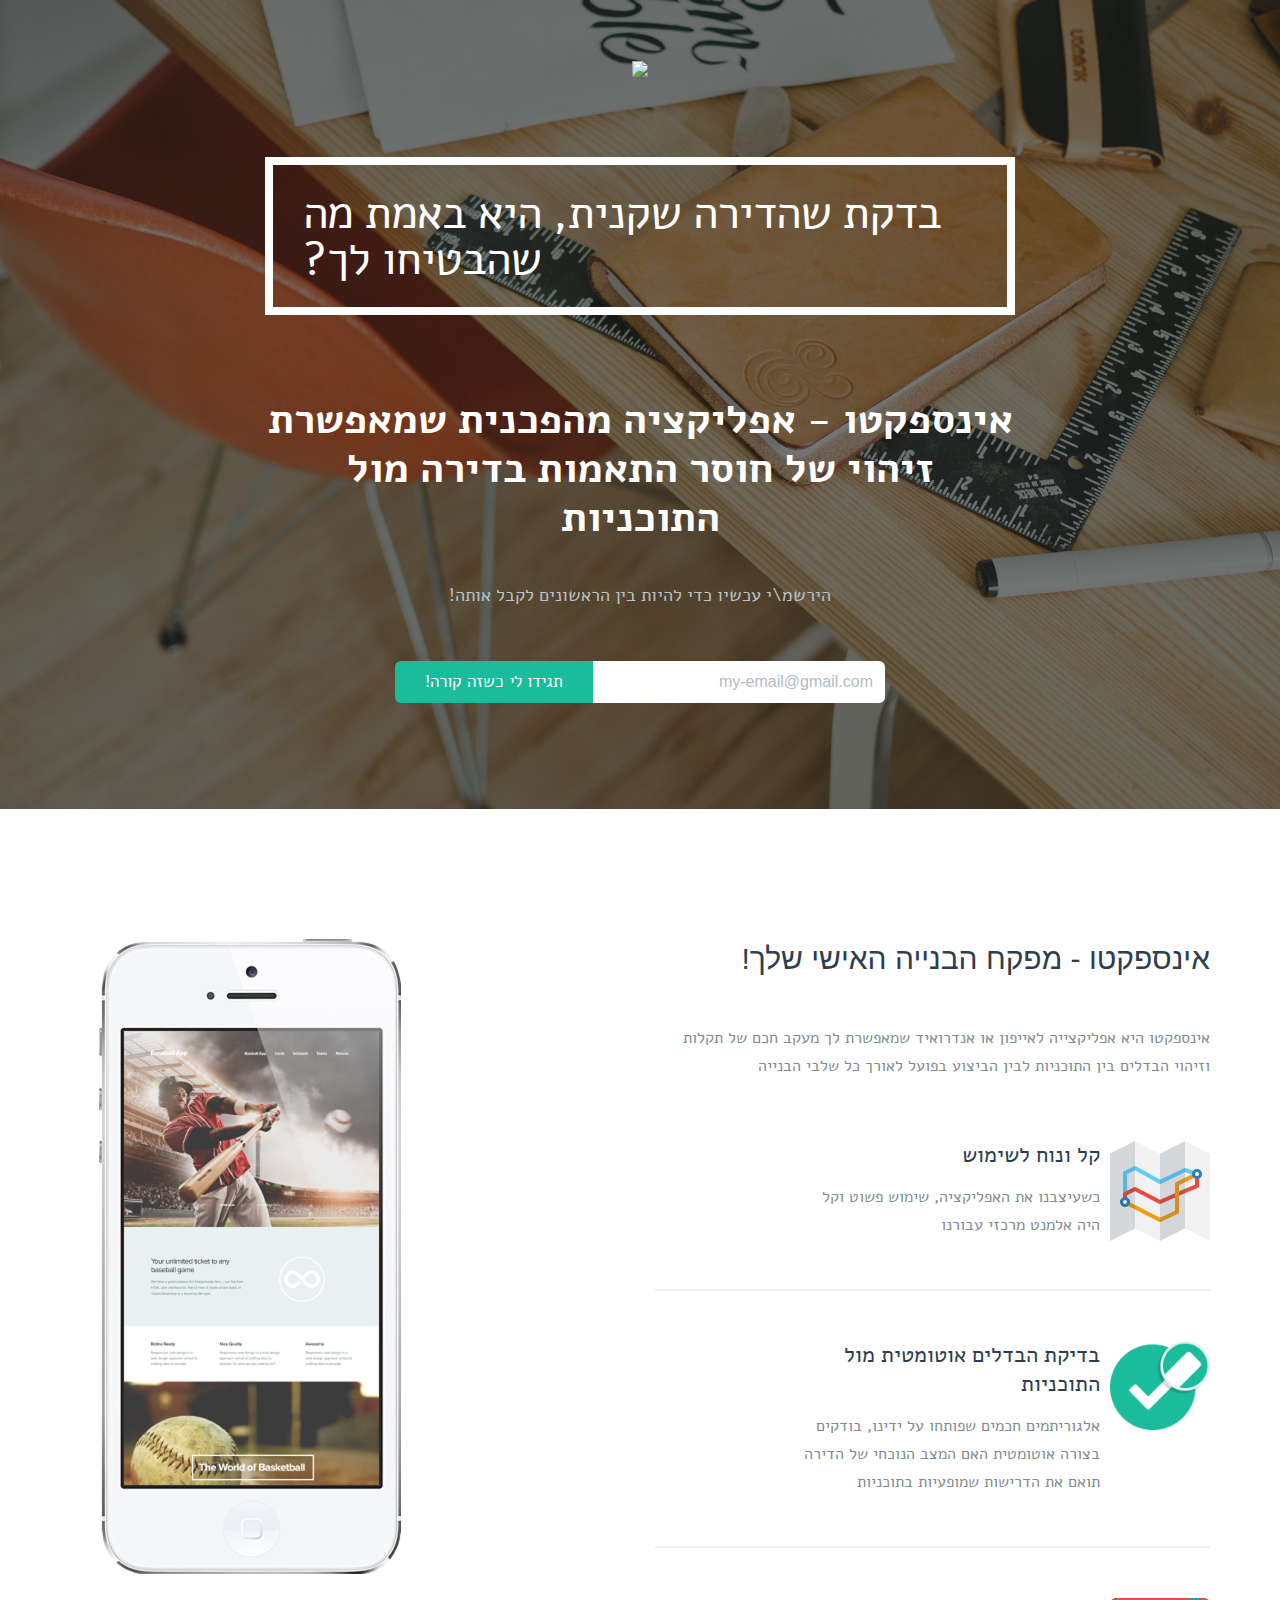
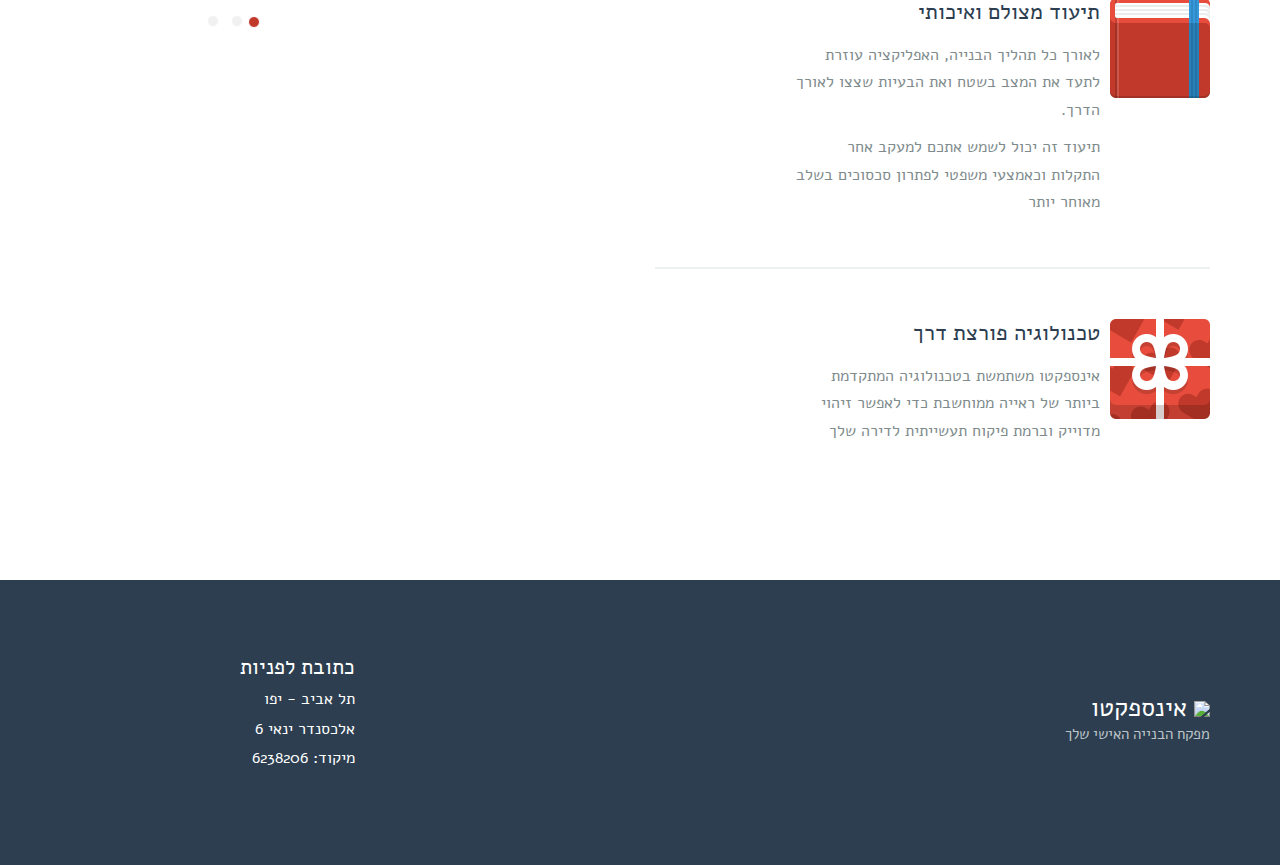
==== index.html @ 317b925d "before merge" ====
<!DOCTYPE html>
<html lang="en">
    
    <head>
        <meta charset="utf-8">
            <meta name="apple-mobile-web-app-capable" content="yes" />
            <meta name="viewport" content="width=device-width, initial-scale=1.0, maximum-scale=1.0, user-scalable=no" />
            <meta name="apple-mobile-web-app-status-bar-style" content="black" />
            <meta name="viewport" content="width=device-width, initial-scale=1.0">
                <meta name="viewport" content="width=device-width, initial-scale=1.0, maximum-scale=1.0, user-scalable=no" />
                <meta name="apple-mobile-web-app-status-bar-style" content="black" />
                <link rel="shortcut icon" href="startup/flat-ui/images/favicon.ico">
                    
                    <link rel="stylesheet" href="startup/flat-ui/bootstrap/css/bootstrap.css">
                        <link rel="stylesheet" href="startup/flat-ui/css/flat-ui.css">
                            
                            <!-- Using only with Flat-UI (free)-->
                            <link rel="stylesheet" href="startup/common-files/css/icon-font.css">
                                <!-- end -->
                                
                                <link rel="stylesheet" href="startup/common-files/css/animations.css">
                                    <link rel="stylesheet" href="static/css/style.css">
                                        <link rel="stylesheet" href="assets/css/custom.css">
                                            
                                            <title></title>
    </head>
    
    <body dir="rtl">
        <div class="page-wrapper">
            <section class="header-14-sub">
                <div class="background">&nbsp;</div>
                <div class="container">
                    <div class="row">
                        <div class="col-sm-8 col-sm-offset-2">
                            <div class="header-14">
                                <a href="#">
                                    <img src="images/Icon-72@2x.png" height="auto" width="72px" />
                                </a>
                                <!-- <div>אינספקטו</div> -->
                            </div>
                            <div class="hero-unit">
                                <!-- TODO: Remove white border, change font, make bigger-->
                                <h1>בדקת שהדירה שקנית, היא באמת מה שהבטיחו לך?</h1>
                            </div>
                            <h2>אינספקטו - אפליקציה מהפכנית שמאפשרת זיהוי של חוסר התאמות בדירה מול התוכניות</h2>
                            <br></br>
                            <p>הירשמ\י עכשיו כדי להיות בין הראשונים לקבל אותה!</p>
                            <div class="row">
                                <div class="subscribe-form col-sm-8 col-sm-offset-2">
                                    <form>
                                        <div class="input-group">
                                            <input type="text" class="form-control" id="myForm" name: "email" placeholder="my-email@gmail.com">
                                                <span class="input-group-btn">
                                                    <!-- TODO: Remove the space between the textbox to the text above-->
                                                    <button class="btn btn-primary" type="submit" data-toggle="collapse" data-target="#collapseExample" aria-expanded="false" aria-controls="collapseExample">תגידו לי כשזה קורה!</button>
                                                </span>
                                                </div>
                                    </form>
                                </div>
                            </div>
                            
                            <div class="row">
                                <div class="subscribe-form col-sm-8 col-sm-offset-2">
                                    <span id="message"></span>
                                </div>
                            </div>
                        </div>
                    </div>
                </div>
            </section>
            
            <section class="content-10">
                <div class="container">
                    <div class="row">
                        <div class="col-sm-4 col-sm-offset-2 text-center app-demo">
                            <div id="c-10_myCarousel" class="carousel slide">
                                <div class="carousel-inner">
                                    <div class="item active">
                                        <img src="startup/common-files/img/content/iphone@2x.png" width="302" height="635" alt="">
                                            </div>
                                    <div class="item">
                                        <img src="startup/common-files/img/content/iphone@2x.png" width="302" height="635" alt="">
                                            </div>
                                    <div class="item">
                                        <img src="startup/common-files/img/content/iphone@2x.png" width="302" height="635" alt="">
                                            </div>
                                </div>
                                <ol class="carousel-indicators">
                                    <li data-target="#c-10_myCarousel" data-slide-to="0" class="active"></li>
                                    <li data-target="#c-10_myCarousel" data-slide-to="1"></li>
                                    <li data-target="#c-10_myCarousel" data-slide-to="2"></li>
                                </ol>
                            </div>
                            <!-- TODO: Add AppSore and Play Store "soon" icons-->
                        </div>
                        <div class="col-sm-6">
                            <h3>אינספקטו - מפקח הבנייה האישי שלך!</h3>
                            
                            <p>אינספקטו היא אפליקצייה לאייפון או אנדרואיד שמאפשרת לך מעקב חכם של תקלות וזיהוי הבדלים בין התוכניות לבין הביצוע בפועל לאורך כל שלבי הבנייה</p>
                            
                            <div class="features">
                                <div class="box">
                                    <img src="startup/common-files/icons/map@2x.png" width="100" height="100" alt="">
                                        <h6>קל ונוח לשימוש</h6>
                                        <p>כשעיצבנו את האפליקציה, שימוש פשוט וקל היה אלמנט מרכזי עבורנו</p>
                                        <p></p>
                                        </div>
                                <div class="box">
                                    
                                    <h6>בדיקת הבדלים אוטומטית מול התוכניות</h6>
                                    <p>אלגוריתמים חכמים שפותחו על ידינו, בודקים בצורה אוטומטית האם המצב הנוכחי של הדירה תואם את הדרישות שמופעיות בתוכניות</p>
                                    <img src="startup/common-files/icons/ready@2x.png" width="100" height="100" alt="">
                                        </div>
                                
                                <div class="box">
                                    <img src="startup/common-files/icons/book@2x.png" width="100" height="100" alt="">
                                        <h6>תיעוד מצולם ואיכותי</h6>
                                        <p>לאורך כל תהליך הבנייה, האפליקציה עוזרת לתעד את המצב בשטח ואת הבעיות שצצו לאורך הדרך.</p>
                                        <p>תיעוד זה יכול לשמש אתכם למעקב אחר התקלות וכאמצעי משפטי  לפתרון סכסוכים בשלב מאוחר יותר</p>
                                        </div>
                                
                                <!-- TODO: Change icon for a computer vision icon-->
                                <div class="box">
                                    <img src="startup/common-files/icons/Gift-Box@2x.png" width="100" height="100" alt="">
                                        <h6>טכנולוגיה פורצת דרך</h6>
                                        <p>אינספקטו משתמשת בטכנולוגיה המתקדמת ביותר של ראייה ממוחשבת כדי לאפשר זיהוי מדוייק וברמת פיקוח תעשייתית לדירה שלך</p>
                                        </div>
                                
                            </div>
                        </div>
                    </div>
                </div>
            </section>
            <!-- TODO: Decrease footer size as we don't have that much content-->
            <footer class="footer-3">
                <div class="container">
                    <div class="row v-center">
                        <div class="col-sm-4">
                            
                            <a class="brand" href="#">
                                <img src="images/Icon-72@2x.png" height="auto" width="72px" /> אינספקטו</a>
                            <p>מפקח הבנייה האישי שלך</p>
                        </div>
                        <div class="col-sm-5">
                        </div>
                        <div class="col-sm-3">
                            <h5>כתובת לפניות</h5>
                            <div class="address">
                                <h6>תל אביב - יפו</h6>
                                <h6>אלכסנדר ינאי 6</h6>
                                <h6>מיקוד: 6238206</h6>
                                <br>
                            </div>
                        </div>
                    </div>
                </div>
            </footer>
            <!-- Placed at the end of the document so the pages load faster -->
            <script src="startup/common-files/js/jquery-1.10.2.min.js"></script>
            <script src="startup/common-files/js/jquery.bxslider.min.js"></script>
            <script src="startup/common-files/js/jquery.scrollTo-1.4.3.1-min.js"></script>
            <script src="startup/common-files/js/jquery.sharrre.min.js"></script>
            <script src="startup/flat-ui/js/bootstrap.min.js"></script>
            <script src="startup/common-files/js/masonry.pkgd.min.js"></script>
            <script src="startup/common-files/js/modernizr.custom.js"></script>
            <script src="startup/common-files/js/page-transitions.js"></script>
            <script src="startup/common-files/js/easing.min.js"></script>
            <script src="startup/common-files/js/jquery.svg.js"></script>
            <script src="startup/common-files/js/jquery.svganim.js"></script>
            <script src="startup/common-files/js/jquery.backgroundvideo.min.js"></script>
            <script src="startup/common-files/js/froogaloop.min.js"></script>
            <script src="startup/common-files/js/startup-kit.js"></script>
            <script src="assets/js/moment.js"></script>
            
        </div>
        
        <script type="text/javascript">
            $(function() {
              $('form').on('submit', function(e) {
                           e.preventDefault();
                           var $email = $('#myForm').val();
                           
                           if (validateEmail($email)) {
                           var now = moment().format('MMMM Do YYYY, h:mm:ss a');
                           $.ajax({
                                  type: 'POST',
                                  url: 'https://sheetsu.com/apis/462660b0',
                                  data: {
                                  timestamp: now,
                                  email: $email
                                  },
                                  success: function() {
                                  $("#message").text("אליפות! נשתמע בקרוב.");
                                  },
                                  error: function() {
                                  $("#message").text("יוסטון יש לנו בעיה :|");
                                  }});
                           
                           } else {
                           console.log("shit");;
                           $("#message").text("על מי אתה עובד?");
                           return false;
                           }
                           return false;
                           });
              })
              
              function validateEmail(email) {
                  var re = /^(([^<>()[\]\\.,;:\s@"]+(\.[^<>()[\]\\.,;:\s@"]+)*)|(".+"))@((\[[0-9]{1,3}\.[0-9]{1,3}\.[0-9]{1,3}\.[0-9]{1,3}])|(([a-zA-Z\-0-9]+\.)+[a-zA-Z]{2,}))$/;
                  return re.test(email);
              }
        </script>
    </body>
    
</html>
---- startup/flat-ui/css/flat-ui.css ----
@font-face {
  font-family: 'Lato';
  src: url('../fonts/lato/lato-black.eot');
  src: url('../fonts/lato/lato-black.eot?#iefix') format('embedded-opentype'), url('../fonts/lato/lato-black.woff') format('woff'), url('../fonts/lato/lato-black.ttf') format('truetype'), url('../fonts/lato/lato-black.svg#latoblack') format('svg');
  font-weight: 900;
  font-style: normal;
}
@font-face {
  font-family: 'Lato';
  src: url('../fonts/lato/lato-bold.eot');
  src: url('../fonts/lato/lato-bold.eot?#iefix') format('embedded-opentype'), url('../fonts/lato/lato-bold.woff') format('woff'), url('../fonts/lato/lato-bold.ttf') format('truetype'), url('../fonts/lato/lato-bold.svg#latobold') format('svg');
  font-weight: bold;
  font-style: normal;
}
@font-face {
  font-family: 'Lato';
  src: url('../fonts/lato/lato-bolditalic.eot');
  src: url('../fonts/lato/lato-bolditalic.eot?#iefix') format('embedded-opentype'), url('../fonts/lato/lato-bolditalic.woff') format('woff'), url('../fonts/lato/lato-bolditalic.ttf') format('truetype'), url('../fonts/lato/lato-bolditalic.svg#latobold-italic') format('svg');
  font-weight: bold;
  font-style: italic;
}
@font-face {
  font-family: 'Lato';
  src: url('../fonts/lato/lato-italic.eot');
  src: url('../fonts/lato/lato-italic.eot?#iefix') format('embedded-opentype'), url('../fonts/lato/lato-italic.woff') format('woff'), url('../fonts/lato/lato-italic.ttf') format('truetype'), url('../fonts/lato/lato-italic.svg#latoitalic') format('svg');
  font-weight: normal;
  font-style: italic;
}
@font-face {
  font-family: 'Lato';
  src: url('../fonts/lato/lato-light.eot');
  src: url('../fonts/lato/lato-light.eot?#iefix') format('embedded-opentype'), url('../fonts/lato/lato-light.woff') format('woff'), url('../fonts/lato/lato-light.ttf') format('truetype'), url('../fonts/lato/lato-light.svg#latolight') format('svg');
  font-weight: 300;
  font-style: normal;
}
@font-face {
  font-family: 'Lato';
  src: url('../fonts/lato/lato-regular.eot');
  src: url('../fonts/lato/lato-regular.eot?#iefix') format('embedded-opentype'), url('../fonts/lato/lato-regular.woff') format('woff'), url('../fonts/lato/lato-regular.ttf') format('truetype'), url('../fonts/lato/lato-regular.svg#latoregular') format('svg');
  font-weight: normal;
  font-style: normal;
}
@font-face {
  font-family: "Flat-UI-Icons";
  src: url('../fonts/flat-ui-icons-regular.eot');
  src: url('../fonts/flat-ui-icons-regular.eot?#iefix') format('embedded-opentype'), url('../fonts/flat-ui-icons-regular.woff') format('woff'), url('../fonts/flat-ui-icons-regular.ttf') format('truetype'), url('../fonts/flat-ui-icons-regular.svg#flat-ui-icons-regular') format('svg');
  font-weight: normal;
  font-style: normal;
}
/* Use the following CSS code if you want to use data attributes for inserting your icons */
[data-icon]:before {
  font-family: 'Flat-UI-Icons';
  content: attr(data-icon);
  speak: none;
  font-weight: normal;
  font-variant: normal;
  text-transform: none;
  -webkit-font-smoothing: antialiased;
  -moz-osx-font-smoothing: grayscale;
}
/* Use the following CSS code if you want to have a class per icon */
/*
Instead of a list of all class selectors,
you can use the generic selector below, but it's slower:
[class*="fui-"] {
*/
.fui-arrow-right,
.fui-arrow-left,
.fui-cmd,
.fui-check-inverted,
.fui-heart,
.fui-location,
.fui-plus,
.fui-check,
.fui-cross,
.fui-list,
.fui-new,
.fui-video,
.fui-photo,
.fui-volume,
.fui-time,
.fui-eye,
.fui-chat,
.fui-search,
.fui-user,
.fui-mail,
.fui-lock,
.fui-gear,
.fui-radio-unchecked,
.fui-radio-checked,
.fui-checkbox-unchecked,
.fui-checkbox-checked,
.fui-calendar-solid,
.fui-pause,
.fui-play,
.fui-check-inverted-2 {
  display: inline-block;
  font-family: 'Flat-UI-Icons';
  speak: none;
  font-style: normal;
  font-weight: normal;
  font-variant: normal;
  text-transform: none;
  -webkit-font-smoothing: antialiased;
  -moz-osx-font-smoothing: grayscale;
}
.fui-arrow-right:before {
  content: "\e02c";
}
.fui-arrow-left:before {
  content: "\e02d";
}
.fui-cmd:before {
  content: "\e02f";
}
.fui-check-inverted:before {
  content: "\e006";
}
.fui-heart:before {
  content: "\e007";
}
.fui-location:before {
  content: "\e008";
}
.fui-plus:before {
  content: "\e009";
}
.fui-check:before {
  content: "\e00a";
}
.fui-cross:before {
  content: "\e00b";
}
.fui-list:before {
  content: "\e00c";
}
.fui-new:before {
  content: "\e00d";
}
.fui-video:before {
  content: "\e00e";
}
.fui-photo:before {
  content: "\e00f";
}
.fui-volume:before {
  content: "\e010";
}
.fui-time:before {
  content: "\e011";
}
.fui-eye:before {
  content: "\e012";
}
.fui-chat:before {
  content: "\e013";
}
.fui-search:before {
  content: "\e01c";
}
.fui-user:before {
  content: "\e01d";
}
.fui-mail:before {
  content: "\e01e";
}
.fui-lock:before {
  content: "\e01f";
}
.fui-gear:before {
  content: "\e024";
}
.fui-radio-unchecked:before {
  content: "\e02b";
}
.fui-radio-checked:before {
  content: "\e032";
}
.fui-checkbox-unchecked:before {
  content: "\e033";
}
.fui-checkbox-checked:before {
  content: "\e034";
}
.fui-calendar-solid:before {
  content: "\e022";
}
.fui-pause:before {
  content: "\e03b";
}
.fui-play:before {
  content: "\e03c";
}
.fui-check-inverted-2:before {
  content: "\e000";
}
.dropdown-arrow-inverse {
  border-bottom-color: #34495e !important;
  border-top-color: #34495e !important;
}
body {
  font-family: "Lato", Helvetica, Arial, sans-serif;
  font-size: 18px;
  line-height: 1.72222;
  color: #34495e;
  background-color: #ffffff;
}
a {
  color: #16a085;
  text-decoration: none;
  -webkit-transition: 0.25s;
  transition: 0.25s;
}
a:hover,
a:focus {
  color: #1abc9c;
  text-decoration: none;
}
a:focus {
  outline: none;
}
.img-rounded {
  border-radius: 6px;
}
.img-thumbnail {
  padding: 4px;
  line-height: 1.72222;
  background-color: #ffffff;
  border: 2px solid #bdc3c7;
  border-radius: 6px;
  -webkit-transition: all 0.25s ease-in-out;
  transition: all 0.25s ease-in-out;
  display: inline-block;
  max-width: 100%;
  height: auto;
}
.img-comment {
  font-size: 15px;
  line-height: 1.2;
  font-style: italic;
  margin: 24px 0;
}
h1,
h2,
h3,
h4,
h5,
h6,
.h1,
.h2,
.h3,
.h4,
.h5,
.h6 {
  font-family: inherit;
  font-weight: 700;
  line-height: 1.1;
  color: inherit;
}
h1 small,
h2 small,
h3 small,
h4 small,
h5 small,
h6 small,
.h1 small,
.h2 small,
.h3 small,
.h4 small,
.h5 small,
.h6 small {
  color: #e7e9ec;
}
h1,
h2,
h3 {
  margin-top: 30px;
  margin-bottom: 15px;
}
h4,
h5,
h6 {
  margin-top: 15px;
  margin-bottom: 15px;
}
h6 {
  font-weight: normal;
}
h1,
.h1 {
  font-size: 61px;
}
h2,
.h2 {
  font-size: 53px;
}
h3,
.h3 {
  font-size: 40px;
}
h4,
.h4 {
  font-size: 29px;
}
h5,
.h5 {
  font-size: 28px;
}
h6,
.h6 {
  font-size: 24px;
}
p {
  font-size: 18px;
  line-height: 1.72222;
  margin: 0 0 15px;
}
.lead {
  margin-bottom: 30px;
  font-size: 28px;
  line-height: 1.46428571;
  font-weight: 300;
}
@media (min-width: 768px) {
  .lead {
    font-size: 30.006px;
  }
}
small,
.small {
  font-size: 83%;
  line-height: 2.067;
}
.text-muted {
  color: #bdc3c7;
}
.text-inverse {
  color: #ffffff;
}
.text-primary {
  color: #1abc9c;
}
a.text-primary:hover {
  color: #15967d;
}
.text-warning {
  color: #f1c40f;
}
a.text-warning:hover {
  color: #c19d0c;
}
.text-danger {
  color: #e74c3c;
}
a.text-danger:hover {
  color: #b93d30;
}
.text-success {
  color: #2ecc71;
}
a.text-success:hover {
  color: #25a35a;
}
.text-info {
  color: #3498db;
}
a.text-info:hover {
  color: #2a7aaf;
}
.bg-primary {
  color: #ffffff;
  background-color: #34495e;
}
a.bg-primary:hover {
  background-color: #222f3d;
}
.bg-success {
  background-color: #dff0d8;
}
a.bg-success:hover {
  background-color: #c1e2b3;
}
.bg-info {
  background-color: #d9edf7;
}
a.bg-info:hover {
  background-color: #afd9ee;
}
.bg-warning {
  background-color: #fcf8e3;
}
a.bg-warning:hover {
  background-color: #f7ecb5;
}
.bg-danger {
  background-color: #f2dede;
}
a.bg-danger:hover {
  background-color: #e4b9b9;
}
.page-header {
  padding-bottom: 14px;
  margin: 60px 0 30px;
  border-bottom: 1px solid #e7e9ec;
}
ul,
ol {
  margin-bottom: 15px;
}
dl {
  margin-bottom: 30px;
}
dt,
dd {
  line-height: 1.72222;
}
@media (min-width: 768px) {
  .dl-horizontal dt {
    width: 160px;
  }
  .dl-horizontal dd {
    margin-left: 180px;
  }
}
abbr[title],
abbr[data-original-title] {
  border-bottom: 1px dotted #bdc3c7;
}
blockquote {
  border-left: 3px solid #e7e9ec;
  padding: 0 0 0 16px;
  margin: 0 0 30px;
}
blockquote p {
  font-size: 20px;
  line-height: 1.55;
  font-weight: normal;
  margin-bottom: .4em;
}
blockquote small,
blockquote .small {
  font-size: 18px;
  line-height: 1.72222;
  font-style: italic;
  color: inherit;
}
blockquote small:before,
blockquote .small:before {
  content: "";
}
blockquote.pull-right {
  padding-right: 16px;
  padding-left: 0;
  border-right: 3px solid #e7e9ec;
  border-left: 0;
}
blockquote.pull-right small:after {
  content: "";
}
address {
  margin-bottom: 30px;
  line-height: 1.72222;
}
code,
kbd,
pre,
samp {
  font-family: Monaco, Menlo, Consolas, "Courier New", monospace;
}
code {
  padding: 2px 6px;
  font-size: 85%;
  color: #c7254e;
  background-color: #f9f2f4;
  border-radius: 4px;
}
kbd {
  padding: 2px 6px;
  font-size: 85%;
  color: #ffffff;
  background-color: #34495e;
  border-radius: 4px;
  box-shadow: none;
}
pre {
  padding: 8px;
  margin: 0 0 15px;
  font-size: 13px;
  line-height: 1.72222;
  color: inherit;
  background-color: #ffffff;
  border: 2px solid #e7e9ec;
  border-radius: 6px;
  white-space: pre;
}
.pre-scrollable {
  max-height: 340px;
}
.thumbnail {
  display: block;
  padding: 4px;
  margin-bottom: 5px;
  line-height: 1.72222;
  background-color: #ffffff;
  border: 2px solid #bdc3c7;
  border-radius: 6px;
  -webkit-transition: all 0.25s ease-in-out;
  transition: all 0.25s ease-in-out;
}
.thumbnail > img,
.thumbnail a > img {
  display: block;
  max-width: 100%;
  height: auto;
  margin-left: auto;
  margin-right: auto;
}
a.thumbnail:hover,
a.thumbnail:focus,
a.thumbnail.active {
  border-color: #16a085;
}
.thumbnail .caption {
  padding: 9px;
  color: #34495e;
}
.btn {
  border: none;
  font-size: 15px;
  font-weight: normal;
  line-height: 1.4;
  border-radius: 4px;
  padding: 10px 15px;
  -webkit-font-smoothing: subpixel-antialiased;
  -webkit-transition: border .25s linear, color .25s linear, background-color .25s linear;
  transition: border .25s linear, color .25s linear, background-color .25s linear;
}
.btn:hover,
.btn:focus {
  outline: none;
  color: #ffffff;
}
.btn:active,
.btn.active {
  outline: none;
  -webkit-box-shadow: none;
  box-shadow: none;
}
.btn.disabled,
.btn[disabled],
fieldset[disabled] .btn {
  background-color: #bdc3c7;
  color: rgba(255, 255, 255, 0.75);
  opacity: 0.7;
  filter: alpha(opacity=70);
}
.btn > [class^="fui-"] {
  margin: 0 1px;
  position: relative;
  line-height: 1;
  top: 1px;
}
.btn-xs.btn > [class^="fui-"] {
  font-size: 11px;
  top: 0;
}
.btn-hg.btn > [class^="fui-"] {
  top: 2px;
}
.btn-default {
  color: #ffffff;
  background-color: #bdc3c7;
}
.btn-default:hover,
.btn-default:focus,
.btn-default:active,
.btn-default.active,
.open .dropdown-toggle.btn-default {
  color: #ffffff;
  background-color: #cacfd2;
  border-color: #cacfd2;
}
.btn-default:active,
.btn-default.active,
.open .dropdown-toggle.btn-default {
  background: #a1a6a9;
  border-color: #a1a6a9;
}
.btn-default.disabled,
.btn-default[disabled],
fieldset[disabled] .btn-default,
.btn-default.disabled:hover,
.btn-default[disabled]:hover,
fieldset[disabled] .btn-default:hover,
.btn-default.disabled:focus,
.btn-default[disabled]:focus,
fieldset[disabled] .btn-default:focus,
.btn-default.disabled:active,
.btn-default[disabled]:active,
fieldset[disabled] .btn-default:active,
.btn-default.disabled.active,
.btn-default[disabled].active,
fieldset[disabled] .btn-default.active {
  background-color: #bdc3c7;
  border-color: #bdc3c7;
}
.btn-primary {
  color: #ffffff;
  background-color: #1abc9c;
}
.btn-primary:hover,
.btn-primary:focus,
.btn-primary:active,
.btn-primary.active,
.open .dropdown-toggle.btn-primary {
  color: #ffffff;
  background-color: #48c9b0;
  border-color: #48c9b0;
}
.btn-primary:active,
.btn-primary.active,
.open .dropdown-toggle.btn-primary {
  background: #16a085;
  border-color: #16a085;
}
.btn-primary.disabled,
.btn-primary[disabled],
fieldset[disabled] .btn-primary,
.btn-primary.disabled:hover,
.btn-primary[disabled]:hover,
fieldset[disabled] .btn-primary:hover,
.btn-primary.disabled:focus,
.btn-primary[disabled]:focus,
fieldset[disabled] .btn-primary:focus,
.btn-primary.disabled:active,
.btn-primary[disabled]:active,
fieldset[disabled] .btn-primary:active,
.btn-primary.disabled.active,
.btn-primary[disabled].active,
fieldset[disabled] .btn-primary.active {
  background-color: #1abc9c;
  border-color: #1abc9c;
}
.btn-info {
  color: #ffffff;
  background-color: #3498db;
}
.btn-info:hover,
.btn-info:focus,
.btn-info:active,
.btn-info.active,
.open .dropdown-toggle.btn-info {
  color: #ffffff;
  background-color: #5dade2;
  border-color: #5dade2;
}
.btn-info:active,
.btn-info.active,
.open .dropdown-toggle.btn-info {
  background: #2c81ba;
  border-color: #2c81ba;
}
.btn-info.disabled,
.btn-info[disabled],
fieldset[disabled] .btn-info,
.btn-info.disabled:hover,
.btn-info[disabled]:hover,
fieldset[disabled] .btn-info:hover,
.btn-info.disabled:focus,
.btn-info[disabled]:focus,
fieldset[disabled] .btn-info:focus,
.btn-info.disabled:active,
.btn-info[disabled]:active,
fieldset[disabled] .btn-info:active,
.btn-info.disabled.active,
.btn-info[disabled].active,
fieldset[disabled] .btn-info.active {
  background-color: #3498db;
  border-color: #3498db;
}
.btn-danger {
  color: #ffffff;
  background-color: #e74c3c;
}
.btn-danger:hover,
.btn-danger:focus,
.btn-danger:active,
.btn-danger.active,
.open .dropdown-toggle.btn-danger {
  color: #ffffff;
  background-color: #ec7063;
  border-color: #ec7063;
}
.btn-danger:active,
.btn-danger.active,
.open .dropdown-toggle.btn-danger {
  background: #c44133;
  border-color: #c44133;
}
.btn-danger.disabled,
.btn-danger[disabled],
fieldset[disabled] .btn-danger,
.btn-danger.disabled:hover,
.btn-danger[disabled]:hover,
fieldset[disabled] .btn-danger:hover,
.btn-danger.disabled:focus,
.btn-danger[disabled]:focus,
fieldset[disabled] .btn-danger:focus,
.btn-danger.disabled:active,
.btn-danger[disabled]:active,
fieldset[disabled] .btn-danger:active,
.btn-danger.disabled.active,
.btn-danger[disabled].active,
fieldset[disabled] .btn-danger.active {
  background-color: #e74c3c;
  border-color: #e74c3c;
}
.btn-success {
  color: #ffffff;
  background-color: #2ecc71;
}
.btn-success:hover,
.btn-success:focus,
.btn-success:active,
.btn-success.active,
.open .dropdown-toggle.btn-success {
  color: #ffffff;
  background-color: #58d68d;
  border-color: #58d68d;
}
.btn-success:active,
.btn-success.active,
.open .dropdown-toggle.btn-success {
  background: #27ad60;
  border-color: #27ad60;
}
.btn-success.disabled,
.btn-success[disabled],
fieldset[disabled] .btn-success,
.btn-success.disabled:hover,
.btn-success[disabled]:hover,
fieldset[disabled] .btn-success:hover,
.btn-success.disabled:focus,
.btn-success[disabled]:focus,
fieldset[disabled] .btn-success:focus,
.btn-success.disabled:active,
.btn-success[disabled]:active,
fieldset[disabled] .btn-success:active,
.btn-success.disabled.active,
.btn-success[disabled].active,
fieldset[disabled] .btn-success.active {
  background-color: #2ecc71;
  border-color: #2ecc71;
}
.btn-warning {
  color: #ffffff;
  background-color: #f1c40f;
}
.btn-warning:hover,
.btn-warning:focus,
.btn-warning:active,
.btn-warning.active,
.open .dropdown-toggle.btn-warning {
  color: #ffffff;
  background-color: #f5d313;
  border-color: #f5d313;
}
.btn-warning:active,
.btn-warning.active,
.open .dropdown-toggle.btn-warning {
  background: #cda70d;
  border-color: #cda70d;
}
.btn-warning.disabled,
.btn-warning[disabled],
fieldset[disabled] .btn-warning,
.btn-warning.disabled:hover,
.btn-warning[disabled]:hover,
fieldset[disabled] .btn-warning:hover,
.btn-warning.disabled:focus,
.btn-warning[disabled]:focus,
fieldset[disabled] .btn-warning:focus,
.btn-warning.disabled:active,
.btn-warning[disabled]:active,
fieldset[disabled] .btn-warning:active,
.btn-warning.disabled.active,
.btn-warning[disabled].active,
fieldset[disabled] .btn-warning.active {
  background-color: #f1c40f;
  border-color: #f1c40f;
}
.btn-inverse {
  color: #ffffff;
  background-color: #34495e;
}
.btn-inverse:hover,
.btn-inverse:focus,
.btn-inverse:active,
.btn-inverse.active,
.open .dropdown-toggle.btn-inverse {
  color: #ffffff;
  background-color: #415b76;
  border-color: #415b76;
}
.btn-inverse:active,
.btn-inverse.active,
.open .dropdown-toggle.btn-inverse {
  background: #2c3e50;
  border-color: #2c3e50;
}
.btn-inverse.disabled,
.btn-inverse[disabled],
fieldset[disabled] .btn-inverse,
.btn-inverse.disabled:hover,
.btn-inverse[disabled]:hover,
fieldset[disabled] .btn-inverse:hover,
.btn-inverse.disabled:focus,
.btn-inverse[disabled]:focus,
fieldset[disabled] .btn-inverse:focus,
.btn-inverse.disabled:active,
.btn-inverse[disabled]:active,
fieldset[disabled] .btn-inverse:active,
.btn-inverse.disabled.active,
.btn-inverse[disabled].active,
fieldset[disabled] .btn-inverse.active {
  background-color: #34495e;
  border-color: #34495e;
}
.btn-embossed {
  -webkit-box-shadow: inset 0 -2px 0 rgba(0, 0, 0, 0.15);
  box-shadow: inset 0 -2px 0 rgba(0, 0, 0, 0.15);
}
.btn-embossed.active,
.btn-embossed:active {
  -webkit-box-shadow: inset 0 2px 0 rgba(0, 0, 0, 0.15);
  box-shadow: inset 0 2px 0 rgba(0, 0, 0, 0.15);
}
.btn-wide {
  min-width: 140px;
  padding-left: 30px;
  padding-right: 30px;
}
.btn-link {
  color: #16a085;
}
.btn-link:hover,
.btn-link:focus {
  color: #1abc9c;
  text-decoration: underline;
  background-color: transparent;
}
.btn-link[disabled]:hover,
fieldset[disabled] .btn-link:hover,
.btn-link[disabled]:focus,
fieldset[disabled] .btn-link:focus {
  color: #bdc3c7;
  text-decoration: none;
}
.btn-hg {
  padding: 13px 20px;
  font-size: 22px;
  line-height: 1.227;
  border-radius: 6px;
}
.btn-lg {
  padding: 10px 19px;
  font-size: 17px;
  line-height: 1.471;
  border-radius: 6px;
}
.btn-sm {
  padding: 9px 13px;
  font-size: 13px;
  line-height: 1.385;
  border-radius: 4px;
}
.btn-xs {
  padding: 6px 9px;
  font-size: 12px;
  line-height: 1.083;
  border-radius: 3px;
}
.btn-tip {
  font-weight: 300;
  padding-left: 10px;
  font-size: 92%;
}
.btn-block {
  white-space: normal;
}
.btn-default .caret {
  border-top-color: #ffffff;
}
.btn-primary .caret,
.btn-success .caret,
.btn-warning .caret,
.btn-danger .caret,
.btn-info .caret {
  border-top-color: #ffffff;
}
.dropup .btn-default .caret {
  border-bottom-color: #ffffff;
}
.dropup .btn-primary .caret,
.dropup .btn-success .caret,
.dropup .btn-warning .caret,
.dropup .btn-danger .caret,
.dropup .btn-info .caret {
  border-bottom-color: #ffffff;
}
.btn-group-xs > .btn {
  padding: 6px 9px;
  font-size: 12px;
  line-height: 1.083;
  border-radius: 3px;
}
.btn-group-sm > .btn {
  padding: 9px 13px;
  font-size: 13px;
  line-height: 1.385;
  border-radius: 4px;
}
.btn-group-lg > .btn {
  padding: 10px 19px;
  font-size: 17px;
  line-height: 1.471;
  border-radius: 6px;
}
.btn-group-gh > .btn {
  padding: 13px 20px;
  font-size: 22px;
  line-height: 1.227;
  border-radius: 6px;
}
.btn-group > .btn + .btn {
  margin-left: 0;
}
.btn-group > .btn + .dropdown-toggle {
  border-left: 2px solid rgba(52, 73, 94, 0.15);
  padding-left: 12px;
  padding-right: 12px;
}
.btn-group > .btn + .dropdown-toggle .caret {
  margin-left: 3px;
  margin-right: 3px;
}
.btn-group > .btn.btn-gh + .dropdown-toggle .caret {
  margin-left: 7px;
  margin-right: 7px;
}
.btn-group > .btn.btn-sm + .dropdown-toggle .caret {
  margin-left: 0;
  margin-right: 0;
}
.dropdown-toggle .caret {
  margin-left: 8px;
}
.btn-group > .btn,
.btn-group > .dropdown-menu,
.btn-group > .popover {
  font-weight: 400;
}
.btn-group:focus .dropdown-toggle {
  outline: none;
  -webkit-transition: 0.25s;
  transition: 0.25s;
}
.btn-group.open .dropdown-toggle {
  color: rgba(255, 255, 255, 0.75);
  -webkit-box-shadow: none;
  box-shadow: none;
}
.btn-toolbar .btn.active {
  color: #ffffff;
}
.btn-toolbar .btn > [class^="fui-"] {
  font-size: 16px;
  margin: 0 1px;
}
.caret {
  border-width: 8px 6px;
  border-bottom-color: #34495e;
  border-top-color: #34495e;
  border-style: solid;
  border-bottom-style: none;
  -webkit-transition: 0.25s;
  transition: 0.25s;
  -webkit-transform: scale(1.001, );
  -ms-transform: scale(1.001, );
  transform: scale(1.001, );
}
.dropup .caret,
.dropup .btn-lg .caret,
.navbar-fixed-bottom .dropdown .caret {
  border-bottom-width: 8px;
}
.btn-lg .caret {
  border-top-width: 8px;
  border-right-width: 6px;
  border-left-width: 6px;
}
.select {
  display: inline-block;
  margin-bottom: 10px;
}
[class*="span"] > .select[class*="span"] {
  margin-left: 0;
}
.select[class*="span"] .btn {
  width: 100%;
}
.select.select-block {
  display: block;
  float: none;
  margin-left: 0;
  width: auto;
}
.select.select-block:before,
.select.select-block:after {
  content: " ";
  /* 1 */

  display: table;
  /* 2 */

}
.select.select-block:after {
  clear: both;
}
.select.select-block .btn {
  width: 100%;
}
.select.select-block .dropdown-menu {
  width: 100%;
}
.select .btn {
  width: 220px;
}
.select .btn.btn-hg .filter-option {
  left: 20px;
  right: 40px;
  top: 13px;
}
.select .btn.btn-hg .caret {
  right: 20px;
}
.select .btn.btn-lg .filter-option {
  left: 18px;
  right: 38px;
}
.select .btn.btn-sm .filter-option {
  left: 13px;
  right: 33px;
}
.select .btn.btn-sm .caret {
  right: 13px;
}
.select .btn.btn-xs .filter-option {
  left: 13px;
  right: 33px;
  top: 5px;
}
.select .btn.btn-xs .caret {
  right: 13px;
}
.select .btn .filter-option {
  height: 26px;
  left: 13px;
  overflow: hidden;
  position: absolute;
  right: 33px;
  text-align: left;
  top: 10px;
}
.select .btn .caret {
  position: absolute;
  right: 16px;
  top: 50%;
  margin-top: -3px;
}
.select .btn .dropdown-toggle {
  border-radius: 6px;
}
.select .btn .dropdown-menu {
  min-width: 100%;
}
.select .btn .dropdown-menu dt {
  cursor: default;
  display: block;
  padding: 3px 20px;
}
.select .btn .dropdown-menu li:not(.disabled) > a:hover small {
  color: rgba(255, 255, 255, 0.004);
}
.select .btn .dropdown-menu li > a {
  min-height: 20px;
}
.select .btn .dropdown-menu li > a.opt {
  padding-left: 35px;
}
.select .btn .dropdown-menu li small {
  padding-left: .5em;
}
.select .btn .dropdown-menu li > dt small {
  font-weight: normal;
}
.select .btn > .disabled,
.select .btn .dropdown-menu li.disabled > a {
  cursor: default;
}
.select .caret {
  border-bottom-color: #ffffff;
  border-top-color: #ffffff;
}
legend {
  display: block;
  width: 100%;
  padding: 0;
  margin-bottom: 15px;
  font-size: 24px;
  line-height: inherit;
  color: inherit;
  border-bottom: none;
}
textarea {
  font-size: 20px;
  line-height: 24px;
  padding: 5px 11px;
}
input[type="search"] {
  -webkit-appearance: none !important;
}
label {
  font-weight: normal;
  font-size: 15px;
  line-height: 2.4;
}
.form-control:-moz-placeholder {
  color: #b2bcc5;
}
.form-control::-moz-placeholder {
  color: #b2bcc5;
  opacity: 1;
}
.form-control:-ms-input-placeholder {
  color: #b2bcc5;
}
.form-control::-webkit-input-placeholder {
  color: #b2bcc5;
}
.form-control.placeholder {
  color: #b2bcc5;
}
.form-control {
  border: 2px solid #bdc3c7;
  color: #34495e;
  font-family: "Lato", Helvetica, Arial, sans-serif;
  font-size: 15px;
  line-height: 1.467;
  padding: 8px 12px;
  height: 42px;
  -webkit-appearance: none;
  border-radius: 6px;
  -webkit-box-shadow: none;
  box-shadow: none;
  -webkit-transition: border .25s linear, color .25s linear, background-color .25s linear;
  transition: border .25s linear, color .25s linear, background-color .25s linear;
}
.form-group.focus .form-control,
.form-control:focus {
  border-color: #1abc9c;
  outline: 0;
  -webkit-box-shadow: none;
  box-shadow: none;
}
.form-control[disabled],
.form-control[readonly],
fieldset[disabled] .form-control {
  background-color: #f4f6f6;
  border-color: #d5dbdb;
  color: #d5dbdb;
  cursor: default;
  opacity: 0.7;
  filter: alpha(opacity=70);
}
.form-control.flat {
  border-color: transparent;
}
.form-control.flat:hover {
  border-color: #bdc3c7;
}
.form-control.flat:focus {
  border-color: #1abc9c;
}
.input-sm {
  height: 35px;
  padding: 6px 10px;
  font-size: 13px;
  line-height: 1.462;
  border-radius: 6px;
}
select.input-sm {
  height: 35px;
  line-height: 35px;
}
textarea.input-sm,
select[multiple].input-sm {
  height: auto;
}
.input-lg {
  height: 45px;
  padding: 10px 15px;
  font-size: 17px;
  line-height: 1.235;
  border-radius: 6px;
}
select.input-lg {
  height: 45px;
  line-height: 45px;
}
textarea.input-lg,
select[multiple].input-lg {
  height: auto;
}
.input-hg {
  height: 53px;
  padding: 10px 16px;
  font-size: 22px;
  line-height: 1.318;
  border-radius: 6px;
}
select.input-hg {
  height: 53px;
  line-height: 53px;
}
textarea.input-hg,
select[multiple].input-hg {
  height: auto;
}
.has-warning .help-block,
.has-warning .control-label,
.has-warning .radio,
.has-warning .checkbox,
.has-warning .radio-inline,
.has-warning .checkbox-inline {
  color: #f1c40f;
}
.has-warning .form-control {
  color: #f1c40f;
  border-color: #f1c40f;
  -webkit-box-shadow: none;
  box-shadow: none;
}
.has-warning .form-control:-moz-placeholder {
  color: #f1c40f;
}
.has-warning .form-control::-moz-placeholder {
  color: #f1c40f;
  opacity: 1;
}
.has-warning .form-control:-ms-input-placeholder {
  color: #f1c40f;
}
.has-warning .form-control::-webkit-input-placeholder {
  color: #f1c40f;
}
.has-warning .form-control.placeholder {
  color: #f1c40f;
}
.has-warning .form-control:focus {
  border-color: #f1c40f;
  -webkit-box-shadow: none;
  box-shadow: none;
}
.has-warning .input-group-addon {
  color: #f1c40f;
  border-color: #f1c40f;
  background-color: #ffffff;
}
.has-error .help-block,
.has-error .control-label,
.has-error .radio,
.has-error .checkbox,
.has-error .radio-inline,
.has-error .checkbox-inline {
  color: #e74c3c;
}
.has-error .form-control {
  color: #e74c3c;
  border-color: #e74c3c;
  -webkit-box-shadow: none;
  box-shadow: none;
}
.has-error .form-control:-moz-placeholder {
  color: #e74c3c;
}
.has-error .form-control::-moz-placeholder {
  color: #e74c3c;
  opacity: 1;
}
.has-error .form-control:-ms-input-placeholder {
  color: #e74c3c;
}
.has-error .form-control::-webkit-input-placeholder {
  color: #e74c3c;
}
.has-error .form-control.placeholder {
  color: #e74c3c;
}
.has-error .form-control:focus {
  border-color: #e74c3c;
  -webkit-box-shadow: none;
  box-shadow: none;
}
.has-error .input-group-addon {
  color: #e74c3c;
  border-color: #e74c3c;
  background-color: #ffffff;
}
.has-success .help-block,
.has-success .control-label,
.has-success .radio,
.has-success .checkbox,
.has-success .radio-inline,
.has-success .checkbox-inline {
  color: #2ecc71;
}
.has-success .form-control {
  color: #2ecc71;
  border-color: #2ecc71;
  -webkit-box-shadow: none;
  box-shadow: none;
}
.has-success .form-control:-moz-placeholder {
  color: #2ecc71;
}
.has-success .form-control::-moz-placeholder {
  color: #2ecc71;
  opacity: 1;
}
.has-success .form-control:-ms-input-placeholder {
  color: #2ecc71;
}
.has-success .form-control::-webkit-input-placeholder {
  color: #2ecc71;
}
.has-success .form-control.placeholder {
  color: #2ecc71;
}
.has-success .form-control:focus {
  border-color: #2ecc71;
  -webkit-box-shadow: none;
  box-shadow: none;
}
.has-success .input-group-addon {
  color: #2ecc71;
  border-color: #2ecc71;
  background-color: #ffffff;
}
.help-block {
  font-size: 15px;
  margin-bottom: 5px;
  color: inherit;
}
.form-group {
  position: relative;
  margin-bottom: 20px;
}
.form-horizontal .control-label,
.form-horizontal .radio,
.form-horizontal .checkbox,
.form-horizontal .radio-inline,
.form-horizontal .checkbox-inline {
  margin-top: 0;
  margin-bottom: 0;
  padding-top: 6px;
}
.form-horizontal .form-group {
  margin-left: -15px;
  margin-right: -15px;
}
.form-horizontal .form-group:before,
.form-horizontal .form-group:after {
  content: " ";
  /* 1 */

  display: table;
  /* 2 */

}
.form-horizontal .form-group:after {
  clear: both;
}
.form-horizontal .form-control-static {
  padding-top: 6px;
}
.form-group {
  position: relative;
}
.form-control + .input-icon {
  position: absolute;
  top: 2px;
  right: 2px;
  line-height: 37px;
  vertical-align: middle;
  font-size: 20px;
  color: #b2bcc5;
  background-color: #ffffff;
  padding: 0 12px 0 0;
  border-radius: 6px;
}
.input-hg + .input-icon {
  line-height: 49px;
  padding: 0 16px 0 0;
}
.input-lg + .input-icon {
  line-height: 41px;
  padding: 0 15px 0 0;
}
.input-sm + .input-icon {
  font-size: 18px;
  line-height: 30px;
  padding: 0 10px 0 0;
}
.has-success .input-icon {
  color: #2ecc71;
}
.has-warning .input-icon {
  color: #f1c40f;
}
.has-error .input-icon {
  color: #e74c3c;
}
.form-control[disabled] + .input-icon,
.form-control[readonly] + .input-icon,
fieldset[disabled] .form-control + .input-icon,
.form-control.disabled + .input-icon {
  color: #d5dbdb;
  background-color: transparent;
  opacity: 0.7;
  filter: alpha(opacity=70);
}
.input-group-hg > .form-control,
.input-group-hg > .input-group-addon,
.input-group-hg > .input-group-btn > .btn {
  height: 53px;
  padding: 10px 16px;
  font-size: 22px;
  line-height: 1.318;
  border-radius: 6px;
}
select.input-group-hg > .form-control,
select.input-group-hg > .input-group-addon,
select.input-group-hg > .input-group-btn > .btn {
  height: 53px;
  line-height: 53px;
}
textarea.input-group-hg > .form-control,
textarea.input-group-hg > .input-group-addon,
textarea.input-group-hg > .input-group-btn > .btn,
select[multiple].input-group-hg > .form-control,
select[multiple].input-group-hg > .input-group-addon,
select[multiple].input-group-hg > .input-group-btn > .btn {
  height: auto;
}
.input-group-lg > .form-control,
.input-group-lg > .input-group-addon,
.input-group-lg > .input-group-btn > .btn {
  height: 45px;
  padding: 10px 15px;
  font-size: 17px;
  line-height: 1.235;
  border-radius: 6px;
}
select.input-group-lg > .form-control,
select.input-group-lg > .input-group-addon,
select.input-group-lg > .input-group-btn > .btn {
  height: 45px;
  line-height: 45px;
}
textarea.input-group-lg > .form-control,
textarea.input-group-lg > .input-group-addon,
textarea.input-group-lg > .input-group-btn > .btn,
select[multiple].input-group-lg > .form-control,
select[multiple].input-group-lg > .input-group-addon,
select[multiple].input-group-lg > .input-group-btn > .btn {
  height: auto;
}
.input-group-sm > .form-control,
.input-group-sm > .input-group-addon,
.input-group-sm > .input-group-btn > .btn {
  height: 35px;
  padding: 6px 10px;
  font-size: 13px;
  line-height: 1.462;
  border-radius: 6px;
}
select.input-group-sm > .form-control,
select.input-group-sm > .input-group-addon,
select.input-group-sm > .input-group-btn > .btn {
  height: 35px;
  line-height: 35px;
}
textarea.input-group-sm > .form-control,
textarea.input-group-sm > .input-group-addon,
textarea.input-group-sm > .input-group-btn > .btn,
select[multiple].input-group-sm > .form-control,
select[multiple].input-group-sm > .input-group-addon,
select[multiple].input-group-sm > .input-group-btn > .btn {
  height: auto;
}
.input-group-addon {
  padding: 10px 12px;
  font-size: 15px;
  color: #ffffff;
  text-align: center;
  background-color: #bdc3c7;
  border: 1px solid #bdc3c7;
  border-radius: 6px;
  -webkit-transition: border .25s linear, color .25s linear, background-color .25s linear;
  transition: border .25s linear, color .25s linear, background-color .25s linear;
}
.input-group-hg .input-group-addon,
.input-group-lg .input-group-addon,
.input-group-sm .input-group-addon {
  line-height: 1;
}
.input-group .form-control:first-child,
.input-group-addon:first-child,
.input-group-btn:first-child > .btn,
.input-group-btn:first-child > .dropdown-toggle,
.input-group-btn:last-child > .btn:not(:last-child):not(.dropdown-toggle) {
  border-bottom-right-radius: 0;
  border-top-right-radius: 0;
}
.input-group .form-control:last-child,
.input-group-addon:last-child,
.input-group-btn:last-child > .btn,
.input-group-btn:last-child > .dropdown-toggle,
.input-group-btn:first-child > .btn:not(:first-child) {
  border-bottom-left-radius: 0;
  border-top-left-radius: 0;
}
.form-group.focus .input-group-addon,
.input-group.focus .input-group-addon {
  background-color: #1abc9c;
  border-color: #1abc9c;
}
.form-group.focus .input-group-btn > .btn-default + .btn-default,
.input-group.focus .input-group-btn > .btn-default + .btn-default {
  border-left-color: #16a085;
}
.form-group.focus .input-group-btn .btn,
.input-group.focus .input-group-btn .btn {
  border-color: #1abc9c;
  background-color: #ffffff;
  color: #1abc9c;
}
.form-group.focus .input-group-btn .btn-default,
.input-group.focus .input-group-btn .btn-default {
  color: #ffffff;
  background-color: #1abc9c;
}
.form-group.focus .input-group-btn .btn-default:hover,
.input-group.focus .input-group-btn .btn-default:hover,
.form-group.focus .input-group-btn .btn-default:focus,
.input-group.focus .input-group-btn .btn-default:focus,
.form-group.focus .input-group-btn .btn-default:active,
.input-group.focus .input-group-btn .btn-default:active,
.form-group.focus .input-group-btn .btn-default.active,
.input-group.focus .input-group-btn .btn-default.active,
.open .dropdown-toggle.form-group.focus .input-group-btn .btn-default,
.open .dropdown-toggle.input-group.focus .input-group-btn .btn-default {
  color: #ffffff;
  background-color: #48c9b0;
  border-color: #48c9b0;
}
.form-group.focus .input-group-btn .btn-default:active,
.input-group.focus .input-group-btn .btn-default:active,
.form-group.focus .input-group-btn .btn-default.active,
.input-group.focus .input-group-btn .btn-default.active,
.open .dropdown-toggle.form-group.focus .input-group-btn .btn-default,
.open .dropdown-toggle.input-group.focus .input-group-btn .btn-default {
  background: #16a085;
  border-color: #16a085;
}
.form-group.focus .input-group-btn .btn-default.disabled,
.input-group.focus .input-group-btn .btn-default.disabled,
.form-group.focus .input-group-btn .btn-default[disabled],
.input-group.focus .input-group-btn .btn-default[disabled],
fieldset[disabled] .form-group.focus .input-group-btn .btn-default,
fieldset[disabled] .input-group.focus .input-group-btn .btn-default,
.form-group.focus .input-group-btn .btn-default.disabled:hover,
.input-group.focus .input-group-btn .btn-default.disabled:hover,
.form-group.focus .input-group-btn .btn-default[disabled]:hover,
.input-group.focus .input-group-btn .btn-default[disabled]:hover,
fieldset[disabled] .form-group.focus .input-group-btn .btn-default:hover,
fieldset[disabled] .input-group.focus .input-group-btn .btn-default:hover,
.form-group.focus .input-group-btn .btn-default.disabled:focus,
.input-group.focus .input-group-btn .btn-default.disabled:focus,
.form-group.focus .input-group-btn .btn-default[disabled]:focus,
.input-group.focus .input-group-btn .btn-default[disabled]:focus,
fieldset[disabled] .form-group.focus .input-group-btn .btn-default:focus,
fieldset[disabled] .input-group.focus .input-group-btn .btn-default:focus,
.form-group.focus .input-group-btn .btn-default.disabled:active,
.input-group.focus .input-group-btn .btn-default.disabled:active,
.form-group.focus .input-group-btn .btn-default[disabled]:active,
.input-group.focus .input-group-btn .btn-default[disabled]:active,
fieldset[disabled] .form-group.focus .input-group-btn .btn-default:active,
fieldset[disabled] .input-group.focus .input-group-btn .btn-default:active,
.form-group.focus .input-group-btn .btn-default.disabled.active,
.input-group.focus .input-group-btn .btn-default.disabled.active,
.form-group.focus .input-group-btn .btn-default[disabled].active,
.input-group.focus .input-group-btn .btn-default[disabled].active,
fieldset[disabled] .form-group.focus .input-group-btn .btn-default.active,
fieldset[disabled] .input-group.focus .input-group-btn .btn-default.active {
  background-color: #1abc9c;
  border-color: #1abc9c;
}
.input-group-btn .btn {
  background-color: #ffffff;
  border: 2px solid #bdc3c7;
  color: #bdc3c7;
  line-height: 18px;
}
.input-group-btn .btn-default {
  color: #ffffff;
  background-color: #bdc3c7;
}
.input-group-btn .btn-default:hover,
.input-group-btn .btn-default:focus,
.input-group-btn .btn-default:active,
.input-group-btn .btn-default.active,
.open .dropdown-toggle.input-group-btn .btn-default {
  color: #ffffff;
  background-color: #cacfd2;
  border-color: #cacfd2;
}
.input-group-btn .btn-default:active,
.input-group-btn .btn-default.active,
.open .dropdown-toggle.input-group-btn .btn-default {
  background: #a1a6a9;
  border-color: #a1a6a9;
}
.input-group-btn .btn-default.disabled,
.input-group-btn .btn-default[disabled],
fieldset[disabled] .input-group-btn .btn-default,
.input-group-btn .btn-default.disabled:hover,
.input-group-btn .btn-default[disabled]:hover,
fieldset[disabled] .input-group-btn .btn-default:hover,
.input-group-btn .btn-default.disabled:focus,
.input-group-btn .btn-default[disabled]:focus,
fieldset[disabled] .input-group-btn .btn-default:focus,
.input-group-btn .btn-default.disabled:active,
.input-group-btn .btn-default[disabled]:active,
fieldset[disabled] .input-group-btn .btn-default:active,
.input-group-btn .btn-default.disabled.active,
.input-group-btn .btn-default[disabled].active,
fieldset[disabled] .input-group-btn .btn-default.active {
  background-color: #bdc3c7;
  border-color: #bdc3c7;
}
.input-group-hg .input-group-btn .btn {
  line-height: 31px;
}
.input-group-lg .input-group-btn .btn {
  line-height: 21px;
}
.input-group-sm .input-group-btn .btn {
  line-height: 19px;
}
.input-group-btn:first-child > .btn {
  border-right-width: 0;
  margin-right: -2px;
}
.input-group-btn:last-child > .btn {
  border-left-width: 0;
  margin-left: -2px;
}
.input-group-btn > .btn-default + .btn-default {
  border-left: 2px solid #bdc3c7;
}
.input-group-btn > .btn:first-child + .btn .caret {
  margin-left: 0;
}
.input-group-rounded .input-group-btn + .form-control,
.input-group-rounded .input-group-btn:last-child .btn {
  border-bottom-right-radius: 20px;
  border-top-right-radius: 20px;
}
.input-group-hg.input-group-rounded .input-group-btn + .form-control,
.input-group-hg.input-group-rounded .input-group-btn:last-child .btn {
  border-bottom-right-radius: 27px;
  border-top-right-radius: 27px;
}
.input-group-lg.input-group-rounded .input-group-btn + .form-control,
.input-group-lg.input-group-rounded .input-group-btn:last-child .btn {
  border-bottom-right-radius: 25px;
  border-top-right-radius: 25px;
}
.input-group-rounded .form-control:first-child,
.input-group-rounded .input-group-btn:first-child .btn {
  border-bottom-left-radius: 20px;
  border-top-left-radius: 20px;
}
.input-group-hg.input-group-rounded .form-control:first-child,
.input-group-hg.input-group-rounded .input-group-btn:first-child .btn {
  border-bottom-left-radius: 27px;
  border-top-left-radius: 27px;
}
.input-group-lg.input-group-rounded .form-control:first-child,
.input-group-lg.input-group-rounded .input-group-btn:first-child .btn {
  border-bottom-left-radius: 25px;
  border-top-left-radius: 25px;
}
.input-group-rounded .input-group-btn + .form-control {
  padding-left: 0;
}
.checkbox,
.radio {
  margin-bottom: 12px;
  padding-left: 32px;
  position: relative;
  -webkit-transition: color 0.25s linear;
  transition: color 0.25s linear;
  font-size: 14px;
  line-height: 1.5;
}
.checkbox input,
.radio input {
  outline: none !important;
  display: none;
}
.checkbox .icons,
.radio .icons {
  color: #bdc3c7;
  display: block;
  height: 20px;
  left: 0;
  position: absolute;
  top: 0;
  width: 20px;
  text-align: center;
  line-height: 21px;
  font-size: 20px;
  cursor: pointer;
  -webkit-transition: color 0.25s linear;
  transition: color 0.25s linear;
}
.checkbox .icons .first-icon,
.radio .icons .first-icon,
.checkbox .icons .second-icon,
.radio .icons .second-icon {
  display: inline-table;
  position: absolute;
  left: 0;
  top: 0;
  background-color: transparent;
  margin: 0;
  opacity: 1;
  filter: alpha(opacity=100);
}
.checkbox .icons .second-icon,
.radio .icons .second-icon {
  opacity: 0;
  filter: alpha(opacity=0);
}
.checkbox:hover,
.radio:hover {
  -webkit-transition: color 0.25s linear;
  transition: color 0.25s linear;
}
.checkbox:hover .first-icon,
.radio:hover .first-icon {
  opacity: 0;
  filter: alpha(opacity=0);
}
.checkbox:hover .second-icon,
.radio:hover .second-icon {
  opacity: 1;
  filter: alpha(opacity=100);
}
.checkbox.checked,
.radio.checked {
  color: #1abc9c;
}
.checkbox.checked .first-icon,
.radio.checked .first-icon {
  opacity: 0;
  filter: alpha(opacity=0);
}
.checkbox.checked .second-icon,
.radio.checked .second-icon {
  opacity: 1;
  filter: alpha(opacity=100);
  color: #1abc9c;
  -webkit-transition: color 0.25s linear;
  transition: color 0.25s linear;
}
.checkbox.disabled,
.radio.disabled {
  cursor: default;
  color: #e6e8ea;
}
.checkbox.disabled .icons,
.radio.disabled .icons {
  color: #e6e8ea;
}
.checkbox.disabled .first-icon,
.radio.disabled .first-icon {
  opacity: 1;
  filter: alpha(opacity=100);
}
.checkbox.disabled .second-icon,
.radio.disabled .second-icon {
  opacity: 0;
  filter: alpha(opacity=0);
}
.checkbox.disabled.checked .icons,
.radio.disabled.checked .icons {
  color: #e6e8ea;
}
.checkbox.disabled.checked .first-icon,
.radio.disabled.checked .first-icon {
  opacity: 0;
  filter: alpha(opacity=0);
}
.checkbox.disabled.checked .second-icon,
.radio.disabled.checked .second-icon {
  opacity: 1;
  filter: alpha(opacity=100);
  color: #e6e8ea;
}
.checkbox.primary .icons,
.radio.primary .icons {
  color: #34495e;
}
.checkbox.primary.checked,
.radio.primary.checked {
  color: #1abc9c;
}
.checkbox.primary.checked .icons,
.radio.primary.checked .icons {
  color: #1abc9c;
}
.checkbox.primary.disabled,
.radio.primary.disabled {
  cursor: default;
  color: #bdc3c7;
}
.checkbox.primary.disabled .icons,
.radio.primary.disabled .icons {
  color: #bdc3c7;
}
.checkbox.primary.disabled.checked .icons,
.radio.primary.disabled.checked .icons {
  color: #bdc3c7;
}
.radio + .radio,
.checkbox + .checkbox {
  margin-top: 10px;
}
.navbar {
  font-size: 16px;
  min-height: 53px;
  margin-bottom: 30px;
  border: none;
  border-radius: 6px;
}
@media (min-width: 768px) {
  .navbar-header {
    float: left;
  }
}
.navbar-collapse {
  box-shadow: none;
  padding-right: 21px;
  padding-left: 21px;
}
@media (min-width: 768px) {
  .navbar-collapse .navbar-nav.navbar-left:first-child {
    margin-left: -21px;
  }
  .navbar-collapse .navbar-nav.navbar-left:first-child > li:first-child a {
    border-bottom-left-radius: 6px;
    border-top-left-radius: 6px;
  }
  .navbar-collapse .navbar-nav.navbar-right:last-child {
    margin-right: -21px;
  }
  .navbar > .container .navbar-collapse .navbar-nav.navbar-right:last-child {
    margin-right: -36px;
  }
  .navbar-collapse .navbar-nav.navbar-right:last-child > .dropdown:last-child > a {
    border-radius: 0 6px 6px 0;
  }
  .navbar-collapse .navbar-form.navbar-right:last-child {
    margin-right: -17px;
  }
  .navbar-fixed-top .navbar-collapse .navbar-form.navbar-right:last-child,
  .navbar-fixed-bottom .navbar-collapse .navbar-form.navbar-right:last-child {
    margin-right: 0;
  }
}
@media (max-width: 767px) {
  .navbar-collapse .navbar-nav.navbar-right:last-child {
    margin-bottom: 3px;
  }
}
.container > .navbar-header,
.container-fluid > .navbar-header,
.container > .navbar-collapse,
.container-fluid > .navbar-collapse {
  margin-right: -21px;
  margin-left: -21px;
}
@media (min-width: 768px) {
  .container > .navbar-header,
  .container-fluid > .navbar-header,
  .container > .navbar-collapse,
  .container-fluid > .navbar-collapse {
    margin-right: 0;
    margin-left: 0;
  }
}
.navbar-static-top {
  z-index: 1000;
  border-width: 0;
  border-radius: 0;
}
.navbar-fixed-top,
.navbar-fixed-bottom {
  z-index: 1030;
  border-radius: 0;
}
.navbar-fixed-top {
  border-width: 0;
}
.navbar-fixed-bottom {
  margin-bottom: 0;
  border-width: 0;
}
.navbar-brand {
  font-size: 24px;
  line-height: 1.042;
  font-weight: 700;
  padding: 14px 21px;
}
.navbar-brand > [class*="fui-"] {
  font-size: 19px;
  line-height: 1.263;
  vertical-align: top;
}
@media (min-width: 768px) {
  .navbar > .container .navbar-brand,
  .navbar > .container-fluid .navbar-brand {
    margin-left: -21px;
  }
}
.navbar-toggle {
  border: none;
  color: #34495e;
  margin: 0 0 0 21px;
  padding: 0 21px;
  height: 53px;
  line-height: 53px;
}
.navbar-toggle:before {
  color: #16a085;
  content: "\e00c";
  font-family: "Flat-UI-Icons";
  font-size: 22px;
  font-style: normal;
  font-weight: normal;
  -webkit-font-smoothing: antialiased;
  -webkit-transition: color 0.25s linear;
  transition: color 0.25s linear;
}
.navbar-toggle:hover,
.navbar-toggle:focus {
  outline: none;
}
.navbar-toggle:hover:before,
.navbar-toggle:focus:before {
  color: #1abc9c;
}
.navbar-toggle .icon-bar {
  display: none;
}
@media (min-width: 768px) {
  .navbar-toggle {
    display: none;
  }
}
.navbar-nav {
  margin: 0;
}
.navbar-nav > li > a {
  font-size: 16px;
  padding: 15px 21px;
  line-height: 23px;
  font-weight: 700;
}
.navbar-nav .dropdown-toggle .caret {
  border-top-color: #16a085;
  border-bottom-color: #16a085;
  border-width: 8px 6px 0;
  margin-left: 12px;
}
.navbar-nav > li > a:hover,
.navbar-nav > li > a:focus,
.navbar-nav .open > a:focus,
.navbar-nav .open > a:hover {
  background-color: transparent;
}
.navbar-nav > li > a:hover .caret,
.navbar-nav > li > a:focus .caret,
.navbar-nav .open > a:focus .caret,
.navbar-nav .open > a:hover .caret {
  border-top-color: #1abc9c;
  border-bottom-color: #1abc9c;
}
.navbar-nav [class^="fui-"] {
  line-height: 20px;
  position: relative;
  top: 1px;
}
.navbar-nav .visible-sm > [class^="fui-"],
.navbar-nav .visible-xs > [class^="fui-"] {
  margin-left: 12px;
}
@media (max-width: 767px) {
  .navbar-nav {
    margin: 0 -21px;
  }
  .navbar-nav .open .dropdown-menu > li > a,
  .navbar-nav .open .dropdown-menu .dropdown-header {
    padding: 7px 15px 7px 31px !important;
  }
  .navbar-nav .open .dropdown-menu > li > a {
    line-height: 23px;
  }
  .navbar-nav > li > a {
    padding-top: 7px;
    padding-bottom: 7px;
  }
}
.navbar-input {
  height: 35px;
  padding: 5px 10px;
  font-size: 13px;
  line-height: 1.4;
  border-radius: 6px;
}
select.navbar-input {
  height: 35px;
  line-height: 35px;
}
textarea.navbar-input,
select[multiple].navbar-input {
  height: auto;
}
.navbar-form {
  -webkit-box-shadow: none;
  box-shadow: none;
  margin-top: 0;
  margin-bottom: 0;
  padding-right: 19px;
  padding-left: 19px;
  padding-top: 9px;
  padding-bottom: 9px;
}
@media (max-width: 767px) {
  .navbar-form .form-group {
    margin-bottom: 5px;
  }
}
@media (max-width: 767px) {
  .navbar-form {
    margin: 3px -21px;
    width: auto;
  }
}
@media (min-width: 768px) {
  .navbar-nav + .navbar-form.navbar-left,
  .navbar-form.navbar-right:last-child {
    width: 260px;
  }
}
.navbar-form .form-control,
.navbar-form .input-group-addon,
.navbar-form .btn {
  height: 35px;
  padding: 5px 10px;
  font-size: 13px;
  line-height: 1.4;
  border-radius: 6px;
}
select.navbar-form .form-control,
select.navbar-form .input-group-addon,
select.navbar-form .btn {
  height: 35px;
  line-height: 35px;
}
textarea.navbar-form .form-control,
textarea.navbar-form .input-group-addon,
textarea.navbar-form .btn,
select[multiple].navbar-form .form-control,
select[multiple].navbar-form .input-group-addon,
select[multiple].navbar-form .btn {
  height: auto;
}
.navbar-form .input-group .form-control:first-child,
.navbar-form .input-group-addon:first-child,
.navbar-form .input-group-btn:first-child > .btn,
.navbar-form .input-group-btn:first-child > .dropdown-toggle,
.navbar-form .input-group-btn:last-child > .btn:not(:last-child):not(.dropdown-toggle) {
  border-bottom-right-radius: 0;
  border-top-right-radius: 0;
}
.navbar-form .input-group .form-control:last-child,
.navbar-form .input-group-addon:last-child,
.navbar-form .input-group-btn:last-child > .btn,
.navbar-form .input-group-btn:last-child > .dropdown-toggle,
.navbar-form .input-group-btn:first-child > .btn:not(:first-child) {
  border-bottom-left-radius: 0;
  border-top-left-radius: 0;
}
.navbar-form .form-control {
  font-size: 15px;
  border-radius: 5px;
  display: table-cell;
}
.navbar-form .form-group + .btn {
  font-size: 15px;
  border-radius: 5px;
  margin-left: 4px;
}
@media (max-width: 767px) {
  .navbar-form .form-group {
    margin-bottom: 0;
  }
  .navbar-form .form-group + .btn {
    margin-top: 9px;
    margin-left: 0;
  }
}
.navbar-nav > li > .dropdown-menu {
  min-width: 100%;
  border-radius: 4px;
}
@media (max-width: 767px) {
  .navbar-nav > li > .dropdown-menu {
    -webkit-transition: all 0s;
    transition: all 0s;
    display: none;
  }
}
@media (max-width: 767px) {
  .navbar-nav > li.open > .dropdown-menu {
    margin-top: 0 !important;
    display: block;
  }
}
.navbar-fixed-bottom .navbar-nav > li > .dropdown-menu {
  border-bottom-right-radius: 4px;
  border-bottom-left-radius: 4px;
}
.navbar-nav > .open > .dropdown-toggle,
.navbar-nav > .open > .dropdown-toggle:focus,
.navbar-nav > .open > .dropdown-toggle:hover {
  background-color: transparent;
}
.navbar-text {
  font-size: 16px;
  line-height: 1.438;
  color: #34495e;
  margin-top: 0;
  margin-bottom: 0;
  padding-top: 15px;
  padding-bottom: 15px;
}
@media (min-width: 768px) {
  .navbar-text {
    margin-left: 21px;
    margin-right: 21px;
  }
  .navbar-text.navbar-right:last-child {
    margin-right: 0;
  }
}
.navbar-btn {
  margin-top: 6px;
  margin-bottom: 6px;
}
.navbar-btn.btn-sm {
  margin-top: 9px;
  margin-bottom: 8px;
}
.navbar-btn.btn-xs {
  margin-top: 14px;
  margin-bottom: 14px;
}
.navbar-unread,
.navbar-new {
  font-family: "Lato", Helvetica, Arial, sans-serif;
  background-color: #1abc9c;
  border-radius: 50%;
  color: #ffffff;
  font-size: 0;
  font-weight: 700;
  height: 6px;
  line-height: 1;
  position: absolute;
  right: 12px;
  text-align: center;
  top: 35%;
  width: 6px;
  z-index: 10;
}
@media (max-width: 768px) {
  .navbar-unread,
  .navbar-new {
    position: static;
    float: right;
    margin: 0 0 0 10px;
  }
}
.active .navbar-unread,
.active .navbar-new {
  background-color: #ffffff;
  display: none;
}
.navbar-new {
  background-color: #e74c3c;
  font-size: 12px;
  height: 18px;
  line-height: 17px;
  margin: -6px -10px;
  min-width: 18px;
  padding: 0 1px;
  width: auto;
  -webkit-font-smoothing: subpixel-antialiased;
}
.navbar-default {
  background-color: #ecf0f1;
}
.navbar-default .navbar-brand {
  color: #34495e;
}
.navbar-default .navbar-brand:hover,
.navbar-default .navbar-brand:focus {
  color: #1abc9c;
  background-color: transparent;
}
.navbar-default .navbar-toggle:before {
  color: #34495e;
}
.navbar-default .navbar-toggle:hover,
.navbar-default .navbar-toggle:focus {
  background-color: transparent;
}
.navbar-default .navbar-toggle:hover:before,
.navbar-default .navbar-toggle:focus:before {
  color: #1abc9c;
}
.navbar-default .navbar-collapse,
.navbar-default .navbar-form {
  border-color: #e5e9ea;
  border-width: 2px;
}
.navbar-default .navbar-nav > li > a {
  color: #34495e;
}
.navbar-default .navbar-nav > li > a:hover,
.navbar-default .navbar-nav > li > a:focus {
  color: #1abc9c;
  background-color: transparent;
}
.navbar-default .navbar-nav > .active > a,
.navbar-default .navbar-nav > .active > a:hover,
.navbar-default .navbar-nav > .active > a:focus {
  color: #1abc9c;
  background-color: transparent;
}
.navbar-default .navbar-nav > .disabled > a,
.navbar-default .navbar-nav > .disabled > a:hover,
.navbar-default .navbar-nav > .disabled > a:focus {
  color: #cccccc;
  background-color: transparent;
}
.navbar-default .navbar-nav > .dropdown > a .caret {
  border-top-color: #34495e;
  border-bottom-color: #34495e;
}
.navbar-default .navbar-nav > .active > a .caret {
  border-top-color: #1abc9c;
  border-bottom-color: #1abc9c;
}
.navbar-default .navbar-nav > .dropdown > a:hover .caret,
.navbar-default .navbar-nav > .dropdown > a:focus .caret {
  border-top-color: #1abc9c;
  border-bottom-color: #1abc9c;
}
.navbar-default .navbar-nav > .open > a,
.navbar-default .navbar-nav > .open > a:hover,
.navbar-default .navbar-nav > .open > a:focus {
  background-color: transparent;
  color: #1abc9c;
}
.navbar-default .navbar-nav > .open > a .caret,
.navbar-default .navbar-nav > .open > a:hover .caret,
.navbar-default .navbar-nav > .open > a:focus .caret {
  border-top-color: #1abc9c;
  border-bottom-color: #1abc9c;
}
@media (max-width: 767px) {
  .navbar-default .navbar-nav .open .dropdown-menu > li > a {
    color: #34495e;
  }
  .navbar-default .navbar-nav .open .dropdown-menu > li > a:hover,
  .navbar-default .navbar-nav .open .dropdown-menu > li > a:focus {
    color: #1abc9c;
    background-color: transparent;
  }
  .navbar-default .navbar-nav .open .dropdown-menu > .active > a,
  .navbar-default .navbar-nav .open .dropdown-menu > .active > a:hover,
  .navbar-default .navbar-nav .open .dropdown-menu > .active > a:focus {
    color: #1abc9c;
    background-color: transparent;
  }
  .navbar-default .navbar-nav .open .dropdown-menu > .disabled > a,
  .navbar-default .navbar-nav .open .dropdown-menu > .disabled > a:hover,
  .navbar-default .navbar-nav .open .dropdown-menu > .disabled > a:focus {
    color: #cccccc;
    background-color: transparent;
  }
}
.navbar-default .navbar-form .form-control {
  border-color: transparent;
}
.navbar-default .navbar-form .form-control:-moz-placeholder {
  color: #aeb6bf;
}
.navbar-default .navbar-form .form-control::-moz-placeholder {
  color: #aeb6bf;
  opacity: 1;
}
.navbar-default .navbar-form .form-control:-ms-input-placeholder {
  color: #aeb6bf;
}
.navbar-default .navbar-form .form-control::-webkit-input-placeholder {
  color: #aeb6bf;
}
.navbar-default .navbar-form .form-control.placeholder {
  color: #aeb6bf;
}
.navbar-default .navbar-form .form-control:focus {
  border-color: #1abc9c;
  color: #1abc9c;
}
.navbar-default .navbar-form .input-group-btn .btn {
  border-color: transparent;
  color: #919ba4;
}
.navbar-default .navbar-form .input-group.focus .form-control,
.navbar-default .navbar-form .input-group.focus .input-group-btn .btn {
  border-color: #1abc9c;
  color: #1abc9c;
}
.navbar-default .navbar-text {
  color: #34495e;
}
.navbar-default .navbar-text a {
  color: #34495e;
}
.navbar-default .navbar-text a:hover,
.navbar-default .navbar-text a:focus {
  color: #1abc9c;
}
.navbar-inverse {
  background-color: #34495e;
}
.navbar-inverse .navbar-brand {
  color: #ffffff;
}
.navbar-inverse .navbar-brand:hover,
.navbar-inverse .navbar-brand:focus {
  color: #1abc9c;
  background-color: transparent;
}
.navbar-inverse .navbar-toggle:before {
  color: #ffffff;
}
.navbar-inverse .navbar-toggle:hover,
.navbar-inverse .navbar-toggle:focus {
  background-color: transparent;
}
.navbar-inverse .navbar-toggle:hover:before,
.navbar-inverse .navbar-toggle:focus:before {
  color: #1abc9c;
}
.navbar-inverse .navbar-collapse {
  border-color: #2f4154;
  border-width: 2px;
}
.navbar-inverse .navbar-nav > li > a {
  color: #ffffff;
}
.navbar-inverse .navbar-nav > li > a:hover,
.navbar-inverse .navbar-nav > li > a:focus {
  color: #1abc9c;
  background-color: transparent;
}
.navbar-inverse .navbar-nav > .active > a,
.navbar-inverse .navbar-nav > .active > a:hover,
.navbar-inverse .navbar-nav > .active > a:focus {
  color: #ffffff;
  background-color: #1abc9c;
}
.navbar-inverse .navbar-nav > .disabled > a,
.navbar-inverse .navbar-nav > .disabled > a:hover,
.navbar-inverse .navbar-nav > .disabled > a:focus {
  color: #444444;
  background-color: transparent;
}
.navbar-inverse .navbar-nav > .dropdown > a:hover .caret,
.navbar-inverse .navbar-nav > .dropdown > a:focus .caret {
  border-top-color: #1abc9c;
  border-bottom-color: #1abc9c;
}
.navbar-inverse .navbar-nav > .open > a,
.navbar-inverse .navbar-nav > .open > a:hover,
.navbar-inverse .navbar-nav > .open > a:focus {
  background-color: #1abc9c;
  color: #ffffff;
  border-left-color: transparent;
}
.navbar-inverse .navbar-nav > .open > a .caret,
.navbar-inverse .navbar-nav > .open > a:hover .caret,
.navbar-inverse .navbar-nav > .open > a:focus .caret {
  border-top-color: #ffffff;
  border-bottom-color: #ffffff;
}
.navbar-inverse .navbar-nav > .dropdown > a .caret {
  border-top-color: #4b6075;
  border-bottom-color: #4b6075;
}
.navbar-inverse .navbar-nav > .open > .dropdown-arrow {
  border-top-color: #34495e;
  border-bottom-color: #34495e;
}
.navbar-inverse .navbar-nav > .open > .dropdown-menu {
  background-color: #34495e;
  padding: 3px 4px;
}
.navbar-inverse .navbar-nav > .open > .dropdown-menu > li > a {
  color: #e1e4e7;
  border-radius: 4px;
  padding: 6px 9px;
}
.navbar-inverse .navbar-nav > .open > .dropdown-menu > li > a:hover,
.navbar-inverse .navbar-nav > .open > .dropdown-menu > li > a:focus {
  color: #ffffff;
  background-color: #1abc9c;
}
.navbar-inverse .navbar-nav > .open > .dropdown-menu > .divider {
  background-color: #2f4154;
  height: 2px;
  margin-left: -4px;
  margin-right: -4px;
}
@media (max-width: 767px) {
  .navbar-inverse .navbar-nav > li > a {
    border-left-width: 0;
  }
  .navbar-inverse .navbar-nav .open .dropdown-menu > li > a {
    color: #ffffff;
  }
  .navbar-inverse .navbar-nav .open .dropdown-menu > li > a:hover,
  .navbar-inverse .navbar-nav .open .dropdown-menu > li > a:focus {
    color: #1abc9c;
    background-color: transparent;
  }
  .navbar-inverse .navbar-nav .open .dropdown-menu > .active > a,
  .navbar-inverse .navbar-nav .open .dropdown-menu > .active > a:hover,
  .navbar-inverse .navbar-nav .open .dropdown-menu > .active > a:focus {
    color: #ffffff;
    background-color: #1abc9c;
  }
  .navbar-inverse .navbar-nav .open .dropdown-menu > .disabled > a,
  .navbar-inverse .navbar-nav .open .dropdown-menu > .disabled > a:hover,
  .navbar-inverse .navbar-nav .open .dropdown-menu > .disabled > a:focus {
    color: #444444;
    background-color: transparent;
  }
  .navbar-inverse .navbar-nav .dropdown-menu .divider {
    background-color: #2f4154;
  }
}
.navbar-inverse .navbar-form .form-control {
  color: #536a81;
  border-color: transparent;
  background-color: #293a4a;
}
.navbar-inverse .navbar-form .form-control:-moz-placeholder {
  color: #536a81;
}
.navbar-inverse .navbar-form .form-control::-moz-placeholder {
  color: #536a81;
  opacity: 1;
}
.navbar-inverse .navbar-form .form-control:-ms-input-placeholder {
  color: #536a81;
}
.navbar-inverse .navbar-form .form-control::-webkit-input-placeholder {
  color: #536a81;
}
.navbar-inverse .navbar-form .form-control.placeholder {
  color: #536a81;
}
.navbar-inverse .navbar-form .form-control:focus {
  border-color: #1abc9c;
  color: #1abc9c;
}
.navbar-inverse .navbar-form .btn {
  color: #ffffff;
  background-color: #1abc9c;
}
.navbar-inverse .navbar-form .btn:hover,
.navbar-inverse .navbar-form .btn:focus,
.navbar-inverse .navbar-form .btn:active,
.navbar-inverse .navbar-form .btn.active,
.open .dropdown-toggle.navbar-inverse .navbar-form .btn {
  color: #ffffff;
  background-color: #48c9b0;
  border-color: #48c9b0;
}
.navbar-inverse .navbar-form .btn:active,
.navbar-inverse .navbar-form .btn.active,
.open .dropdown-toggle.navbar-inverse .navbar-form .btn {
  background: #16a085;
  border-color: #16a085;
}
.navbar-inverse .navbar-form .btn.disabled,
.navbar-inverse .navbar-form .btn[disabled],
fieldset[disabled] .navbar-inverse .navbar-form .btn,
.navbar-inverse .navbar-form .btn.disabled:hover,
.navbar-inverse .navbar-form .btn[disabled]:hover,
fieldset[disabled] .navbar-inverse .navbar-form .btn:hover,
.navbar-inverse .navbar-form .btn.disabled:focus,
.navbar-inverse .navbar-form .btn[disabled]:focus,
fieldset[disabled] .navbar-inverse .navbar-form .btn:focus,
.navbar-inverse .navbar-form .btn.disabled:active,
.navbar-inverse .navbar-form .btn[disabled]:active,
fieldset[disabled] .navbar-inverse .navbar-form .btn:active,
.navbar-inverse .navbar-form .btn.disabled.active,
.navbar-inverse .navbar-form .btn[disabled].active,
fieldset[disabled] .navbar-inverse .navbar-form .btn.active {
  background-color: #1abc9c;
  border-color: #1abc9c;
}
.navbar-inverse .navbar-form .input-group-btn .btn {
  border-color: transparent;
  background-color: #293a4a;
  color: #526a82;
}
.navbar-inverse .navbar-form .input-group.focus .form-control,
.navbar-inverse .navbar-form .input-group.focus .input-group-btn .btn {
  border-color: #1abc9c;
  color: #1abc9c;
}
@media (max-width: 767px) {
  .navbar-inverse .navbar-form {
    border-color: #2f4154;
    border-width: 2px 0;
  }
}
.navbar-inverse .navbar-text {
  color: #ffffff;
}
.navbar-inverse .navbar-text a {
  color: #ffffff;
}
.navbar-inverse .navbar-text a:hover,
.navbar-inverse .navbar-text a:focus {
  color: #1abc9c;
}
.navbar-inverse .navbar-btn {
  color: #ffffff;
  background-color: #1abc9c;
}
.navbar-inverse .navbar-btn:hover,
.navbar-inverse .navbar-btn:focus,
.navbar-inverse .navbar-btn:active,
.navbar-inverse .navbar-btn.active,
.open .dropdown-toggle.navbar-inverse .navbar-btn {
  color: #ffffff;
  background-color: #48c9b0;
  border-color: #48c9b0;
}
.navbar-inverse .navbar-btn:active,
.navbar-inverse .navbar-btn.active,
.open .dropdown-toggle.navbar-inverse .navbar-btn {
  background: #16a085;
  border-color: #16a085;
}
.navbar-inverse .navbar-btn.disabled,
.navbar-inverse .navbar-btn[disabled],
fieldset[disabled] .navbar-inverse .navbar-btn,
.navbar-inverse .navbar-btn.disabled:hover,
.navbar-inverse .navbar-btn[disabled]:hover,
fieldset[disabled] .navbar-inverse .navbar-btn:hover,
.navbar-inverse .navbar-btn.disabled:focus,
.navbar-inverse .navbar-btn[disabled]:focus,
fieldset[disabled] .navbar-inverse .navbar-btn:focus,
.navbar-inverse .navbar-btn.disabled:active,
.navbar-inverse .navbar-btn[disabled]:active,
fieldset[disabled] .navbar-inverse .navbar-btn:active,
.navbar-inverse .navbar-btn.disabled.active,
.navbar-inverse .navbar-btn[disabled].active,
fieldset[disabled] .navbar-inverse .navbar-btn.active {
  background-color: #1abc9c;
  border-color: #1abc9c;
}
@media (min-width: 768px) {
  .navbar-embossed > .navbar-collapse {
    border-radius: 6px;
    -webkit-box-shadow: inset 0 -2px 0 rgba(0, 0, 0, 0.15);
    box-shadow: inset 0 -2px 0 rgba(0, 0, 0, 0.15);
  }
  .navbar-embossed.navbar-inverse .navbar-nav .active > a,
  .navbar-embossed.navbar-inverse .navbar-nav .open > a {
    -webkit-box-shadow: inset 0 -2px 0 rgba(0, 0, 0, 0.15);
    box-shadow: inset 0 -2px 0 rgba(0, 0, 0, 0.15);
  }
}
.navbar-lg {
  min-height: 76px;
}
.navbar-lg .navbar-brand {
  line-height: 1;
  padding-top: 26px;
  padding-bottom: 26px;
}
.navbar-lg .navbar-brand > [class*="fui-"] {
  font-size: 24px;
  line-height: 1;
}
.navbar-lg .navbar-nav > li > a {
  font-size: 15px;
  line-height: 1.6;
}
@media (min-width: 768px) {
  .navbar-lg .navbar-nav > li > a {
    padding-top: 26px;
    padding-bottom: 26px;
  }
}
.navbar-lg .navbar-toggle {
  height: 76px;
  line-height: 76px;
}
.navbar-lg .navbar-form {
  padding-top: 20.5px;
  padding-bottom: 20.5px;
}
.navbar-lg .navbar-text {
  padding-top: 26.5px;
  padding-bottom: 26.5px;
}
.navbar-lg .navbar-btn {
  margin-top: 17.5px;
  margin-bottom: 17.5px;
}
.navbar-lg .navbar-btn.btn-sm {
  margin-top: 20.5px;
  margin-bottom: 20.5px;
}
.navbar-lg .navbar-btn.btn-xs {
  margin-top: 25.5px;
  margin-bottom: 25.5px;
}
.tagsinput {
  background: white;
  border: 2px solid #1abc9c;
  border-radius: 6px;
  height: 100px;
  margin-bottom: 18px;
  padding: 6px 1px 1px 6px;
  overflow-y: auto;
  text-align: left;
}
.tagsinput .tag {
  border-radius: 4px;
  background-color: #1abc9c;
  color: #ffffff;
  font-size: 14px;
  cursor: pointer;
  display: inline-block;
  margin-right: 5px;
  margin-bottom: 5px;
  overflow: hidden;
  line-height: 15px;
  padding: 6px 13px 8px 19px;
  position: relative;
  vertical-align: middle;
  -webkit-transition: 0.25s linear;
  transition: 0.25s linear;
}
.tagsinput .tag:hover {
  background-color: #16a085;
  color: #ffffff;
  padding-left: 12px;
  padding-right: 20px;
}
.tagsinput .tag:hover .tagsinput-remove-link {
  color: #ffffff;
  opacity: 1;
  display: block\9;
}
.tagsinput input {
  background: transparent;
  border: none;
  color: #34495e;
  font-family: "Lato", Helvetica, Arial, sans-serif;
  font-size: 14px;
  margin: 0px;
  padding: 0 0 0 5px;
  outline: none !important;
  margin: 6px 5px 0 0;
  vertical-align: top;
  width: 12px;
}
.tagsinput-remove-link {
  bottom: 0;
  color: #ffffff;
  cursor: pointer;
  font-size: 12px;
  opacity: 0;
  padding: 7px 7px 5px 0;
  position: absolute;
  right: 0;
  text-align: right;
  text-decoration: none;
  top: 0;
  width: 100%;
  z-index: 2;
  display: none\9;
}
.tagsinput-remove-link:before {
  color: #ffffff;
  content: "\e00b";
  font-family: "Flat-UI-Icons";
}
.tagsinput-add-container {
  vertical-align: middle;
  display: inline-block;
}
.tagsinput-add {
  background-color: #d6dbdf;
  border-radius: 3px;
  color: #ffffff;
  cursor: pointer;
  display: inline-block;
  font-size: 14px;
  line-height: 1;
  margin-bottom: 5px;
  padding: 7px 9px;
  vertical-align: top;
  -webkit-transition: 0.25s linear;
  transition: 0.25s linear;
}
.tagsinput-add:hover {
  background-color: #1abc9c;
}
.tagsinput-add:before {
  content: "\e009";
  font-family: "Flat-UI-Icons";
}
.tags_clear {
  clear: both;
  width: 100%;
  height: 0px;
}
.not_valid {
  background: #fbd8db !important;
  color: #90111a !important;
  margin-left: 5px !important;
}
.twitter-typeahead {
  width: 100%;
}
.twitter-typeahead .tt-query,
.twitter-typeahead .tt-hint {
  border: 2px solid #bdc3c7;
  color: #34495e;
  font-family: "Lato", Helvetica, Arial, sans-serif;
  font-size: 15px;
  line-height: 1.467;
  padding: 8px 12px;
  height: 42px;
  -webkit-appearance: none;
  border-radius: 6px;
  -webkit-box-shadow: none;
  box-shadow: none;
  -webkit-transition: border .25s linear, color .25s linear, background-color .25s linear;
  transition: border .25s linear, color .25s linear, background-color .25s linear;
}
.twitter-typeahead .tt-query:-moz-placeholder,
.twitter-typeahead .tt-hint:-moz-placeholder {
  color: #b2bcc5;
}
.twitter-typeahead .tt-query::-moz-placeholder,
.twitter-typeahead .tt-hint::-moz-placeholder {
  color: #b2bcc5;
  opacity: 1;
}
.twitter-typeahead .tt-query:-ms-input-placeholder,
.twitter-typeahead .tt-hint:-ms-input-placeholder {
  color: #b2bcc5;
}
.twitter-typeahead .tt-query::-webkit-input-placeholder,
.twitter-typeahead .tt-hint::-webkit-input-placeholder {
  color: #b2bcc5;
}
.twitter-typeahead .tt-query.placeholder,
.twitter-typeahead .tt-hint.placeholder {
  color: #b2bcc5;
}
.form-group.focus .twitter-typeahead .tt-query,
.form-group.focus .twitter-typeahead .tt-hint,
.twitter-typeahead .tt-query:focus,
.twitter-typeahead .tt-hint:focus {
  border-color: #1abc9c;
  outline: 0;
  -webkit-box-shadow: none;
  box-shadow: none;
}
.twitter-typeahead .tt-query[disabled],
.twitter-typeahead .tt-hint[disabled],
.twitter-typeahead .tt-query[readonly],
.twitter-typeahead .tt-hint[readonly],
fieldset[disabled] .twitter-typeahead .tt-query,
fieldset[disabled] .twitter-typeahead .tt-hint {
  background-color: #f4f6f6;
  border-color: #d5dbdb;
  color: #d5dbdb;
  cursor: default;
  opacity: 0.7;
  filter: alpha(opacity=70);
}
.twitter-typeahead .tt-query.flat,
.twitter-typeahead .tt-hint.flat {
  border-color: transparent;
}
.twitter-typeahead .tt-query.flat:hover,
.twitter-typeahead .tt-hint.flat:hover {
  border-color: #bdc3c7;
}
.twitter-typeahead .tt-query.flat:focus,
.twitter-typeahead .tt-hint.flat:focus {
  border-color: #1abc9c;
}
.twitter-typeahead .tt-query + .input-icon,
.twitter-typeahead .tt-hint + .input-icon {
  position: absolute;
  top: 2px;
  right: 2px;
  line-height: 37px;
  vertical-align: middle;
  font-size: 20px;
  color: #b2bcc5;
  background-color: #ffffff;
  padding: 0 12px 0 0;
  border-radius: 6px;
}
.twitter-typeahead .tt-dropdown-menu {
  width: 100%;
  margin-top: 5px;
  border: 2px solid #1abc9c;
  padding: 5px 0;
  background-color: #ffffff;
  border-radius: 6px;
}
.twitter-typeahead .tt-suggestion p {
  padding: 6px 14px;
  font-size: 14px;
  line-height: 1.429;
  margin: 0;
}
.twitter-typeahead .tt-suggestion:first-child p,
.twitter-typeahead .tt-suggestion:last-child p {
  padding: 6px 14px;
}
.twitter-typeahead .tt-suggestion.tt-is-under-cursor {
  color: #fff;
  background-color: #16a085;
}
.progress {
  background: #ebedef;
  border-radius: 32px;
  height: 12px;
  -webkit-box-shadow: none;
  box-shadow: none;
}
.progress-bar {
  background: #1abc9c;
  line-height: 12px;
  -webkit-box-shadow: none;
  box-shadow: none;
}
.progress-bar-success {
  background-color: #2ecc71;
}
.progress-bar-warning {
  background-color: #f1c40f;
}
.progress-bar-danger {
  background-color: #e74c3c;
}
.progress-bar-info {
  background-color: #3498db;
}
.ui-slider {
  background: #ebedef;
  border-radius: 32px;
  height: 12px;
  -webkit-box-shadow: none;
  box-shadow: none;
  margin-bottom: 20px;
  position: relative;
  cursor: pointer;
}
.ui-slider-handle {
  background-color: #16a085;
  border-radius: 50%;
  cursor: pointer;
  height: 18px;
  position: absolute;
  width: 18px;
  z-index: 2;
  -webkit-transition: background 0.25s;
  transition: background 0.25s;
}
.ui-slider-handle:hover,
.ui-slider-handle:focus {
  background-color: #48c9b0;
  outline: none;
}
.ui-slider-handle:active {
  background-color: #16a085;
}
.ui-slider-range {
  background-color: #1abc9c;
  display: block;
  height: 100%;
  position: absolute;
  z-index: 1;
}
.ui-slider-segment {
  background-color: #d9dbdd;
  border-radius: 50%;
  height: 6px;
  width: 6px;
}
.ui-slider-value {
  float: right;
  font-size: 13px;
  margin-top: 12px;
}
.ui-slider-value.first {
  clear: left;
  float: left;
}
.ui-slider-horizontal .ui-slider-handle {
  margin-left: -9px;
  top: -3px;
}
.ui-slider-horizontal .ui-slider-handle[style*="100"] {
  margin-left: -15px;
}
.ui-slider-horizontal .ui-slider-range {
  border-radius: 30px 0 0 30px;
}
.ui-slider-horizontal .ui-slider-segment {
  float: left;
  margin: 3px -6px 0 0;
}
.ui-slider-vertical {
  width: 12px;
}
.ui-slider-vertical .ui-slider-handle {
  margin-left: -3px;
  margin-bottom: -11px;
  top: auto;
}
.ui-slider-vertical .ui-slider-range {
  width: 100%;
  bottom: 0;
  border-radius: 0 0 30px 30px;
}
.ui-slider-vertical .ui-slider-segment {
  position: absolute;
  right: 3px;
}
.pager {
  background-color: #34495e;
  border-radius: 6px;
  color: #ffffff;
  font-size: 16px;
  font-weight: 700;
  display: inline-block;
}
.pager li:first-child > a,
.pager li:first-child > span {
  border-left: none;
  border-radius: 6px 0 0 6px;
}
.pager li > a,
.pager li > span {
  background: none;
  border: none;
  border-left: 2px solid #2c3e50;
  color: #ffffff;
  padding: 9px 15px 10px;
  text-decoration: none;
  white-space: nowrap;
  border-radius: 0 6px 6px 0;
  line-height: 1.313;
}
.pager li > a:hover,
.pager li > span:hover,
.pager li > a:focus,
.pager li > span:focus {
  background-color: #2c3e50;
}
.pager li > a:active,
.pager li > span:active {
  background-color: #2c3e50;
}
.pager li > a [class*="fui-"] + span,
.pager li > span [class*="fui-"] + span {
  margin-left: 8px;
}
.pager li > a span + [class*="fui-"],
.pager li > span span + [class*="fui-"] {
  margin-left: 8px;
}
.pagination {
  position: relative;
}
.pagination ul {
  background: #d6dbdf;
  color: #ffffff;
  padding: 0;
  margin: 0;
  display: inline-block;
  border-radius: 6px;
}
.pagination ul li {
  display: inline-block;
  margin-right: -3px;
  vertical-align: middle;
}
.pagination ul li:first-child {
  border-radius: 6px 0 0 6px;
}
.pagination ul li:first-child.previous + li > a,
.pagination ul li:first-child.previous + li > span {
  border-left-width: 5px;
}
.pagination ul li:last-child {
  border-radius: 0 6px 6px 0;
  margin-right: 0;
}
.pagination ul li.previous > a,
.pagination ul li.next > a,
.pagination ul li.previous > span,
.pagination ul li.next > span {
  background: transparent;
  border: none;
  border-right: 2px solid #e4e7ea;
  font-size: 16px;
  margin: 0 9px 0 0;
  padding: 12px 17px;
  border-radius: 6px 0 0 6px;
}
.pagination ul li.previous > a,
.pagination ul li.next > a,
.pagination ul li.previous > span,
.pagination ul li.next > span,
.pagination ul li.previous > a:hover,
.pagination ul li.next > a:hover,
.pagination ul li.previous > span:hover,
.pagination ul li.next > span:hover,
.pagination ul li.previous > a:focus,
.pagination ul li.next > a:focus,
.pagination ul li.previous > span:focus,
.pagination ul li.next > span:focus {
  border-color: #e4e7ea !important;
}
@media (max-width: 480px) {
  .pagination ul li.previous > a,
  .pagination ul li.next > a,
  .pagination ul li.previous > span,
  .pagination ul li.next > span {
    margin-right: 0;
  }
}
.pagination ul li.next {
  margin-left: 9px;
}
.pagination ul li.next > a,
.pagination ul li.next > span {
  border-left: 2px solid #e4e7ea;
  border-right: none;
  margin: 0;
  border-radius: 0 6px 6px 0;
}
.pagination ul li.active > a,
.pagination ul li.active > span {
  background-color: #ffffff;
  border-color: #ffffff;
  border-width: 2px !important;
  color: #d6dbdf;
  margin: 10px 5px 9px;
}
.pagination ul li.active > a:hover,
.pagination ul li.active > span:hover,
.pagination ul li.active > a:focus,
.pagination ul li.active > span:focus {
  background-color: #ffffff;
  border-color: #ffffff;
  color: #d6dbdf;
}
.pagination ul li.active.previous,
.pagination ul li.active.next {
  border-color: #e4e7ea;
}
.pagination ul li.active.previous > a,
.pagination ul li.active.next > a,
.pagination ul li.active.previous > span,
.pagination ul li.active.next > span {
  margin: 0;
}
.pagination ul li.active.previous > a,
.pagination ul li.active.next > a,
.pagination ul li.active.previous > span,
.pagination ul li.active.next > span,
.pagination ul li.active.previous > a:hover,
.pagination ul li.active.next > a:hover,
.pagination ul li.active.previous > span:hover,
.pagination ul li.active.next > span:hover,
.pagination ul li.active.previous > a:focus,
.pagination ul li.active.next > a:focus,
.pagination ul li.active.previous > span:focus,
.pagination ul li.active.next > span:focus {
  background-color: #1abc9c;
  color: #ffffff;
}
.pagination ul li.active.previous {
  margin-right: 6px;
}
.pagination ul li > a,
.pagination ul li > span {
  display: inline-block;
  background: #ffffff;
  border: 5px solid #d6dbdf;
  color: #ffffff;
  font-size: 14px;
  line-height: 16px;
  margin: 7px 2px 6px;
  min-width: 0;
  min-height: 16px;
  padding: 0 4px;
  border-radius: 50px;
  -webkit-transition: background .2s ease-out, border-color 0s ease-out, color .2s ease-out;
  transition: background .2s ease-out, border-color 0s ease-out, color .2s ease-out;
}
.pagination ul li > a:hover,
.pagination ul li > span:hover,
.pagination ul li > a:focus,
.pagination ul li > span:focus {
  background-color: #1abc9c;
  border-color: #1abc9c;
  color: #ffffff;
  -webkit-transition: background .2s ease-out, border-color .2s ease-out, color .2s ease-out;
  transition: background .2s ease-out, border-color .2s ease-out, color .2s ease-out;
}
.pagination ul li > a:active,
.pagination ul li > span:active {
  background-color: #16a085;
  border-color: #16a085;
}
.pagination > .btn.previous,
.pagination > .btn.next {
  margin-right: 8px;
  font-size: 14px;
  line-height: 1.429;
  padding-left: 23px;
  padding-right: 23px;
}
.pagination > .btn.previous [class*="fui-"],
.pagination > .btn.next [class*="fui-"] {
  font-size: 16px;
  margin-left: -2px;
  margin-top: -2px;
}
.pagination > .btn.next {
  margin-left: 8px;
  margin-right: 0;
}
.pagination > .btn.next [class*="fui-"] {
  margin-right: -2px;
  margin-left: 4px;
}
.tooltip {
  font-size: 14px;
  line-height: 1.286;
}
.tooltip.in {
  opacity: 1;
}
.tooltip.top {
  padding-bottom: 9px;
}
.tooltip.top .tooltip-arrow {
  border-top-color: #34495e;
  border-width: 9px 9px 0;
  bottom: 0;
  margin-left: -9px;
}
.tooltip.right .tooltip-arrow {
  border-right-color: #34495e;
  border-width: 9px 9px 9px 0;
  margin-top: -9px;
  left: -3px;
}
.tooltip.bottom {
  padding-top: 8px;
}
.tooltip.bottom .tooltip-arrow {
  border-bottom-color: #34495e;
  border-width: 0 9px 9px;
  margin-left: -9px;
  top: -1px;
}
.tooltip.left .tooltip-arrow {
  border-left-color: #34495e;
  border-width: 9px 0 9px 9px;
  margin-top: -9px;
  right: -3px;
}
.tooltip-inner {
  background-color: #34495e;
  line-height: 1.286;
  padding: 12px 12px;
  text-align: center;
  width: 183px;
  border-radius: 6px;
}
.dropdown-menu {
  background-color: #f3f4f5;
  border: none;
  display: block;
  margin-top: 8px;
  opacity: 0;
  padding: 0;
  visibility: hidden;
  -webkit-box-shadow: none;
  box-shadow: none;
  -webkit-transition: 0.25s;
  transition: 0.25s;
}
.open > .dropdown-menu {
  margin-top: 18px !important;
  opacity: 1;
  visibility: visible;
}
.dropdown-menu li:first-child dt + a {
  border-radius: 0;
}
.dropdown-menu li:first-child > a {
  border-radius: 6px 6px 0 0;
  padding-top: 8px;
}
.dropdown-menu li:last-child > a {
  border-radius: 0 0 6px 6px;
  padding-bottom: 10px;
}
.dropdown-menu li.active > a,
.dropdown-menu li.selected > a,
.dropdown-menu li.active > a.highlighted,
.dropdown-menu li.selected > a.highlighted {
  background: #1abc9c;
  color: #ffffff;
}
.dropdown-menu li.active > a:hover,
.dropdown-menu li.selected > a:hover,
.dropdown-menu li.active > a.highlighted:hover,
.dropdown-menu li.selected > a.highlighted:hover,
.dropdown-menu li.active > a:focus,
.dropdown-menu li.selected > a:focus,
.dropdown-menu li.active > a.highlighted:focus,
.dropdown-menu li.selected > a.highlighted:focus {
  background: #16a085;
  color: #ffffff;
}
.dropdown-menu li > a {
  color: rgba(52, 73, 94, 0.75);
  padding: 6px 15px 8px;
  text-decoration: none;
  -webkit-transition: background-color 0.25s;
  transition: background-color 0.25s;
}
.dropdown-menu li > a:before,
.dropdown-menu li > a:after {
  content: " ";
  /* 1 */

  display: table;
  /* 2 */

}
.dropdown-menu li > a:after {
  clear: both;
}
.dropdown-menu li > a:hover,
.dropdown-menu li > a:active,
.dropdown-menu li > a:focus {
  background: #e1e4e7;
  color: inherit;
  outline: none;
}
.dropdown-menu li > a.highlighted {
  background: #c9cfd4;
  color: #ffffff;
}
.dropdown-menu li > a.highlighted:hover,
.dropdown-menu li > a.highlighted:focus {
  background: #bac1c8;
  color: #ffffff;
}
.dropdown-menu li > a:before {
  float: right;
  margin-top: 3px;
}
.dropdown-menu li dt {
  font-weight: 300;
  margin-bottom: 3px;
  margin-top: 12px;
  padding: 0 15px;
}
@media (max-width: 991px) {
  .dropdown-menu {
    border-radius: 0 0 6px 6px !important;
  }
}
.dropdown-menu .divider {
  margin-top: 3px;
  margin-bottom: 3px;
}
.dropup .dropdown-menu,
.navbar-fixed-bottom .dropdown .dropdown-menu {
  margin-bottom: 8px;
}
.dropup .dropdown-arrow,
.navbar-fixed-bottom .dropdown .dropdown-arrow {
  border-bottom: none;
  border-top: 8px outset #f3f4f5;
  bottom: 100%;
  top: auto;
}
.navbar-fixed-bottom .nav > li > ul:before {
  border-bottom: none;
  border-top: 9px outset #34495e;
  bottom: 4px;
  top: auto;
}
.open.dropup > .dropdown-menu {
  margin-bottom: 18px;
}
.open.dropup > .dropdown-arrow {
  margin-bottom: 10px;
}
.open.dropup > .dropdown-arrow.dropdown-arrow-inverse {
  border-top-color: #34495e;
}
.open > .dropdown-arrow {
  margin-top: 11px;
  opacity: 1;
}
.dropdown-arrow {
  border-style: solid;
  border-width: 0 8px 7px;
  border-color: transparent transparent #f3f4f5 transparent;
  height: 0;
  margin-top: 0;
  opacity: 0;
  position: absolute;
  right: 19px;
  top: 100%;
  width: 0;
  z-index: 10;
  -webkit-transform: rotate(360deg);
  -webkit-transition: 0.25s;
  transition: 0.25s;
}
.dropdown-inverse {
  background-color: #34495e;
  color: #cccccc;
  padding: 4px 0 6px;
}
.dropdown-inverse li {
  margin: 0 4px -2px;
}
.dropdown-inverse li:first-child > a,
.dropdown-inverse li:last-child > a {
  border-radius: 2px;
  padding-bottom: 7px;
  padding-top: 5px;
}
.dropdown-inverse li:first-child dt + a,
.dropdown-inverse li:last-child dt + a {
  border-radius: 2px;
}
.dropdown-inverse li.active > a,
.dropdown-inverse li.selected > a {
  background: #1abc9c;
  color: #ffffff;
  position: relative;
  z-index: 1;
}
.dropdown-inverse li dt {
  padding-left: 11px;
  padding-right: 11px;
}
.dropdown-inverse li .divider {
  margin-left: 11px;
  margin-right: 11px;
}
.dropdown-inverse li > a {
  border-radius: 2px;
  color: #ffffff;
  padding: 5px 11px 7px;
}
.dropdown-inverse li > a:hover,
.dropdown-inverse li > a:active,
.dropdown-inverse li > a:focus {
  background: #2c3e50;
}
.dropdown-inverse li > a.highlighted {
  background: #526476;
}
.dropdown-inverse li > a.highlighted:hover,
.dropdown-inverse li > a.highlighted:focus {
  background: #677786;
}
.dropdown-inverse li .divider {
  background-color: #526476;
  border-bottom-color: #526476;
}
/* ============================================================
 * bootstrapSwitch v1.3 by Larentis Mattia @spiritualGuru
 * http://www.larentis.eu/switch/
 * ============================================================
 * Licensed under the Apache License, Version 2.0
 * http://www.apache.org/licenses/LICENSE-2.0
 * ============================================================ */
.has-switch {
  border-radius: 30px;
  display: inline-block;
  cursor: pointer;
  line-height: 1.72222;
  overflow: hidden;
  position: relative;
  text-align: left;
  width: 80px;
  -webkit-mask: url('../images/switch/mask.png') 0 0 no-repeat;
  mask: url('../images/switch/mask.png') 0 0 no-repeat;
  -webkit-user-select: none;
  -moz-user-select: none;
  -ms-user-select: none;
  -o-user-select: none;
  user-select: none;
}
.has-switch.deactivate {
  opacity: 0.5;
  filter: alpha(opacity=50);
  cursor: default !important;
}
.has-switch.deactivate label,
.has-switch.deactivate span {
  cursor: default !important;
}
.has-switch > div {
  width: 130px;
  position: relative;
  top: 0;
}
.has-switch > div.switch-animate {
  -webkit-transition: left 0.25s ease-out;
  transition: left 0.25s ease-out;
}
.has-switch > div.switch-off {
  left: -50px;
}
.has-switch > div.switch-off label {
  background-color: #7f8c9a;
  border-color: #bdc3c7;
  -webkit-box-shadow: -1px 0 0 rgba(255, 255, 255, 0.5);
  box-shadow: -1px 0 0 rgba(255, 255, 255, 0.5);
}
.has-switch > div.switch-on {
  left: 0;
}
.has-switch > div.switch-on label {
  background-color: #1abc9c;
}
.has-switch input[type=checkbox] {
  display: none;
}
.has-switch span {
  cursor: pointer;
  font-size: 15px;
  font-weight: 700;
  float: left;
  height: 29px;
  line-height: 19px;
  margin: 0;
  padding-bottom: 6px;
  padding-top: 5px;
  position: relative;
  text-align: center;
  width: 50%;
  z-index: 1;
  -webkit-transition: 0.25s ease-out;
  transition: 0.25s ease-out;
}
.has-switch span.switch-left {
  border-radius: 30px 0 0 30px;
  background-color: #34495e;
  color: #1abc9c;
  border-left: 1px solid transparent;
}
.has-switch span.switch-right {
  border-radius: 0 30px 30px 0;
  background-color: #bdc3c7;
  color: #ffffff;
  text-indent: 7px;
}
.has-switch span.switch-right [class*="fui-"] {
  text-indent: 0;
}
.has-switch label {
  border: 4px solid #34495e;
  border-radius: 50%;
  float: left;
  height: 29px;
  margin: 0 -15px;
  padding: 0;
  position: relative;
  vertical-align: middle;
  width: 29px;
  z-index: 100;
  -webkit-transition: 0.25s ease-out;
  transition: 0.25s ease-out;
}
.switch-square {
  border-radius: 6px;
  -webkit-mask: url('../images/switch/mask.png') 0 0 no-repeat;
  mask: url('../images/switch/mask.png') 0 0 no-repeat;
}
.switch-square > div.switch-off label {
  border-color: #7f8c9a;
  border-radius: 6px 0 0 6px;
}
.switch-square span.switch-left {
  border-radius: 6px 0 0 6px;
}
.switch-square span.switch-left [class*="fui-"] {
  text-indent: -10px;
}
.switch-square span.switch-right {
  border-radius: 0 6px 6px 0;
}
.switch-square span.switch-right [class*="fui-"] {
  text-indent: 5px;
}
.switch-square label {
  border-radius: 0 6px 6px 0;
  border-color: #1abc9c;
}
.share {
  background-color: #eff0f2;
  position: relative;
  border-radius: 6px;
}
.share:before {
  content: "";
  border-style: solid;
  border-width: 0 9px 9px 9px;
  border-color: transparent transparent #eff0f2 transparent;
  height: 0;
  position: absolute;
  left: 23px;
  top: -9px;
  width: 0;
  -webkit-transform: rotate(360deg);
}
.share ul {
  list-style-type: none;
  margin: 0;
  padding: 15px;
}
.share li {
  font-size: 15px;
  line-height: 1.4;
  padding-top: 11px;
}
.share li:before,
.share li:after {
  content: " ";
  /* 1 */

  display: table;
  /* 2 */

}
.share li:after {
  clear: both;
}
.share li:first-child {
  padding-top: 0;
}
.share .toggle {
  float: right;
  margin: 0;
}
.share .btn {
  border-radius: 0 0 6px 6px;
}
.share-label {
  float: left;
  font-size: 15px;
  line-height: 1.4;
  padding-top: 5px;
  width: 50%;
}
.pallete-item {
  width: 140px;
  float: left;
  margin: 0 0 20px 20px;
}
.palette {
  font-size: 14px;
  line-height: 1.214;
  color: #ffffff;
  margin: 0;
  padding: 15px;
  text-transform: uppercase;
}
.palette dt,
.palette dd {
  line-height: 1.429;
}
.palette dt {
  display: block;
  font-weight: bold;
  opacity: 0.8;
  filter: alpha(opacity=80);
}
.palette dd {
  font-weight: 300;
  margin-left: 0;
  opacity: 0.8;
  filter: alpha(opacity=80);
  -webkit-font-smoothing: subpixel-antialiased;
}
.palette-turquoise {
  background-color: #1abc9c;
}
.palette-green-sea {
  background-color: #16a085;
}
.palette-emerald {
  background-color: #2ecc71;
}
.palette-nephritis {
  background-color: #27ae60;
}
.palette-peter-river {
  background-color: #3498db;
}
.palette-belize-hole {
  background-color: #2980b9;
}
.palette-amethyst {
  background-color: #9b59b6;
}
.palette-wisteria {
  background-color: #8e44ad;
}
.palette-wet-asphalt {
  background-color: #34495e;
}
.palette-midnight-blue {
  background-color: #2c3e50;
}
.palette-sun-flower {
  background-color: #f1c40f;
}
.palette-orange {
  background-color: #f39c12;
}
.palette-carrot {
  background-color: #e67e22;
}
.palette-pumpkin {
  background-color: #d35400;
}
.palette-alizarin {
  background-color: #e74c3c;
}
.palette-pomegranate {
  background-color: #c0392b;
}
.palette-clouds {
  background-color: #ecf0f1;
}
.palette-silver {
  background-color: #bdc3c7;
}
.palette-concrete {
  background-color: #95a5a6;
}
.palette-asbestos {
  background-color: #7f8c8d;
}
.palette-clouds {
  color: #bdc3c7;
}
.palette-paragraph {
  color: #7f8c8d;
  font-size: 12px;
  line-height: 17px;
}
.palette-paragraph span {
  color: #bdc3c7;
}
.palette-headline {
  color: #7f8c8d;
  font-size: 13px;
  font-weight: 700;
  margin-top: -3px;
}
.tile {
  background-color: #eff0f2;
  border-radius: 6px;
  padding: 14px;
  position: relative;
  text-align: center;
}
.tile.tile-hot:before {
  background: url(../images/tile/ribbon.png) 0 0 no-repeat;
  background-size: 82px 82px;
  content: '';
  height: 82px;
  position: absolute;
  right: -4px;
  top: -4px;
  width: 82px;
}
.tile p {
  font-size: 15px;
  margin-bottom: 33px;
}
.tile-image {
  height: 100px;
  margin: 31px 0 27px;
  vertical-align: bottom;
}
.tile-image.big-illustration {
  height: 111px;
  margin-top: 20px;
  width: 112px;
}
.tile-title {
  font-size: 20px;
  margin: 0;
}
@media only screen and (-webkit-min-device-pixel-ratio: 2), only screen and (-webkit-min-device-pixel-ratio: 1.5), only screen and (-moz-min-device-pixel-ratio: 2), only screen and (-o-min-device-pixel-ratio: 3/2), only screen and (-o-min-device-pixel-ratio: 2/1), only screen and (-moz-min-device-pixel-ratio: 1.5), only screen and (min-device-pixel-ratio: 1.5), only screen and (min-device-pixel-ratio: 2) {
  .tile.tile-hot:before {
    background-image: url(../images/tile/ribbon-2x.png);
  }
}
.todo {
  color: #798795;
  margin-bottom: 20px;
  border-radius: 6px;
}
.todo ul {
  background-color: #2c3e50;
  margin: 0;
  padding: 0;
  list-style-type: none;
  border-radius: 0 0 6px 6px;
}
.todo li {
  background: #34495e url(../images/todo/todo.png) 92% center no-repeat;
  background-size: 20px 20px;
  cursor: pointer;
  font-size: 14px;
  line-height: 1.214;
  margin-top: 2px;
  padding: 18px 42px 21px 25px;
  position: relative;
  -webkit-transition: 0.25s;
  transition: 0.25s;
}
.todo li:first-child {
  margin-top: 0;
}
.todo li:last-child {
  border-radius: 0 0 6px 6px;
  padding-bottom: 21px;
}
.todo li.todo-done {
  background: transparent url(../images/todo/done.png) 92% center no-repeat;
  background-size: 20px 20px;
  color: #1abc9c;
}
.todo li.todo-done .todo-name {
  color: #1abc9c;
}
.todo-search {
  position: relative;
  background: #1abc9c;
  background-size: 16px 16px;
  border-radius: 6px 6px 0 0;
  color: #34495e;
  padding: 19px 25px 20px;
}
.todo-search:before {
  position: absolute;
  font-family: 'Flat-UI-Icons';
  content: "\e01c";
  font-size: 16px;
  line-height: 17px;
  display: inline-block;
  top: 50%;
  left: 92%;
  margin: -0.5em 0 0 -1em;
}
input.todo-search-field {
  background: none;
  border: none;
  color: #34495e;
  font-size: 19px;
  font-weight: 700;
  margin: 0;
  line-height: 23px;
  padding: 5px 0;
  text-indent: 0;
  -webkit-box-shadow: none;
  box-shadow: none;
}
input.todo-search-field:-moz-placeholder {
  color: #34495e;
}
input.todo-search-field::-moz-placeholder {
  color: #34495e;
  opacity: 1;
}
input.todo-search-field:-ms-input-placeholder {
  color: #34495e;
}
input.todo-search-field::-webkit-input-placeholder {
  color: #34495e;
}
input.todo-search-field.placeholder {
  color: #34495e;
}
.todo-icon {
  float: left;
  font-size: 24px;
  padding: 11px 22px 0 0;
}
.todo-content {
  padding-top: 1px;
  overflow: hidden;
}
.todo-name {
  color: #ffffff;
  font-size: 17px;
  margin: 1px 0 3px;
}
@media only screen and (-webkit-min-device-pixel-ratio: 2), only screen and (-webkit-min-device-pixel-ratio: 1.5), only screen and (-moz-min-device-pixel-ratio: 2), only screen and (-o-min-device-pixel-ratio: 3/2), only screen and (-o-min-device-pixel-ratio: 2/1), only screen and (-moz-min-device-pixel-ratio: 1.5), only screen and (min-device-pixel-ratio: 1.5), only screen and (min-device-pixel-ratio: 2) {
  .todo li {
    background-image: url(../images/todo/todo-2x.png);
  }
  .todo li.todo-done {
    background-image: url(../images/todo/done-2x.png);
  }
}
.video-js {
  background-color: transparent;
  margin-top: -95px;
  position: relative;
  padding: 0;
  font-size: 10px;
  vertical-align: middle;
  border-radius: 6px 6px 0 0;
  -webkit-backface-visibility: hidden;
  -moz-backface-visibility: hidden;
  -ms-backface-visibility: hidden;
  backface-visibility: hidden;
}
.video-js .vjs-tech {
  position: absolute;
  top: 0;
  left: 0;
  width: 100%;
  height: 100%;
  border-radius: 6px 6px 0 0;
}
.video-js:-moz-full-screen {
  position: absolute;
}
body.vjs-full-window {
  padding: 0;
  margin: 0;
  height: 100%;
  overflow-y: auto;
}
.video-js.vjs-fullscreen {
  position: fixed;
  overflow: hidden;
  z-index: 1000;
  left: 0;
  top: 0;
  bottom: 0;
  right: 0;
  width: 100% !important;
  height: 100% !important;
  _position: absolute;
}
.video-js:-webkit-full-screen {
  width: 100% !important;
  height: 100% !important;
}
.vjs-poster {
  margin: 0 auto;
  padding: 0;
  cursor: pointer;
  position: relative;
  width: 100%;
  max-height: 100%;
  border-radius: 6px 6px 0 0;
}
.video-js .vjs-text-track-display {
  text-align: center;
  position: absolute;
  bottom: 4em;
  left: 1em;
  right: 1em;
  font-family: "Lato", Helvetica, Arial, sans-serif;
}
.video-js .vjs-text-track {
  display: none;
  color: #ffffff;
  font-size: 1.4em;
  text-align: center;
  margin-bottom: .1em;
  background: #000;
  background: rgba(0, 0, 0, 0.5);
}
.video-js .vjs-subtitles {
  color: #fff;
}
.video-js .vjs-captions {
  color: #fc6;
}
.vjs-tt-cue {
  display: block;
}
.vjs-fade-in {
  visibility: visible !important;
  opacity: 1 !important;
  -webkit-transition: visibility 0s linear 0s, opacity .3s linear;
  transition: visibility 0s linear 0s, opacity .3s linear;
}
.vjs-fade-out {
  visibility: hidden !important;
  opacity: 0 !important;
  -webkit-transition: visibility 0s linear 1.5s, opacity 1.5s linear;
  transition: visibility 0s linear 1.5s, opacity 1.5s linear;
}
.vjs-control-bar {
  position: absolute;
  bottom: -47px;
  left: 0;
  right: 0;
  margin: 0;
  padding: 0;
  height: 47px;
  color: #ffffff;
  background: #273747;
  border-radius: 0 0 6px 6px;
}
.vjs-control-bar.vjs-fade-out {
  visibility: visible !important;
  opacity: 1 !important;
}
.vjs-control {
  background-position: center center;
  background-repeat: no-repeat;
  position: relative;
  float: left;
  text-align: center;
  margin: 0;
  padding: 0;
  height: 18px;
  width: 18px;
}
.vjs-control:focus {
  outline: 0;
}
.vjs-control div {
  background-position: center center;
  background-repeat: no-repeat;
}
.vjs-control-text {
  border: 0;
  clip: rect(0 0 0 0);
  height: 1px;
  margin: -1px;
  overflow: hidden;
  padding: 0;
  position: absolute;
  width: 1px;
}
.vjs-play-control {
  cursor: pointer !important;
  height: 47px;
  left: 0;
  position: absolute;
  top: 0;
  width: 58px;
}
.vjs-play-control div {
  position: relative;
  height: 47px;
}
.vjs-play-control div:before,
.vjs-play-control div:after {
  position: absolute;
  font-family: "Flat-UI-Icons";
  color: #1abc9c;
  font-size: 16px;
  top: 50%;
  left: 50%;
  margin: -0.55em 0 0 -0.5em;
  -webkit-transition: color .25s, opacity .25s;
  transition: color .25s, opacity .25s;
}
.vjs-play-control div:after {
  content: "\e03b";
}
.vjs-play-control div:before {
  content: "\e03c";
}
.vjs-paused .vjs-play-control:hover div:before {
  color: #16a085;
}
.vjs-paused .vjs-play-control div:after {
  opacity: 0;
  filter: alpha(opacity=0);
}
.vjs-paused .vjs-play-control div:before {
  opacity: 1;
  filter: alpha(opacity=100);
}
.vjs-playing .vjs-play-control:hover div:after {
  color: #16a085;
}
.vjs-playing .vjs-play-control div:after {
  opacity: 1;
  filter: alpha(opacity=100);
}
.vjs-playing .vjs-play-control div:before {
  opacity: 0;
  filter: alpha(opacity=0);
}
.vjs-rewind-control {
  width: 5em;
  cursor: pointer !important;
}
.vjs-rewind-control div {
  width: 19px;
  height: 16px;
  background: none transparent;
  margin: .5em auto 0;
}
.vjs-mute-control {
  background: url(../images/video/volume-full.png) center -48px no-repeat;
  background-size: 16px 64px;
  cursor: pointer !important;
  position: absolute;
  right: 51px;
  top: 14px;
}
.vjs-mute-control:hover div,
.vjs-mute-control:focus div {
  opacity: 0;
}
.vjs-mute-control.vjs-vol-0,
.vjs-mute-control.vjs-vol-0 div {
  background-image: url(../images/video/volume-off.png);
}
.vjs-mute-control div {
  background: #273747 url(../images/video/volume-full.png) no-repeat center 2px;
  background-size: 16px 64px;
  height: 18px;
  -webkit-transition: opacity 0.25s;
  transition: opacity 0.25s;
}
.vjs-volume-control,
.vjs-volume-level,
.vjs-volume-handle,
.vjs-volume-bar {
  display: none;
}
.vjs-progress-control {
  position: absolute;
  left: 60px;
  right: 180px;
  height: 12px;
  width: auto;
  top: 18px;
  background: #425669;
  border-radius: 32px;
}
.vjs-progress-holder {
  position: relative;
  cursor: pointer !important;
  padding: 0;
  margin: 0;
  height: 12px;
}
.vjs-play-progress,
.vjs-load-progress {
  position: absolute;
  display: block;
  height: 12px;
  margin: 0;
  padding: 0;
  left: 0;
  top: 0;
  border-radius: 32px;
}
.vjs-play-progress {
  background: #1abc9c;
  left: -1px;
}
.vjs-load-progress {
  background: #d6dbdf;
  border-radius: 32px 0 0 32px;
}
.vjs-load-progress[style*='100%'],
.vjs-load-progress[style*='99%'] {
  border-radius: 32px;
}
.vjs-seek-handle {
  background-color: #16a085;
  position: absolute;
  width: 18px;
  height: 18px;
  margin: -3px 0 0 1px;
  left: 0;
  top: 0;
  border-radius: 50%;
  -webkit-transition: background-color 0.25s;
  transition: background-color 0.25s;
}
.vjs-seek-handle[style*='95.'] {
  margin-left: 3px;
}
.vjs-seek-handle[style='left: 0%;'] {
  margin-left: -2px;
}
.vjs-seek-handle:hover,
.vjs-seek-handle:focus {
  background-color: #148d75;
}
.vjs-seek-handle:active {
  background-color: #117a65;
}
.vjs-time-controls {
  position: absolute;
  height: 20px;
  width: 50px;
  top: 16px;
  font: 300 13px "Lato", Helvetica, Arial, sans-serif;
}
.vjs-current-time {
  right: 128px;
  text-align: right;
}
.vjs-duration {
  color: #5d6d7e;
  right: 69px;
  text-align: left;
}
.vjs-remaining-time {
  display: none;
}
.vjs-time-divider {
  color: #5d6d7e;
  font-size: 14px;
  position: absolute;
  right: 121px;
  top: 15px;
}
.vjs-secondary-controls {
  float: right;
}
.vjs-fullscreen-control {
  background-image: url(../images/video/fullscreen.png);
  background-position: center -47px;
  background-size: 15px 64px;
  cursor: pointer !important;
  position: absolute;
  right: 17px;
  top: 13px;
}
.vjs-fullscreen-control:hover div,
.vjs-fullscreen-control:focus div {
  opacity: 0;
}
.vjs-fullscreen-control div {
  height: 18px;
  background: url(../images/video/fullscreen.png) no-repeat center 2px;
  background-size: 15px 64px;
  -webkit-transition: opacity 0.25s;
  transition: opacity 0.25s;
}
.vjs-menu-button {
  display: none !important;
}
@-webkit-keyframes sharp {
  0% {
    background: #e74c3c;
    border-radius: 10px;
    -webkit-transform: rotate(0deg);
    -ms-transform: rotate(0deg);
    transform: rotate(0deg);
  }
  50% {
    background: #ebedee;
    border-radius: 0;
    -webkit-transform: rotate(180deg);
    -ms-transform: rotate(180deg);
    transform: rotate(180deg);
  }
  100% {
    background: #e74c3c;
    border-radius: 10px;
    -webkit-transform: rotate(360deg);
    -ms-transform: rotate(360deg);
    transform: rotate(360deg);
  }
}
@-moz-keyframes sharp {
  0% {
    background: #e74c3c;
    border-radius: 10px;
    -webkit-transform: rotate(0deg);
    -ms-transform: rotate(0deg);
    transform: rotate(0deg);
  }
  50% {
    background: #ebedee;
    border-radius: 0;
    -webkit-transform: rotate(180deg);
    -ms-transform: rotate(180deg);
    transform: rotate(180deg);
  }
  100% {
    background: #e74c3c;
    border-radius: 10px;
    -webkit-transform: rotate(360deg);
    -ms-transform: rotate(360deg);
    transform: rotate(360deg);
  }
}
@-o-keyframes sharp {
  0% {
    background: #e74c3c;
    border-radius: 10px;
    -webkit-transform: rotate(0deg);
    -ms-transform: rotate(0deg);
    transform: rotate(0deg);
  }
  50% {
    background: #ebedee;
    border-radius: 0;
    -webkit-transform: rotate(180deg);
    -ms-transform: rotate(180deg);
    transform: rotate(180deg);
  }
  100% {
    background: #e74c3c;
    border-radius: 10px;
    -webkit-transform: rotate(360deg);
    -ms-transform: rotate(360deg);
    transform: rotate(360deg);
  }
}
@keyframes sharp {
  0% {
    background: #e74c3c;
    border-radius: 10px;
    -webkit-transform: rotate(0deg);
    -ms-transform: rotate(0deg);
    transform: rotate(0deg);
  }
  50% {
    background: #ebedee;
    border-radius: 0;
    -webkit-transform: rotate(180deg);
    -ms-transform: rotate(180deg);
    transform: rotate(180deg);
  }
  100% {
    background: #e74c3c;
    border-radius: 10px;
    -webkit-transform: rotate(360deg);
    -ms-transform: rotate(360deg);
    transform: rotate(360deg);
  }
}
.vjs-loading-spinner {
  background: #ebedee;
  display: none;
  height: 16px;
  left: 50%;
  margin: -8px 0 0 -8px;
  position: absolute;
  top: 50%;
  width: 16px;
  border-radius: 10px;
  -webkit-animation: sharp 2s ease infinite;
  animation: sharp 2s ease infinite;
}
.login {
  background: url(../images/login/imac.png) 0 0 no-repeat;
  background-size: 940px 778px;
  color: #ffffff;
  margin-bottom: 77px;
  padding: 38px 38px 267px;
  position: relative;
}
.login-screen {
  background-color: #1abc9c;
  min-height: 473px;
  padding: 123px 199px 33px 306px;
}
.login-icon {
  left: 200px;
  position: absolute;
  top: 160px;
  width: 96px;
}
.login-icon > img {
  display: block;
  margin-bottom: 6px;
  width: 100%;
}
.login-icon > h4 {
  font-size: 17px;
  font-weight: 300;
  line-height: 34px;
  opacity: 0.95;
  filter: alpha(opacity=95);
}
.login-icon > h4 small {
  color: inherit;
  display: block;
  font-size: inherit;
  font-weight: 700;
}
.login-form {
  background-color: #edeff1;
  padding: 24px 23px 20px;
  position: relative;
  border-radius: 6px;
}
.login-form:before {
  content: '';
  border-style: solid;
  border-width: 12px 12px 12px 0;
  border-color: transparent #edeff1 transparent transparent;
  height: 0;
  position: absolute;
  left: -12px;
  top: 35px;
  width: 0;
  -webkit-transform: rotate(360deg);
}
.login-form .control-group {
  margin-bottom: 6px;
  position: relative;
}
.login-form .login-field {
  border-color: transparent;
  font-size: 17px;
  text-indent: 3px;
}
.login-form .login-field:focus {
  border-color: #1abc9c;
}
.login-form .login-field:focus + .login-field-icon {
  color: #1abc9c;
}
.login-form .login-field-icon {
  color: #bfc9ca;
  font-size: 16px;
  position: absolute;
  right: 15px;
  top: 3px;
  -webkit-transition: 0.25s;
  transition: 0.25s;
}
.login-link {
  color: #bfc9ca;
  display: block;
  font-size: 13px;
  margin-top: 15px;
  text-align: center;
}
@media only screen and (-webkit-min-device-pixel-ratio: 2), only screen and (-webkit-min-device-pixel-ratio: 1.5), only screen and (-moz-min-device-pixel-ratio: 2), only screen and (-o-min-device-pixel-ratio: 3/2), only screen and (-o-min-device-pixel-ratio: 2/1), only screen and (-moz-min-device-pixel-ratio: 1.5), only screen and (min-device-pixel-ratio: 1.5), only screen and (min-device-pixel-ratio: 2) {
  .login {
    background-image: url(../images/login/imac-2x.png);
  }
}
footer {
  background-color: #edeff1;
  color: #bac1c8;
  font-size: 15px;
  padding: 0;
}
footer a {
  color: #9aa4af;
  font-weight: 700;
}
footer p {
  font-size: 15px;
  line-height: 20px;
  margin-bottom: 10px;
}
.footer-title {
  margin: 0 0 22px;
  padding-top: 21px;
  font-size: 24px;
  line-height: 40px;
}
.footer-brand {
  display: block;
  margin-bottom: 26px;
  width: 220px;
}
.footer-brand img {
  width: 216px;
}
.footer-banner {
  background-color: #1abc9c;
  color: #d1f2eb;
  margin-left: 42px;
  min-height: 316px;
  padding: 0 30px 30px;
}
.footer-banner .footer-title {
  color: #ffffff;
}
.footer-banner a {
  color: #b7f5e9;
  text-decoration: underline;
}
.footer-banner a:hover {
  text-decoration: none;
}
.footer-banner ul {
  list-style-type: none;
  margin: 0 0 26px;
  padding: 0;
}
.footer-banner ul li {
  border-top: 1px solid #1bc5a3;
  line-height: 19px;
  padding: 6px 0;
}
.footer-banner ul li:first-child {
  border-top: none;
  padding-top: 1px;
}
.last-col {
  overflow: hidden;
}
.ptn,
.pvn,
.pan {
  padding-top: 0;
}
.ptx,
.pvx,
.pax {
  padding-top: 3px;
}
.pts,
.pvs,
.pas {
  padding-top: 5px;
}
.ptm,
.pvm,
.pam {
  padding-top: 10px;
}
.ptl,
.pvl,
.pal {
  padding-top: 20px;
}
.prn,
.phn,
.pan {
  padding-right: 0;
}
.prx,
.phx,
.pax {
  padding-right: 3px;
}
.prs,
.phs,
.pas {
  padding-right: 5px;
}
.prm,
.phm,
.pam {
  padding-right: 10px;
}
.prl,
.phl,
.pal {
  padding-right: 20px;
}
.pbn,
.pvn,
.pan {
  padding-bottom: 0;
}
.pbx,
.pvx,
.pax {
  padding-bottom: 3px;
}
.pbs,
.pvs,
.pas {
  padding-bottom: 5px;
}
.pbm,
.pvm,
.pam {
  padding-bottom: 10px;
}
.pbl,
.pvl,
.pal {
  padding-bottom: 20px;
}
.pln,
.phn,
.pan {
  padding-left: 0;
}
.plx,
.phx,
.pax {
  padding-left: 3px;
}
.pls,
.phs,
.pas {
  padding-left: 5px;
}
.plm,
.phm,
.pam {
  padding-left: 10px;
}
.pll,
.phl,
.pal {
  padding-left: 20px;
}
.mtn,
.mvn,
.man {
  margin-top: 0px;
}
.mtx,
.mvx,
.max {
  margin-top: 3px;
}
.mts,
.mvs,
.mas {
  margin-top: 5px;
}
.mtm,
.mvm,
.mam {
  margin-top: 10px;
}
.mtl,
.mvl,
.mal {
  margin-top: 20px;
}
.mrn,
.mhn,
.man {
  margin-right: 0px;
}
.mrx,
.mhx,
.max {
  margin-right: 3px;
}
.mrs,
.mhs,
.mas {
  margin-right: 5px;
}
.mrm,
.mhm,
.mam {
  margin-right: 10px;
}
.mrl,
.mhl,
.mal {
  margin-right: 20px;
}
.mbn,
.mvn,
.man {
  margin-bottom: 0px;
}
.mbx,
.mvx,
.max {
  margin-bottom: 3px;
}
.mbs,
.mvs,
.mas {
  margin-bottom: 5px;
}
.mbm,
.mvm,
.mam {
  margin-bottom: 10px;
}
.mbl,
.mvl,
.mal {
  margin-bottom: 20px;
}
.mln,
.mhn,
.man {
  margin-left: 0px;
}
.mlx,
.mhx,
.max {
  margin-left: 3px;
}
.mls,
.mhs,
.mas {
  margin-left: 5px;
}
.mlm,
.mhm,
.mam {
  margin-left: 10px;
}
.mll,
.mhl,
.mal {
  margin-left: 20px;
}
---- startup/common-files/css/icon-font.css ----
@font-face {
  font-family: "Flat-UI-Icons";
  src: url("../fonts/Startup-Icons.eot");
  src: url("../fonts/Startup-Icons.eot?#iefix") format("embedded-opentype"),
       url("../fonts/Startup-Icons.woff") format("woff"),
       url("../fonts/Startup-Icons.ttf") format("truetype"),
       url("../fonts/Startup-Icons.svg#Flat-UI-Icons") format("svg");
  font-weight: normal;
  font-style: normal;
}


/* Use the following CSS code if you want to use data attributes for inserting your icons */
[data-icon]:before {
  font-family: 'Flat-UI-Icons';
  content: attr(data-icon);
  speak: none;
  font-weight: normal;
  font-variant: normal;
  text-transform: none;
  -webkit-font-smoothing: antialiased;
  -moz-osx-font-smoothing: grayscale;
}

/* Use the following CSS code if you want to have a class per icon */
/*
Instead of a list of all class selectors,
you can use the generic selector below, but it's slower:
[class*="fui-"] {
*/
.fui-triangle-up,
.fui-triangle-up-small,
.fui-triangle-right-large,
.fui-triangle-left-large,
.fui-triangle-down,
.fui-info,
.fui-alert,
.fui-question,
.fui-window,
.fui-windows,
.fui-arrow-right,
.fui-arrow-left,
.fui-loop,
.fui-cmd,
.fui-mic,
.fui-triangle-down-small,
.fui-check-inverted,
.fui-heart,
.fui-location,
.fui-plus,
.fui-check,
.fui-cross,
.fui-list,
.fui-new,
.fui-video,
.fui-photo,
.fui-volume,
.fui-time,
.fui-eye,
.fui-chat,
.fui-home,
.fui-upload,
.fui-search,
.fui-user,
.fui-mail,
.fui-lock,
.fui-power,
.fui-star,
.fui-calendar,
.fui-gear,
.fui-book,
.fui-exit,
.fui-trash,
.fui-folder,
.fui-bubble,
.fui-cross-inverted,
.fui-plus-inverted,
.fui-export,
.fui-radio-unchecked,
.fui-radio-checked,
.fui-checkbox-unchecked,
.fui-checkbox-checked,
.fui-flat,
.fui-calendar-solid,
.fui-star-2,
.fui-credit-card,
.fui-clip,
.fui-link,
.fui-pause,
.fui-play,
.fui-tag,
.fui-document,
.fui-image,
.fui-facebook,
.fui-youtube,
.fui-vimeo,
.fui-twitter,
.fui-stumbleupon,
.fui-spotify,
.fui-skype,
.fui-pinterest,
.fui-path,
.fui-myspace,
.fui-linkedin,
.fui-googleplus,
.fui-dribbble,
.fui-blogger,
.fui-behance,
.fui-list-thumbnailed,
.fui-list-small-thumbnails,
.fui-list-numbered,
.fui-list-large-thumbnails,
.fui-list-columned,
.fui-list-bulleted,
.fui-arrow-down,
.fui-arrow-up,
.fui-phone,
.fui-round-bubble,
.fui-apple,
.fui-android,
.fui-microsoft,
.fui-ovi {
  display: inline-block;
  font-family: 'Flat-UI-Icons';
  speak: none;
  font-style: normal;
  font-weight: normal;
  font-variant: normal;
  text-transform: none;
  -webkit-font-smoothing: antialiased;
  -moz-osx-font-smoothing: grayscale;
}
.fui-triangle-up:before {
  content: "\e000";
}
.fui-triangle-up-small:before {
  content: "\e001";
}
.fui-triangle-right-large:before {
  content: "\e002";
}
.fui-triangle-left-large:before {
  content: "\e003";
}
.fui-triangle-down:before {
  content: "\e004";
}
.fui-info:before {
  content: "\e016";
}
.fui-alert:before {
  content: "\e017";
}
.fui-question:before {
  content: "\e018";
}
.fui-window:before {
  content: "\e019";
}
.fui-windows:before {
  content: "\e01a";
}
.fui-arrow-right:before {
  content: "\e02c";
}
.fui-arrow-left:before {
  content: "\e02d";
}
.fui-loop:before {
  content: "\e02e";
}
.fui-cmd:before {
  content: "\e02f";
}
.fui-mic:before {
  content: "\e030";
}
.fui-triangle-down-small:before {
  content: "\e005";
}
.fui-check-inverted:before {
  content: "\e006";
}
.fui-heart:before {
  content: "\e007";
}
.fui-location:before {
  content: "\e008";
}
.fui-plus:before {
  content: "\e009";
}
.fui-check:before {
  content: "\e00a";
}
.fui-cross:before {
  content: "\e00b";
}
.fui-list:before {
  content: "\e00c";
}
.fui-new:before {
  content: "\e00d";
}
.fui-video:before {
  content: "\e00e";
}
.fui-photo:before {
  content: "\e00f";
}
.fui-volume:before {
  content: "\e010";
}
.fui-time:before {
  content: "\e011";
}
.fui-eye:before {
  content: "\e012";
}
.fui-chat:before {
  content: "\e013";
}
.fui-home:before {
  content: "\e015";
}
.fui-upload:before {
  content: "\e01b";
}
.fui-search:before {
  content: "\e01c";
}
.fui-user:before {
  content: "\e01d";
}
.fui-mail:before {
  content: "\e01e";
}
.fui-lock:before {
  content: "\e01f";
}
.fui-power:before {
  content: "\e020";
}
.fui-star:before {
  content: "\e021";
}
.fui-calendar:before {
  content: "\e023";
}
.fui-gear:before {
  content: "\e024";
}
.fui-book:before {
  content: "\e025";
}
.fui-exit:before {
  content: "\e026";
}
.fui-trash:before {
  content: "\e027";
}
.fui-folder:before {
  content: "\e028";
}
.fui-bubble:before {
  content: "\e029";
}
.fui-cross-inverted:before {
  content: "\e02a";
}
.fui-plus-inverted:before {
  content: "\e031";
}
.fui-export:before {
  content: "\e014";
}
.fui-radio-unchecked:before {
  content: "\e02b";
}
.fui-radio-checked:before {
  content: "\e032";
}
.fui-checkbox-unchecked:before {
  content: "\e033";
}
.fui-checkbox-checked:before {
  content: "\e034";
}
.fui-flat:before {
  content: "\e035";
}
.fui-calendar-solid:before {
  content: "\e022";
}
.fui-star-2:before {
  content: "\e036";
}
.fui-credit-card:before {
  content: "\e037";
}
.fui-clip:before {
  content: "\e038";
}
.fui-link:before {
  content: "\e039";
}
.fui-pause:before {
  content: "\e03b";
}
.fui-play:before {
  content: "\e03c";
}
.fui-tag:before {
  content: "\e03d";
}
.fui-document:before {
  content: "\e03e";
}
.fui-image:before {
  content: "\e03a";
}
.fui-facebook:before {
  content: "\e03f";
}
.fui-youtube:before {
  content: "\e040";
}
.fui-vimeo:before {
  content: "\e041";
}
.fui-twitter:before {
  content: "\e042";
}
.fui-stumbleupon:before {
  content: "\e043";
}
.fui-spotify:before {
  content: "\e044";
}
.fui-skype:before {
  content: "\e045";
}
.fui-pinterest:before {
  content: "\e046";
}
.fui-path:before {
  content: "\e047";
}
.fui-myspace:before {
  content: "\e048";
}
.fui-linkedin:before {
  content: "\e049";
}
.fui-googleplus:before {
  content: "\e04a";
}
.fui-dribbble:before {
  content: "\e04c";
}
.fui-blogger:before {
  content: "\e04d";
}
.fui-behance:before {
  content: "\e04e";
}
.fui-list-thumbnailed:before {
  content: "\e04b";
}
.fui-list-small-thumbnails:before {
  content: "\e04f";
}
.fui-list-numbered:before {
  content: "\e050";
}
.fui-list-large-thumbnails:before {
  content: "\e051";
}
.fui-list-columned:before {
  content: "\e052";
}
.fui-list-bulleted:before {
  content: "\e053";
}
.fui-arrow-down:before {
  content: "\e054";
}
.fui-arrow-up:before {
  content: "\e055";
}
.fui-phone:before {
  content: "\e056";
}
.fui-round-bubble:before {
  content: "\e057";
}
.fui-apple:before {
  content: "\e058";
}
.fui-android:before {
  content: "\e059";
}
.fui-microsoft:before {
  content: "\e05a";
}
.fui-ovi:before {
  content: "\e05b";
}
---- startup/common-files/css/animations.css ----
/* animation sets */

/* move from / to  */

.pt-page-moveToLeft {
	-webkit-animation: moveToLeft .6s ease both;
	-moz-animation: moveToLeft .6s ease both;
	animation: moveToLeft .6s ease both;
}

.pt-page-moveFromLeft {
	-webkit-animation: moveFromLeft .6s ease both;
	-moz-animation: moveFromLeft .6s ease both;
	animation: moveFromLeft .6s ease both;
}

.pt-page-moveToRight {
	-webkit-animation: moveToRight .6s ease both;
	-moz-animation: moveToRight .6s ease both;
	animation: moveToRight .6s ease both;
}

.pt-page-moveFromRight {
	-webkit-animation: moveFromRight .6s ease both;
	-moz-animation: moveFromRight .6s ease both;
	animation: moveFromRight .6s ease both;
}

.pt-page-moveToTop {
	-webkit-animation: moveToTop .6s ease both;
	-moz-animation: moveToTop .6s ease both;
	animation: moveToTop .6s ease both;
}

.pt-page-moveFromTop {
	-webkit-animation: moveFromTop .6s ease both;
	-moz-animation: moveFromTop .6s ease both;
	animation: moveFromTop .6s ease both;
}

.pt-page-moveToBottom {
	-webkit-animation: moveToBottom .6s ease both;
	-moz-animation: moveToBottom .6s ease both;
	animation: moveToBottom .6s ease both;
}

.pt-page-moveFromBottom {
	-webkit-animation: moveFromBottom .6s ease both;
	-moz-animation: moveFromBottom .6s ease both;
	animation: moveFromBottom .6s ease both;
}

/* fade */

.pt-page-fade {
	-webkit-animation: fade .7s ease both;
	-moz-animation: fade .7s ease both;
	animation: fade .7s ease both;
}

.pt-page-fade-in {
    -webkit-animation: fade-in .8s ease both;
    -moz-animation: fade-in .8s ease both;
    animation: fade-in .8s ease both;
}

.pt-page-fade-out {
    -webkit-animation: fade-out .5s ease both;
    -moz-animation: fade-out .5s ease both;
    animation: fade-out .5s ease both;
}

/* move from / to and fade */

.pt-page-moveToLeftFade {
	-webkit-animation: moveToLeftFade .7s ease both;
	-moz-animation: moveToLeftFade .7s ease both;
	animation: moveToLeftFade .7s ease both;
}

.pt-page-moveFromLeftFade {
	-webkit-animation: moveFromLeftFade .7s ease both;
	-moz-animation: moveFromLeftFade .7s ease both;
	animation: moveFromLeftFade .7s ease both;
}

.pt-page-moveToRightFade {
	-webkit-animation: moveToRightFade .7s ease both;
	-moz-animation: moveToRightFade .7s ease both;
	animation: moveToRightFade .7s ease both;
}

.pt-page-moveFromRightFade {
	-webkit-animation: moveFromRightFade .7s ease both;
	-moz-animation: moveFromRightFade .7s ease both;
	animation: moveFromRightFade .7s ease both;
}

.pt-page-moveToTopFade {
	-webkit-animation: moveToTopFade .7s ease both;
	-moz-animation: moveToTopFade .7s ease both;
	animation: moveToTopFade .7s ease both;
}

.pt-page-moveFromTopFade {
	-webkit-animation: moveFromTopFade .7s ease both;
	-moz-animation: moveFromTopFade .7s ease both;
	animation: moveFromTopFade .7s ease both;
}

.pt-page-moveToBottomFade {
	-webkit-animation: moveToBottomFade .7s ease both;
	-moz-animation: moveToBottomFade .7s ease both;
	animation: moveToBottomFade .7s ease both;
}

.pt-page-moveFromBottomFade {
	-webkit-animation: moveFromBottomFade .7s ease both;
	-moz-animation: moveFromBottomFade .7s ease both;
	animation: moveFromBottomFade .7s ease both;
}

/* move to with different easing */

.pt-page-moveToLeftEasing {
	-webkit-animation: moveToLeft .7s ease-in-out both;
	-moz-animation: moveToLeft .7s ease-in-out both;
	animation: moveToLeft .7s ease-in-out both;
}
.pt-page-moveToRightEasing {
	-webkit-animation: moveToRight .7s ease-in-out both;
	-moz-animation: moveToRight .7s ease-in-out both;
	animation: moveToRight .7s ease-in-out both;
}
.pt-page-moveToTopEasing {
	-webkit-animation: moveToTop .7s ease-in-out both;
	-moz-animation: moveToTop .7s ease-in-out both;
	animation: moveToTop .7s ease-in-out both;
}
.pt-page-moveToBottomEasing {
	-webkit-animation: moveToBottom .7s ease-in-out both;
	-moz-animation: moveToBottom .7s ease-in-out both;
	animation: moveToBottom .7s ease-in-out both;
}

/********************************* keyframes **************************************/

/* move from / to  */

@-webkit-keyframes moveToLeft {
	to { -webkit-transform: translateX(-100%); }
}
@-moz-keyframes moveToLeft {
	to { -moz-transform: translateX(-100%); }
}
@keyframes moveToLeft {
	to { transform: translateX(-100%); }
}

@-webkit-keyframes moveFromLeft {
	from { -webkit-transform: translateX(-100%); }
}
@-moz-keyframes moveFromLeft {
	from { -moz-transform: translateX(-100%); }
}
@keyframes moveFromLeft {
	from { transform: translateX(-100%); }
}

@-webkit-keyframes moveToRight { 
	to { -webkit-transform: translateX(100%); }
}
@-moz-keyframes moveToRight { 
	to { -moz-transform: translateX(100%); }
}
@keyframes moveToRight { 
	to { transform: translateX(100%); }
}

@-webkit-keyframes moveFromRight {
	from { -webkit-transform: translateX(100%); }
}
@-moz-keyframes moveFromRight {
	from { -moz-transform: translateX(100%); }
}
@keyframes moveFromRight {
	from { transform: translateX(100%); }
}

@-webkit-keyframes moveToTop {
	to { -webkit-transform: translateY(-100%); }
}
@-moz-keyframes moveToTop {
	to { -moz-transform: translateY(-100%); }
}
@keyframes moveToTop {
	to { transform: translateY(-100%); }
}

@-webkit-keyframes moveFromTop {
	from { -webkit-transform: translateY(-100%); }
}
@-moz-keyframes moveFromTop {
	from { -moz-transform: translateY(-100%); }
}
@keyframes moveFromTop {
	from { transform: translateY(-100%); }
}

@-webkit-keyframes moveToBottom {
	to { -webkit-transform: translateY(100%); }
}
@-moz-keyframes moveToBottom {
	to { -moz-transform: translateY(100%); }
}
@keyframes moveToBottom {
	to { transform: translateY(100%); }
}

@-webkit-keyframes moveFromBottom {
	from { -webkit-transform: translateY(100%); }
}
@-moz-keyframes moveFromBottom {
	from { -moz-transform: translateY(100%); }
}
@keyframes moveFromBottom {
	from { transform: translateY(100%); }
}

/* fade */

@-webkit-keyframes fade {
	to { opacity: 0.3; }
}
@-moz-keyframes fade {
	to { opacity: 0.3; }
}
@keyframes fade {
	to { opacity: 0.3; }
}

/* fade out */

@-webkit-keyframes fade-out {
    to { opacity: 0; }
}
@-moz-keyframes fade-out {
    to { opacity: 0; }
}
@keyframes fade-out {
    to { opacity: 0; }
}

/* fade in */

@-webkit-keyframes fade-in {
    from {opacity: 0 }
    to { opacity: 1; }
}
@-moz-keyframes fade-in {
    from {opacity: 0 }
    to { opacity: 1; }
}
@keyframes fade-in {
    from {opacity: 0 }
    to { opacity: 1; }
}

/* move from / to and fade */

@-webkit-keyframes moveToLeftFade {
	to { opacity: 0.3; -webkit-transform: translateX(-100%); }
}
@-moz-keyframes moveToLeftFade {
	to { opacity: 0.3; -moz-transform: translateX(-100%); }
}
@keyframes moveToLeftFade {
	to { opacity: 0.3; transform: translateX(-100%); }
}

@-webkit-keyframes moveFromLeftFade {
	from { opacity: 0.3; -webkit-transform: translateX(-100%); }
}
@-moz-keyframes moveFromLeftFade {
	from { opacity: 0.3; -moz-transform: translateX(-100%); }
}
@keyframes moveFromLeftFade {
	from { opacity: 0.3; transform: translateX(-100%); }
}

@-webkit-keyframes moveToRightFade {
	to { opacity: 0.3; -webkit-transform: translateX(100%); }
}
@-moz-keyframes moveToRightFade {
	to { opacity: 0.3; -moz-transform: translateX(100%); }
}
@keyframes moveToRightFade {
	to { opacity: 0.3; transform: translateX(100%); }
}

@-webkit-keyframes moveFromRightFade {
	from { opacity: 0.3; -webkit-transform: translateX(100%); }
}
@-moz-keyframes moveFromRightFade {
	from { opacity: 0.3; -moz-transform: translateX(100%); }
}
@keyframes moveFromRightFade {
	from { opacity: 0.3; transform: translateX(100%); }
}

@-webkit-keyframes moveToTopFade {
	to { opacity: 0.3; -webkit-transform: translateY(-100%); }
}
@-moz-keyframes moveToTopFade {
	to { opacity: 0.3; -moz-transform: translateY(-100%); }
}
@keyframes moveToTopFade {
	to { opacity: 0.3; transform: translateY(-100%); }
}

@-webkit-keyframes moveFromTopFade {
	from { opacity: 0.3; -webkit-transform: translateY(-100%); }
}
@-moz-keyframes moveFromTopFade {
	from { opacity: 0.3; -moz-transform: translateY(-100%); }
}
@keyframes moveFromTopFade {
	from { opacity: 0.3; transform: translateY(-100%); }
}

@-webkit-keyframes moveToBottomFade {
	to { opacity: 0.3; -webkit-transform: translateY(100%); }
}
@-moz-keyframes moveToBottomFade {
	to { opacity: 0.3; -moz-transform: translateY(100%); }
}
@keyframes moveToBottomFade {
	to { opacity: 0.3; transform: translateY(100%); }
}

@-webkit-keyframes moveFromBottomFade {
	from { opacity: 0.3; -webkit-transform: translateY(100%); }
}
@-moz-keyframes moveFromBottomFade {
	from { opacity: 0.3; -moz-transform: translateY(100%); }
}
@keyframes moveFromBottomFade {
	from { opacity: 0.3; transform: translateY(100%); }
}

/* scale and fade */

.pt-page-scaleDown {
	-webkit-animation: scaleDown .7s ease both;
	-moz-animation: scaleDown .7s ease both;
	animation: scaleDown .7s ease both;
}

.pt-page-scaleUp {
	-webkit-animation: scaleUp .7s ease both;
	-moz-animation: scaleUp .7s ease both;
	animation: scaleUp .7s ease both;
}

.pt-page-scaleUpDown {
	-webkit-animation: scaleUpDown .5s ease both;
	-moz-animation: scaleUpDown .5s ease both;
	animation: scaleUpDown .5s ease both;
}

.pt-page-scaleDownUp {
	-webkit-animation: scaleDownUp .5s ease both;
	-moz-animation: scaleDownUp .5s ease both;
	animation: scaleDownUp .5s ease both;
}

.pt-page-scaleDownCenter {
	-webkit-animation: scaleDownCenter .4s ease-in both;
	-moz-animation: scaleDownCenter .4s ease-in both;
	animation: scaleDownCenter .4s ease-in both;
}

.pt-page-scaleUpCenter {
	-webkit-animation: scaleUpCenter .4s ease-out both;
	-moz-animation: scaleUpCenter .4s ease-out both;
	animation: scaleUpCenter .4s ease-out both;
}

/********************************* keyframes **************************************/

/* scale and fade */

@-webkit-keyframes scaleDown {
	to { opacity: 0; -webkit-transform: scale(.8); }
}
@-moz-keyframes scaleDown {
	to { opacity: 0; -moz-transform: scale(.8); }
}
@keyframes scaleDown {
	to { opacity: 0; transform: scale(.8); }
}

@-webkit-keyframes scaleUp {
	from { opacity: 0; -webkit-transform: scale(.8); }
}
@-moz-keyframes scaleUp {
	from { opacity: 0; -moz-transform: scale(.8); }
}
@keyframes scaleUp {
	from { opacity: 0; transform: scale(.8); }
}

@-webkit-keyframes scaleUpDown {
	from { opacity: 0; -webkit-transform: scale(1.2); }
}
@-moz-keyframes scaleUpDown {
	from { opacity: 0; -moz-transform: scale(1.2); }
}
@keyframes scaleUpDown {
	from { opacity: 0; transform: scale(1.2); }
}

@-webkit-keyframes scaleDownUp {
	to { opacity: 0; -webkit-transform: scale(1.2); }
}
@-moz-keyframes scaleDownUp {
	to { opacity: 0; -moz-transform: scale(1.2); }
}
@keyframes scaleDownUp {
	to { opacity: 0; transform: scale(1.2); }
}

@-webkit-keyframes scaleDownCenter {
	to { opacity: 0; -webkit-transform: scale(.7); }
}
@-moz-keyframes scaleDownCenter {
	to { opacity: 0; -moz-transform: scale(.7); }
}
@keyframes scaleDownCenter {
	to { opacity: 0; transform: scale(.7); }
}

@-webkit-keyframes scaleUpCenter {
	from { opacity: 0; -webkit-transform: scale(.7); }
}
@-moz-keyframes scaleUpCenter {
	from { opacity: 0; -moz-transform: scale(.7); }
}
@keyframes scaleUpCenter {
	from { opacity: 0; transform: scale(.7); }
}

/* rotate sides first and scale */

.pt-page-rotateRightSideFirst {
	-webkit-transform-origin: 0% 50%;
	-webkit-animation: rotateRightSideFirst .8s both ease-in;
	-moz-transform-origin: 0% 50%;
	-moz-animation: rotateRightSideFirst .8s both ease-in;
	transform-origin: 0% 50%;
	animation: rotateRightSideFirst .8s both ease-in;
}
.pt-page-rotateLeftSideFirst {
	-webkit-transform-origin: 100% 50%;
	-webkit-animation: rotateLeftSideFirst .8s both ease-in;
	-moz-transform-origin: 100% 50%;
	-moz-animation: rotateLeftSideFirst .8s both ease-in;
	transform-origin: 100% 50%;
	animation: rotateLeftSideFirst .8s both ease-in;
}
.pt-page-rotateTopSideFirst {
	-webkit-transform-origin: 50% 100%;
	-webkit-animation: rotateTopSideFirst .8s both ease-in;
	-moz-transform-origin: 50% 100%;
	-moz-animation: rotateTopSideFirst .8s both ease-in;
	transform-origin: 50% 100%;
	animation: rotateTopSideFirst .8s both ease-in;
}
.pt-page-rotateBottomSideFirst {
	-webkit-transform-origin: 50% 0%;
	-webkit-animation: rotateBottomSideFirst .8s both ease-in;
	-moz-transform-origin: 50% 0%;
	-moz-animation: rotateBottomSideFirst .8s both ease-in;
	transform-origin: 50% 0%;
	animation: rotateBottomSideFirst .8s both ease-in;
}

/* flip */

.pt-page-flipOutRight {
	-webkit-transform-origin: 50% 50%;
	-webkit-animation: flipOutRight .5s both ease-in;
	-moz-transform-origin: 50% 50%;
	-moz-animation: flipOutRight .5s both ease-in;
	transform-origin: 50% 50%;
	animation: flipOutRight .5s both ease-in;
}
.pt-page-flipInLeft {
	-webkit-transform-origin: 50% 50%;
	-webkit-animation: flipInLeft .5s both ease-out;
	-moz-transform-origin: 50% 50%;
	-moz-animation: flipInLeft .5s both ease-out;
	transform-origin: 50% 50%;
	animation: flipInLeft .5s both ease-out;
}
.pt-page-flipOutLeft {
	-webkit-transform-origin: 50% 50%;
	-webkit-animation: flipOutLeft .5s both ease-in;
	-moz-transform-origin: 50% 50%;
	-moz-animation: flipOutLeft .5s both ease-in;
	transform-origin: 50% 50%;
	animation: flipOutLeft .5s both ease-in;
}
.pt-page-flipInRight {
	-webkit-transform-origin: 50% 50%;
	-webkit-animation: flipInRight .5s both ease-out;
	-moz-transform-origin: 50% 50%;
	-moz-animation: flipInRight .5s both ease-out;
	transform-origin: 50% 50%;
	animation: flipInRight .5s both ease-out;
}
.pt-page-flipOutTop {
	-webkit-transform-origin: 50% 50%;
	-webkit-animation: flipOutTop .5s both ease-in;
	-moz-transform-origin: 50% 50%;
	-moz-animation: flipOutTop .5s both ease-in;
	transform-origin: 50% 50%;
	animation: flipOutTop .5s both ease-in;
}
.pt-page-flipInBottom {
	-webkit-transform-origin: 50% 50%;
	-webkit-animation: flipInBottom .5s both ease-out;
	-moz-transform-origin: 50% 50%;
	-moz-animation: flipInBottom .5s both ease-out;
	transform-origin: 50% 50%;
	animation: flipInBottom .5s both ease-out;
}
.pt-page-flipOutBottom {
	-webkit-transform-origin: 50% 50%;
	-webkit-animation: flipOutBottom .5s both ease-in;
	-moz-transform-origin: 50% 50%;
	-moz-animation: flipOutBottom .5s both ease-in;
	transform-origin: 50% 50%;
	animation: flipOutBottom .5s both ease-in;
}
.pt-page-flipInTop {
	-webkit-transform-origin: 50% 50%;
	-webkit-animation: flipInTop .5s both ease-out;
	-moz-transform-origin: 50% 50%;
	-moz-animation: flipInTop .5s both ease-out;
	transform-origin: 50% 50%;
	animation: flipInTop .5s both ease-out;
}

/* rotate fall */

.pt-page-rotateFall {
	-webkit-transform-origin: 0% 0%;
	-webkit-animation: rotateFall 1s both ease-in;
	-moz-transform-origin: 0% 0%;
	-moz-animation: rotateFall 1s both ease-in;
	transform-origin: 0% 0%;
	animation: rotateFall 1s both ease-in;
}

/* rotate newspaper */
.pt-page-rotateOutNewspaper {
	-webkit-transform-origin: 50% 50%;
	-webkit-animation: rotateOutNewspaper .5s both ease-in;
	-moz-transform-origin: 50% 50%;
	-moz-animation: rotateOutNewspaper .5s both ease-in;
	transform-origin: 50% 50%;
	animation: rotateOutNewspaper .5s both ease-in;
}
.pt-page-rotateInNewspaper {
	-webkit-transform-origin: 50% 50%;
	-webkit-animation: rotateInNewspaper .5s both ease-out;
	-moz-transform-origin: 50% 50%;
	-moz-animation: rotateInNewspaper .5s both ease-out;
	transform-origin: 50% 50%;
	animation: rotateInNewspaper .5s both ease-out;
}

/* push */
.pt-page-rotatePushLeft {
	-webkit-transform-origin: 0% 50%;
	-webkit-animation: rotatePushLeft .8s both ease;
	-moz-transform-origin: 0% 50%;
	-moz-animation: rotatePushLeft .8s both ease;
	transform-origin: 0% 50%;
	animation: rotatePushLeft .8s both ease;
}
.pt-page-rotatePushRight {
	-webkit-transform-origin: 100% 50%;
	-webkit-animation: rotatePushRight .8s both ease;
	-moz-transform-origin: 100% 50%;
	-moz-animation: rotatePushRight .8s both ease;
	transform-origin: 100% 50%;
	animation: rotatePushRight .8s both ease;
}
.pt-page-rotatePushTop {
	-webkit-transform-origin: 50% 0%;
	-webkit-animation: rotatePushTop .8s both ease;
	-moz-transform-origin: 50% 0%;
	-moz-animation: rotatePushTop .8s both ease;
	transform-origin: 50% 0%;
	animation: rotatePushTop .8s both ease;
}
.pt-page-rotatePushBottom {
	-webkit-transform-origin: 50% 100%;
	-webkit-animation: rotatePushBottom .8s both ease;
	-moz-transform-origin: 50% 100%;
	-moz-animation: rotatePushBottom .8s both ease;
	transform-origin: 50% 100%;
	animation: rotatePushBottom .8s both ease;
}

/* pull */
.pt-page-rotatePullRight {
	-webkit-transform-origin: 100% 50%;
	-webkit-animation: rotatePullRight .5s both ease;
	-moz-transform-origin: 100% 50%;
	-moz-animation: rotatePullRight .5s both ease;
	transform-origin: 100% 50%;
	animation: rotatePullRight .5s both ease;
}
.pt-page-rotatePullLeft {
	-webkit-transform-origin: 0% 50%;
	-webkit-animation: rotatePullLeft .5s both ease;
	-moz-transform-origin: 0% 50%;
	-moz-animation: rotatePullLeft .5s both ease;
	transform-origin: 0% 50%;
	animation: rotatePullLeft .5s both ease;
}
.pt-page-rotatePullTop {
	-webkit-transform-origin: 50% 0%;
	-webkit-animation: rotatePullTop .5s both ease;
	-moz-transform-origin: 50% 0%;
	-moz-animation: rotatePullTop .5s both ease;
	transform-origin: 50% 0%;
	animation: rotatePullTop .5s both ease;
}
.pt-page-rotatePullBottom {
	-webkit-transform-origin: 50% 100%;
	-webkit-animation: rotatePullBottom .5s both ease;
	-moz-transform-origin: 50% 100%;
	-moz-animation: rotatePullBottom .5s both ease;
	transform-origin: 50% 100%;
	animation: rotatePullBottom .5s both ease;
}

/* fold */
.pt-page-rotateFoldRight {
	-webkit-transform-origin: 0% 50%;
	-webkit-animation: rotateFoldRight .7s both ease;
	-moz-transform-origin: 0% 50%;
	-moz-animation: rotateFoldRight .7s both ease;
	transform-origin: 0% 50%;
	animation: rotateFoldRight .7s both ease;
}
.pt-page-rotateFoldLeft {
	-webkit-transform-origin: 100% 50%;
	-webkit-animation: rotateFoldLeft .7s both ease;
	-moz-transform-origin: 100% 50%;
	-moz-animation: rotateFoldLeft .7s both ease;
	transform-origin: 100% 50%;
	animation: rotateFoldLeft .7s both ease;
}
.pt-page-rotateFoldTop {
	-webkit-transform-origin: 50% 100%;
	-webkit-animation: rotateFoldTop .7s both ease;
	-moz-transform-origin: 50% 100%;
	-moz-animation: rotateFoldTop .7s both ease;
	transform-origin: 50% 100%;
	animation: rotateFoldTop .7s both ease;
}
.pt-page-rotateFoldBottom {
	-webkit-transform-origin: 50% 0%;
	-webkit-animation: rotateFoldBottom .7s both ease;
	-moz-transform-origin: 50% 0%;
	-moz-animation: rotateFoldBottom .7s both ease;
	transform-origin: 50% 0%;
	animation: rotateFoldBottom .7s both ease;
}

/* unfold */
.pt-page-rotateUnfoldLeft {
	-webkit-transform-origin: 100% 50%;
	-webkit-animation: rotateUnfoldLeft .7s both ease;
	-moz-transform-origin: 100% 50%;
	-moz-animation: rotateUnfoldLeft .7s both ease;
	transform-origin: 100% 50%;
	animation: rotateUnfoldLeft .7s both ease;
}
.pt-page-rotateUnfoldRight {
	-webkit-transform-origin: 0% 50%;
	-webkit-animation: rotateUnfoldRight .7s both ease;
	-moz-transform-origin: 0% 50%;
	-moz-animation: rotateUnfoldRight .7s both ease;
	transform-origin: 0% 50%;
	animation: rotateUnfoldRight .7s both ease;
}
.pt-page-rotateUnfoldTop {
	-webkit-transform-origin: 50% 100%;
	-webkit-animation: rotateUnfoldTop .7s both ease;
	-moz-transform-origin: 50% 100%;
	-moz-animation: rotateUnfoldTop .7s both ease;
	transform-origin: 50% 100%;
	animation: rotateUnfoldTop .7s both ease;
}
.pt-page-rotateUnfoldBottom {
	-webkit-transform-origin: 50% 0%;
	-webkit-animation: rotateUnfoldBottom .7s both ease;
	-moz-transform-origin: 50% 0%;
	-moz-animation: rotateUnfoldBottom .7s both ease;
	transform-origin: 50% 0%;
	animation: rotateUnfoldBottom .7s both ease;
}

/* room walls */
.pt-page-rotateRoomLeftOut {
	-webkit-transform-origin: 100% 50%;
	-webkit-animation: rotateRoomLeftOut .8s both ease;
	-moz-transform-origin: 100% 50%;
	-moz-animation: rotateRoomLeftOut .8s both ease;
	transform-origin: 100% 50%;
	animation: rotateRoomLeftOut .8s both ease;
}
.pt-page-rotateRoomLeftIn {
	-webkit-transform-origin: 0% 50%;
	-webkit-animation: rotateRoomLeftIn .8s both ease;
	-moz-transform-origin: 0% 50%;
	-moz-animation: rotateRoomLeftIn .8s both ease;
	transform-origin: 0% 50%;
	animation: rotateRoomLeftIn .8s both ease;
}
.pt-page-rotateRoomRightOut {
	-webkit-transform-origin: 0% 50%;
	-webkit-animation: rotateRoomRightOut .8s both ease;
	-moz-transform-origin: 0% 50%;
	-moz-animation: rotateRoomRightOut .8s both ease;
	transform-origin: 0% 50%;
	animation: rotateRoomRightOut .8s both ease;
}
.pt-page-rotateRoomRightIn {
	-webkit-transform-origin: 100% 50%;
	-webkit-animation: rotateRoomRightIn .8s both ease;
	-moz-transform-origin: 100% 50%;
	-moz-animation: rotateRoomRightIn .8s both ease;
	transform-origin: 100% 50%;
	animation: rotateRoomRightIn .8s both ease;
}
.pt-page-rotateRoomTopOut {
	-webkit-transform-origin: 50% 100%;
	-webkit-animation: rotateRoomTopOut .8s both ease;
	-moz-transform-origin: 50% 100%;
	-moz-animation: rotateRoomTopOut .8s both ease;
	transform-origin: 50% 100%;
	animation: rotateRoomTopOut .8s both ease;
}
.pt-page-rotateRoomTopIn {
	-webkit-transform-origin: 50% 0%;
	-webkit-animation: rotateRoomTopIn .8s both ease;
	-moz-transform-origin: 50% 0%;
	-moz-animation: rotateRoomTopIn .8s both ease;
	transform-origin: 50% 0%;
	animation: rotateRoomTopIn .8s both ease;
}
.pt-page-rotateRoomBottomOut {
	-webkit-transform-origin: 50% 0%;
	-webkit-animation: rotateRoomBottomOut .8s both ease;
	-moz-transform-origin: 50% 0%;
	-moz-animation: rotateRoomBottomOut .8s both ease;
	transform-origin: 50% 0%;
	animation: rotateRoomBottomOut .8s both ease;
}
.pt-page-rotateRoomBottomIn {
	-webkit-transform-origin: 50% 100%;
	-webkit-animation: rotateRoomBottomIn .8s both ease;
	-moz-transform-origin: 50% 100%;
	-moz-animation: rotateRoomBottomIn .8s both ease;
	transform-origin: 50% 100%;
	animation: rotateRoomBottomIn .8s both ease;
}

/* cube */
.pt-page-rotateCubeLeftOut {
	-webkit-transform-origin: 100% 50%;
	-webkit-animation: rotateCubeLeftOut .6s both ease-in;
	-moz-transform-origin: 100% 50%;
	-moz-animation: rotateCubeLeftOut .6s both ease-in;
	transform-origin: 100% 50%;
	animation: rotateCubeLeftOut .6s both ease-in;
}
.pt-page-rotateCubeLeftIn {
	-webkit-transform-origin: 0% 50%;
	-webkit-animation: rotateCubeLeftIn .6s both ease-in;
	-moz-transform-origin: 0% 50%;
	-moz-animation: rotateCubeLeftIn .6s both ease-in;
	transform-origin: 0% 50%;
	animation: rotateCubeLeftIn .6s both ease-in;
}
.pt-page-rotateCubeRightOut {
	-webkit-transform-origin: 0% 50%;
	-webkit-animation: rotateCubeRightOut .6s both ease-in;
	-moz-transform-origin: 0% 50%;
	-moz-animation: rotateCubeRightOut .6s both ease-in;
	transform-origin: 0% 50%;
	animation: rotateCubeRightOut .6s both ease-in;
}
.pt-page-rotateCubeRightIn {
	-webkit-transform-origin: 100% 50%;
	-webkit-animation: rotateCubeRightIn .6s both ease-in;
	-moz-transform-origin: 100% 50%;
	-moz-animation: rotateCubeRightIn .6s both ease-in;
	transform-origin: 100% 50%;
	animation: rotateCubeRightIn .6s both ease-in;
}
.pt-page-rotateCubeTopOut {
	-webkit-transform-origin: 50% 100%;
	-webkit-animation: rotateCubeTopOut .6s both ease-in;
	-moz-transform-origin: 50% 100%;
	-moz-animation: rotateCubeTopOut .6s both ease-in;
	transform-origin: 50% 100%;
	animation: rotateCubeTopOut .6s both ease-in;
}
.pt-page-rotateCubeTopIn {
	-webkit-transform-origin: 50% 0%;
	-webkit-animation: rotateCubeTopIn .6s both ease-in;
	-moz-transform-origin: 50% 0%;
	-moz-animation: rotateCubeTopIn .6s both ease-in;
	transform-origin: 50% 0%;
	animation: rotateCubeTopIn .6s both ease-in;
}
.pt-page-rotateCubeBottomOut {
	-webkit-transform-origin: 50% 0%;
	-webkit-animation: rotateCubeBottomOut .6s both ease-in;
	-moz-transform-origin: 50% 0%;
	-moz-animation: rotateCubeBottomOut .6s both ease-in;
	transform-origin: 50% 0%;
	animation: rotateCubeBottomOut .6s both ease-in;
}
.pt-page-rotateCubeBottomIn {
	-webkit-transform-origin: 50% 100%;
	-webkit-animation: rotateCubeBottomIn .6s both ease-in;
	-moz-transform-origin: 50% 100%;
	-moz-animation: rotateCubeBottomIn .6s both ease-in;
	transform-origin: 50% 100%;
	animation: rotateCubeBottomIn .6s both ease-in;
}

/* carousel */
.pt-page-rotateCarouselLeftOut {
	-webkit-transform-origin: 100% 50%;
	-webkit-animation: rotateCarouselLeftOut .8s both ease;
	-moz-transform-origin: 100% 50%;
	-moz-animation: rotateCarouselLeftOut .8s both ease;
	transform-origin: 100% 50%;
	animation: rotateCarouselLeftOut .8s both ease;
}
.pt-page-rotateCarouselLeftIn {
	-webkit-transform-origin: 0% 50%;
	-webkit-animation: rotateCarouselLeftIn .8s both ease;
	-moz-transform-origin: 0% 50%;
	-moz-animation: rotateCarouselLeftIn .8s both ease;
	transform-origin: 0% 50%;
	animation: rotateCarouselLeftIn .8s both ease;
}
.pt-page-rotateCarouselRightOut {
	-webkit-transform-origin: 0% 50%;
	-webkit-animation: rotateCarouselRightOut .8s both ease;
	-moz-transform-origin: 0% 50%;
	-moz-animation: rotateCarouselRightOut .8s both ease;
	transform-origin: 0% 50%;
	animation: rotateCarouselRightOut .8s both ease;
}
.pt-page-rotateCarouselRightIn {
	-webkit-transform-origin: 100% 50%;
	-webkit-animation: rotateCarouselRightIn .8s both ease;
	-moz-transform-origin: 100% 50%;
	-moz-animation: rotateCarouselRightIn .8s both ease;
	transform-origin: 100% 50%;
	animation: rotateCarouselRightIn .8s both ease;
}
.pt-page-rotateCarouselTopOut {
	-webkit-transform-origin: 50% 100%;
	-webkit-animation: rotateCarouselTopOut .8s both ease;
	-moz-transform-origin: 50% 100%;
	-moz-animation: rotateCarouselTopOut .8s both ease;
	transform-origin: 50% 100%;
	animation: rotateCarouselTopOut .8s both ease;
}
.pt-page-rotateCarouselTopIn {
	-webkit-transform-origin: 50% 0%;
	-webkit-animation: rotateCarouselTopIn .8s both ease;
	-moz-transform-origin: 50% 0%;
	-moz-animation: rotateCarouselTopIn .8s both ease;
	transform-origin: 50% 0%;
	animation: rotateCarouselTopIn .8s both ease;
}
.pt-page-rotateCarouselBottomOut {
	-webkit-transform-origin: 50% 0%;
	-webkit-animation: rotateCarouselBottomOut .8s both ease;
	-moz-transform-origin: 50% 0%;
	-moz-animation: rotateCarouselBottomOut .8s both ease;
	transform-origin: 50% 0%;
	animation: rotateCarouselBottomOut .8s both ease;
}
.pt-page-rotateCarouselBottomIn {
	-webkit-transform-origin: 50% 100%;
	-webkit-animation: rotateCarouselBottomIn .8s both ease;
	-moz-transform-origin: 50% 100%;
	-moz-animation: rotateCarouselBottomIn .8s both ease;
	transform-origin: 50% 100%;
	animation: rotateCarouselBottomIn .8s both ease;
}

/* sides */
.pt-page-rotateSidesOut {
	-webkit-transform-origin: -50% 50%;
	-webkit-animation: rotateSidesOut .5s both ease-in;
	-moz-transform-origin: -50% 50%;
	-moz-animation: rotateSidesOut .5s both ease-in;
	transform-origin: -50% 50%;
	animation: rotateSidesOut .5s both ease-in;
}
.pt-page-rotateSidesIn {
	-webkit-transform-origin: 150% 50%;
	-webkit-animation: rotateSidesIn .5s both ease-out;
	-moz-transform-origin: 150% 50%;
	-moz-animation: rotateSidesIn .5s both ease-out;
	transform-origin: 150% 50%;
	animation: rotateSidesIn .5s both ease-out;
}

/* slide */
.pt-page-rotateSlideOut {
	-webkit-animation: rotateSlideOut 1s both ease;
	-moz-animation: rotateSlideOut 1s both ease;
	animation: rotateSlideOut 1s both ease;
}
.pt-page-rotateSlideIn {
	-webkit-animation: rotateSlideIn 1s both ease;
	-moz-animation: rotateSlideIn 1s both ease;
	animation: rotateSlideIn 1s both ease;
}

/********************************* keyframes **************************************/

/* rotate sides first and scale */

@-webkit-keyframes rotateRightSideFirst {
	40% { -webkit-transform: rotateY(15deg); opacity: .8; -webkit-animation-timing-function: ease-out; }
	100% { -webkit-transform: scale(0.8) translateZ(-200px); opacity:0; }
}
@-moz-keyframes rotateRightSideFirst {
	40% { -moz-transform: rotateY(15deg); opacity: .8; -moz-animation-timing-function: ease-out; }
	100% { -moz-transform: scale(0.8) translateZ(-200px); opacity:0; }
}
@keyframes rotateRightSideFirst {
	40% { transform: rotateY(15deg); opacity: .8; animation-timing-function: ease-out; }
	100% { transform: scale(0.8) translateZ(-200px); opacity:0; }
}

@-webkit-keyframes rotateLeftSideFirst {
	40% { -webkit-transform: rotateY(-15deg); opacity: .8; -webkit-animation-timing-function: ease-out; }
	100% { -webkit-transform: scale(0.8) translateZ(-200px); opacity:0; }
}
@-moz-keyframes rotateLeftSideFirst {
	40% { -moz-transform: rotateY(-15deg); opacity: .8; -moz-animation-timing-function: ease-out; }
	100% { -moz-transform: scale(0.8) translateZ(-200px); opacity:0; }
}
@keyframes rotateLeftSideFirst {
	40% { transform: rotateY(-15deg); opacity: .8; animation-timing-function: ease-out; }
	100% { transform: scale(0.8) translateZ(-200px); opacity:0; }
}

@-webkit-keyframes rotateTopSideFirst {
	40% { -webkit-transform: rotateX(15deg); opacity: .8; -webkit-animation-timing-function: ease-out; }
	100% { -webkit-transform: scale(0.8) translateZ(-200px); opacity:0; }
}
@-moz-keyframes rotateTopSideFirst {
	40% { -moz-transform: rotateX(15deg); opacity: .8; -moz-animation-timing-function: ease-out; }
	100% { -moz-transform: scale(0.8) translateZ(-200px); opacity:0; }
}
@keyframes rotateTopSideFirst {
	40% { transform: rotateX(15deg); opacity: .8; animation-timing-function: ease-out; }
	100% { transform: scale(0.8) translateZ(-200px); opacity:0; }
}

@-webkit-keyframes rotateBottomSideFirst {
	40% { -webkit-transform: rotateX(-15deg); opacity: .8; -webkit-animation-timing-function: ease-out; }
	100% { -webkit-transform: scale(0.8) translateZ(-200px); opacity:0; }
}
@-moz-keyframes rotateBottomSideFirst {
	40% { -moz-transform: rotateX(-15deg); opacity: .8; -moz-animation-timing-function: ease-out; }
	100% { -moz-transform: scale(0.8) translateZ(-200px); opacity:0; }
}
@keyframes rotateBottomSideFirst {
	40% { transform: rotateX(-15deg); opacity: .8; animation-timing-function: ease-out; }
	100% { transform: scale(0.8) translateZ(-200px); opacity:0; }
}

/* flip */

@-webkit-keyframes flipOutRight {
	to { -webkit-transform: translateZ(-1000px) rotateY(90deg); opacity: 0.2; }
}
@-moz-keyframes flipOutRight {
	to { -moz-transform: translateZ(-1000px) rotateY(90deg); opacity: 0.2; }
}
@keyframes flipOutRight {
	to { transform: translateZ(-1000px) rotateY(90deg); opacity: 0.2; }
}

@-webkit-keyframes flipInLeft {
	from { -webkit-transform: translateZ(-1000px) rotateY(-90deg); opacity: 0.2; }
}
@-moz-keyframes flipInLeft {
	from { -moz-transform: translateZ(-1000px) rotateY(-90deg); opacity: 0.2; }
}
@keyframes flipInLeft {
	from { transform: translateZ(-1000px) rotateY(-90deg); opacity: 0.2; }
}

@-webkit-keyframes flipOutLeft {
	to { -webkit-transform: translateZ(-1000px) rotateY(-90deg); opacity: 0.2; }
}
@-moz-keyframes flipOutLeft {
	to { -moz-transform: translateZ(-1000px) rotateY(-90deg); opacity: 0.2; }
}
@keyframes flipOutLeft {
	to { transform: translateZ(-1000px) rotateY(-90deg); opacity: 0.2; }
}

@-webkit-keyframes flipInRight {
	from { -webkit-transform: translateZ(-1000px) rotateY(90deg); opacity: 0.2; }
}
@-moz-keyframes flipInRight {
	from { -moz-transform: translateZ(-1000px) rotateY(90deg); opacity: 0.2; }
}
@keyframes flipInRight {
	from { transform: translateZ(-1000px) rotateY(90deg); opacity: 0.2; }
}

@-webkit-keyframes flipOutTop {
	to { -webkit-transform: translateZ(-1000px) rotateX(90deg); opacity: 0.2; }
}
@-moz-keyframes flipOutTop {
	to { -moz-transform: translateZ(-1000px) rotateX(90deg); opacity: 0.2; }
}
@keyframes flipOutTop {
	to { transform: translateZ(-1000px) rotateX(90deg); opacity: 0.2; }
}

@-webkit-keyframes flipInBottom {
	from { -webkit-transform: translateZ(-1000px) rotateX(-90deg); opacity: 0.2; }
}
@-moz-keyframes flipInBottom {
	from { -moz-transform: translateZ(-1000px) rotateX(-90deg); opacity: 0.2; }
}
@keyframes flipInBottom {
	from { transform: translateZ(-1000px) rotateX(-90deg); opacity: 0.2; }
}

@-webkit-keyframes flipOutBottom {
	to { -webkit-transform: translateZ(-1000px) rotateX(-90deg); opacity: 0.2; }
}
@-moz-keyframes flipOutBottom {
	to { -moz-transform: translateZ(-1000px) rotateX(-90deg); opacity: 0.2; }
}
@keyframes flipOutBottom {
	to { transform: translateZ(-1000px) rotateX(-90deg); opacity: 0.2; }
}

@-webkit-keyframes flipInTop {
	from { -webkit-transform: translateZ(-1000px) rotateX(90deg); opacity: 0.2; }
}
@-moz-keyframes flipInTop {
	from { -moz-transform: translateZ(-1000px) rotateX(90deg); opacity: 0.2; }
}
@keyframes flipInTop {
	from { transform: translateZ(-1000px) rotateX(90deg); opacity: 0.2; }
}

/* fall */

@-webkit-keyframes rotateFall {
	0% { -webkit-transform: rotateZ(0deg); }
	20% { -webkit-transform: rotateZ(10deg); -webkit-animation-timing-function: ease-out; }
	40% { -webkit-transform: rotateZ(17deg); }
	60% { -webkit-transform: rotateZ(16deg); }
	100% { -webkit-transform: translateY(100%) rotateZ(17deg); }
}
@-moz-keyframes rotateFall {
	0% { -moz-transform: rotateZ(0deg); }
	20% { -moz-transform: rotateZ(10deg); -moz-animation-timing-function: ease-out; }
	40% { -moz-transform: rotateZ(17deg); }
	60% { -moz-transform: rotateZ(16deg); }
	100% { -moz-transform: translateY(100%) rotateZ(17deg); }
}
@keyframes rotateFall {
	0% { transform: rotateZ(0deg); }
	20% { transform: rotateZ(10deg); animation-timing-function: ease-out; }
	40% { transform: rotateZ(17deg); }
	60% { transform: rotateZ(16deg); }
	100% { transform: translateY(100%) rotateZ(17deg); }
}

/* newspaper */

@-webkit-keyframes rotateOutNewspaper {
	to { -webkit-transform: translateZ(-3000px) rotateZ(360deg); opacity: 0; }
}
@-moz-keyframes rotateOutNewspaper {
	to { -moz-transform: translateZ(-3000px) rotateZ(360deg); opacity: 0; }
}
@keyframes rotateOutNewspaper {
	to { transform: translateZ(-3000px) rotateZ(360deg); opacity: 0; }
}

@-webkit-keyframes rotateInNewspaper {
	from { -webkit-transform: translateZ(-3000px) rotateZ(-360deg); opacity: 0; }
}
@-moz-keyframes rotateInNewspaper {
	from { -moz-transform: translateZ(-3000px) rotateZ(-360deg); opacity: 0; }
}
@keyframes rotateInNewspaper {
	from { transform: translateZ(-3000px) rotateZ(-360deg); opacity: 0; }
}

/* push */

@-webkit-keyframes rotatePushLeft {
	to { opacity: 0; -webkit-transform: rotateY(90deg); }
}
@-moz-keyframes rotatePushLeft {
	to { opacity: 0; -moz-transform: rotateY(90deg); }
}
@keyframes rotatePushLeft {
	to { opacity: 0; transform: rotateY(90deg); }
}

@-webkit-keyframes rotatePushRight {
	to { opacity: 0; -webkit-transform: rotateY(-90deg); }
}
@-moz-keyframes rotatePushRight {
	to { opacity: 0; -moz-transform: rotateY(-90deg); }
}
@keyframes rotatePushRight {
	to { opacity: 0; transform: rotateY(-90deg); }
}

@-webkit-keyframes rotatePushTop {
	to { opacity: 0; -webkit-transform: rotateX(-90deg); }
}
@-moz-keyframes rotatePushTop {
	to { opacity: 0; -moz-transform: rotateX(-90deg); }
}
@keyframes rotatePushTop {
	to { opacity: 0; transform: rotateX(-90deg); }
}

@-webkit-keyframes rotatePushBottom {
	to { opacity: 0; -webkit-transform: rotateX(90deg); }
}
@-moz-keyframes rotatePushBottom {
	to { opacity: 0; -moz-transform: rotateX(90deg); }
}
@keyframes rotatePushBottom {
	to { opacity: 0; transform: rotateX(90deg); }
}

/* pull */

@-webkit-keyframes rotatePullRight {
	from { opacity: 0; -webkit-transform: rotateY(-90deg); }
}
@-moz-keyframes rotatePullRight {
	from { opacity: 0; -moz-transform: rotateY(-90deg); }
}
@keyframes rotatePullRight {
	from { opacity: 0; transform: rotateY(-90deg); }
}

@-webkit-keyframes rotatePullLeft {
	from { opacity: 0; -webkit-transform: rotateY(90deg); }
}
@-moz-keyframes rotatePullLeft {
	from { opacity: 0; -moz-transform: rotateY(90deg); }
}
@keyframes rotatePullLeft {
	from { opacity: 0; transform: rotateY(90deg); }
}

@-webkit-keyframes rotatePullTop {
	from { opacity: 0; -webkit-transform: rotateX(-90deg); }
}
@-moz-keyframes rotatePullTop {
	from { opacity: 0; -moz-transform: rotateX(-90deg); }
}
@keyframes rotatePullTop {
	from { opacity: 0; transform: rotateX(-90deg); }
}

@-webkit-keyframes rotatePullBottom {
	from { opacity: 0; -webkit-transform: rotateX(90deg); }
}
@-moz-keyframes rotatePullBottom {
	from { opacity: 0; -moz-transform: rotateX(90deg); }
}
@keyframes rotatePullBottom {
	from { opacity: 0; transform: rotateX(90deg); }
}

/* fold */

@-webkit-keyframes rotateFoldRight {
	to { opacity: 0; -webkit-transform: translateX(100%) rotateY(90deg); }
}
@-moz-keyframes rotateFoldRight {
	to { opacity: 0; -moz-transform: translateX(100%) rotateY(90deg); }
}
@keyframes rotateFoldRight {
	to { opacity: 0; transform: translateX(100%) rotateY(90deg); }
}

@-webkit-keyframes rotateFoldLeft {
	to { opacity: 0; -webkit-transform: translateX(-100%) rotateY(-90deg); }
}
@-moz-keyframes rotateFoldLeft {
	to { opacity: 0; -moz-transform: translateX(-100%) rotateY(-90deg); }
}
@keyframes rotateFoldLeft {
	to { opacity: 0; transform: translateX(-100%) rotateY(-90deg); }
}

@-webkit-keyframes rotateFoldTop {
	to { opacity: 0; -webkit-transform: translateY(-100%) rotateX(90deg); }
}
@-moz-keyframes rotateFoldTop {
	to { opacity: 0; -moz-transform: translateY(-100%) rotateX(90deg); }
}
@keyframes rotateFoldTop {
	to { opacity: 0; transform: translateY(-100%) rotateX(90deg); }
}

@-webkit-keyframes rotateFoldBottom {
	to { opacity: 0; -webkit-transform: translateY(100%) rotateX(-90deg); }
}
@-moz-keyframes rotateFoldBottom {
	to { opacity: 0; -moz-transform: translateY(100%) rotateX(-90deg); }
}
@keyframes rotateFoldBottom {
	to { opacity: 0; transform: translateY(100%) rotateX(-90deg); }
}

/* unfold */

@-webkit-keyframes rotateUnfoldLeft {
	from { opacity: 0; -webkit-transform: translateX(-100%) rotateY(-90deg); }
}
@-moz-keyframes rotateUnfoldLeft {
	from { opacity: 0; -moz-transform: translateX(-100%) rotateY(-90deg); }
}
@keyframes rotateUnfoldLeft {
	from { opacity: 0; transform: translateX(-100%) rotateY(-90deg); }
}

@-webkit-keyframes rotateUnfoldRight {
	from { opacity: 0; -webkit-transform: translateX(100%) rotateY(90deg); }
}
@-moz-keyframes rotateUnfoldRight {
	from { opacity: 0; -moz-transform: translateX(100%) rotateY(90deg); }
}
@keyframes rotateUnfoldRight {
	from { opacity: 0; transform: translateX(100%) rotateY(90deg); }
}

@-webkit-keyframes rotateUnfoldTop {
	from { opacity: 0; -webkit-transform: translateY(-100%) rotateX(90deg); }
}
@-moz-keyframes rotateUnfoldTop {
	from { opacity: 0; -moz-transform: translateY(-100%) rotateX(90deg); }
}
@keyframes rotateUnfoldTop {
	from { opacity: 0; transform: translateY(-100%) rotateX(90deg); }
}

@-webkit-keyframes rotateUnfoldBottom {
	from { opacity: 0; -webkit-transform: translateY(100%) rotateX(-90deg); }
}
@-moz-keyframes rotateUnfoldBottom {
	from { opacity: 0; -moz-transform: translateY(100%) rotateX(-90deg); }
}
@keyframes rotateUnfoldBottom {
	from { opacity: 0; transform: translateY(100%) rotateX(-90deg); }
}

/* room walls */

@-webkit-keyframes rotateRoomLeftOut {
	to { opacity: .3; -webkit-transform: translateX(-100%) rotateY(90deg); }
}
@-moz-keyframes rotateRoomLeftOut {
	to { opacity: .3; -moz-transform: translateX(-100%) rotateY(90deg); }
}
@keyframes rotateRoomLeftOut {
	to { opacity: .3; transform: translateX(-100%) rotateY(90deg); }
}

@-webkit-keyframes rotateRoomLeftIn {
	from { opacity: .3; -webkit-transform: translateX(100%) rotateY(-90deg); }
}
@-moz-keyframes rotateRoomLeftIn {
	from { opacity: .3; -moz-transform: translateX(100%) rotateY(-90deg); }
}
@keyframes rotateRoomLeftIn {
	from { opacity: .3; transform: translateX(100%) rotateY(-90deg); }
}

@-webkit-keyframes rotateRoomRightOut {
	to { opacity: .3; -webkit-transform: translateX(100%) rotateY(-90deg); }
}
@-moz-keyframes rotateRoomRightOut {
	to { opacity: .3; -moz-transform: translateX(100%) rotateY(-90deg); }
}
@keyframes rotateRoomRightOut {
	to { opacity: .3; transform: translateX(100%) rotateY(-90deg); }
}

@-webkit-keyframes rotateRoomRightIn {
	from { opacity: .3; -webkit-transform: translateX(-100%) rotateY(90deg); }
}
@-moz-keyframes rotateRoomRightIn {
	from { opacity: .3; -moz-transform: translateX(-100%) rotateY(90deg); }
}
@keyframes rotateRoomRightIn {
	from { opacity: .3; transform: translateX(-100%) rotateY(90deg); }
}

@-webkit-keyframes rotateRoomTopOut {
	to { opacity: .3; -webkit-transform: translateY(-100%) rotateX(-90deg); }
}
@-moz-keyframes rotateRoomTopOut {
	to { opacity: .3; -moz-transform: translateY(-100%) rotateX(-90deg); }
}
@keyframes rotateRoomTopOut {
	to { opacity: .3; transform: translateY(-100%) rotateX(-90deg); }
}

@-webkit-keyframes rotateRoomTopIn {
	from { opacity: .3; -webkit-transform: translateY(100%) rotateX(90deg); }
}
@-moz-keyframes rotateRoomTopIn {
	from { opacity: .3; -moz-transform: translateY(100%) rotateX(90deg); }
}
@keyframes rotateRoomTopIn {
	from { opacity: .3; transform: translateY(100%) rotateX(90deg); }
}

@-webkit-keyframes rotateRoomBottomOut {
	to { opacity: .3; -webkit-transform: translateY(100%) rotateX(90deg); }
}
@-moz-keyframes rotateRoomBottomOut {
	to { opacity: .3; -moz-transform: translateY(100%) rotateX(90deg); }
}
@keyframes rotateRoomBottomOut {
	to { opacity: .3; transform: translateY(100%) rotateX(90deg); }
}

@-webkit-keyframes rotateRoomBottomIn {
	from { opacity: .3; -webkit-transform: translateY(-100%) rotateX(-90deg); }
}
@-moz-keyframes rotateRoomBottomIn {
	from { opacity: .3; -moz-transform: translateY(-100%) rotateX(-90deg); }
}
@keyframes rotateRoomBottomIn {
	from { opacity: .3; transform: translateY(-100%) rotateX(-90deg); }
}

/* cube */

@-webkit-keyframes rotateCubeLeftOut {
	50% { -webkit-animation-timing-function: ease-out;  -webkit-transform: translateX(-50%) translateZ(-200px) rotateY(-45deg); }
	100% { opacity: .3; -webkit-transform: translateX(-100%) rotateY(-90deg); }
}
@-moz-keyframes rotateCubeLeftOut {
	50% { -moz-animation-timing-function: ease-out;  -moz-transform: translateX(-50%) translateZ(-200px) rotateY(-45deg); }
	100% { opacity: .3; -moz-transform: translateX(-100%) rotateY(-90deg); }
}
@keyframes rotateCubeLeftOut {
	50% { animation-timing-function: ease-out;  transform: translateX(-50%) translateZ(-200px) rotateY(-45deg); }
	100% { opacity: .3; transform: translateX(-100%) rotateY(-90deg); }
}

@-webkit-keyframes rotateCubeLeftIn {
	0% { opacity: .3; -webkit-transform: translateX(100%) rotateY(90deg); }
	50% { -webkit-animation-timing-function: ease-out;  -webkit-transform: translateX(50%) translateZ(-200px) rotateY(45deg); }
}
@-moz-keyframes rotateCubeLeftIn {
	0% { opacity: .3; -moz-transform: translateX(100%) rotateY(90deg); }
	50% { -moz-animation-timing-function: ease-out;  -moz-transform: translateX(50%) translateZ(-200px) rotateY(45deg); }
}
@keyframes rotateCubeLeftIn {
	0% { opacity: .3; transform: translateX(100%) rotateY(90deg); }
	50% { animation-timing-function: ease-out;  transform: translateX(50%) translateZ(-200px) rotateY(45deg); }
}

@-webkit-keyframes rotateCubeRightOut {
	50% { -webkit-animation-timing-function: ease-out; -webkit-transform: translateX(50%) translateZ(-200px) rotateY(45deg); }
	100% { opacity: .3; -webkit-transform: translateX(100%) rotateY(90deg); }
}
@-moz-keyframes rotateCubeRightOut {
	50% { -moz-animation-timing-function: ease-out; -moz-transform: translateX(50%) translateZ(-200px) rotateY(45deg); }
	100% { opacity: .3; -moz-transform: translateX(100%) rotateY(90deg); }
}
@keyframes rotateCubeRightOut {
	50% { animation-timing-function: ease-out; transform: translateX(50%) translateZ(-200px) rotateY(45deg); }
	100% { opacity: .3; transform: translateX(100%) rotateY(90deg); }
}

@-webkit-keyframes rotateCubeRightIn {
	0% { opacity: .3; -webkit-transform: translateX(-100%) rotateY(-90deg); }
	50% { -webkit-animation-timing-function: ease-out; -webkit-transform: translateX(-50%) translateZ(-200px) rotateY(-45deg); }
}
@-moz-keyframes rotateCubeRightIn {
	0% { opacity: .3; -moz-transform: translateX(-100%) rotateY(-90deg); }
	50% { -moz-animation-timing-function: ease-out; -moz-transform: translateX(-50%) translateZ(-200px) rotateY(-45deg); }
}
@keyframes rotateCubeRightIn {
	0% { opacity: .3; transform: translateX(-100%) rotateY(-90deg); }
	50% { animation-timing-function: ease-out; transform: translateX(-50%) translateZ(-200px) rotateY(-45deg); }
}

@-webkit-keyframes rotateCubeTopOut {
	50% { -webkit-animation-timing-function: ease-out; -webkit-transform: translateY(-50%) translateZ(-200px) rotateX(45deg); }
	100% { opacity: .3; -webkit-transform: translateY(-100%) rotateX(90deg); }
}
@-moz-keyframes rotateCubeTopOut {
	50% { -moz-animation-timing-function: ease-out; -moz-transform: translateY(-50%) translateZ(-200px) rotateX(45deg); }
	100% { opacity: .3; -moz-transform: translateY(-100%) rotateX(90deg); }
}
@keyframes rotateCubeTopOut {
	50% { animation-timing-function: ease-out; transform: translateY(-50%) translateZ(-200px) rotateX(45deg); }
	100% { opacity: .3; transform: translateY(-100%) rotateX(90deg); }
}

@-webkit-keyframes rotateCubeTopIn {
	0% { opacity: .3; -webkit-transform: translateY(100%) rotateX(-90deg); }
	50% { -webkit-animation-timing-function: ease-out; -webkit-transform: translateY(50%) translateZ(-200px) rotateX(-45deg); }
}
@-moz-keyframes rotateCubeTopIn {
	0% { opacity: .3; -moz-transform: translateY(100%) rotateX(-90deg); }
	50% { -moz-animation-timing-function: ease-out; -moz-transform: translateY(50%) translateZ(-200px) rotateX(-45deg); }
}
@keyframes rotateCubeTopIn {
	0% { opacity: .3; transform: translateY(100%) rotateX(-90deg); }
	50% { animation-timing-function: ease-out; transform: translateY(50%) translateZ(-200px) rotateX(-45deg); }
}

@-webkit-keyframes rotateCubeBottomOut {
	50% { -webkit-animation-timing-function: ease-out; -webkit-transform: translateY(50%) translateZ(-200px) rotateX(-45deg); }
	100% { opacity: .3; -webkit-transform: translateY(100%) rotateX(-90deg); }
}
@-moz-keyframes rotateCubeBottomOut {
	50% { -moz-animation-timing-function: ease-out; -moz-transform: translateY(50%) translateZ(-200px) rotateX(-45deg); }
	100% { opacity: .3; -moz-transform: translateY(100%) rotateX(-90deg); }
}
@keyframes rotateCubeBottomOut {
	50% { animation-timing-function: ease-out; transform: translateY(50%) translateZ(-200px) rotateX(-45deg); }
	100% { opacity: .3; transform: translateY(100%) rotateX(-90deg); }
}

@-webkit-keyframes rotateCubeBottomIn {
	0% { opacity: .3; -webkit-transform: translateY(-100%) rotateX(90deg); }
	50% { -webkit-animation-timing-function: ease-out; -webkit-transform: translateY(-50%) translateZ(-200px) rotateX(45deg); }
}
@-moz-keyframes rotateCubeBottomIn {
	0% { opacity: .3; -moz-transform: translateY(-100%) rotateX(90deg); }
	50% { -moz-animation-timing-function: ease-out; -moz-transform: translateY(-50%) translateZ(-200px) rotateX(45deg); }
}
@keyframes rotateCubeBottomIn {
	0% { opacity: .3; transform: translateY(-100%) rotateX(90deg); }
	50% { animation-timing-function: ease-out; transform: translateY(-50%) translateZ(-200px) rotateX(45deg); }
}

/* carousel */

@-webkit-keyframes rotateCarouselLeftOut {
	to { opacity: .3; -webkit-transform: translateX(-150%) scale(.4) rotateY(-65deg); }
}
@-moz-keyframes rotateCarouselLeftOut {
	to { opacity: .3; -moz-transform: translateX(-150%) scale(.4) rotateY(-65deg); }
}
@keyframes rotateCarouselLeftOut {
	to { opacity: .3; transform: translateX(-150%) scale(.4) rotateY(-65deg); }
}

@-webkit-keyframes rotateCarouselLeftIn {
	from { opacity: .3; -webkit-transform: translateX(200%) scale(.4) rotateY(65deg); }
}
@-moz-keyframes rotateCarouselLeftIn {
	from { opacity: .3; -moz-transform: translateX(200%) scale(.4) rotateY(65deg); }
}
@keyframes rotateCarouselLeftIn {
	from { opacity: .3; transform: translateX(200%) scale(.4) rotateY(65deg); }
}

@-webkit-keyframes rotateCarouselRightOut {
	to { opacity: .3; -webkit-transform: translateX(200%) scale(.4) rotateY(65deg); }
}
@-moz-keyframes rotateCarouselRightOut {
	to { opacity: .3; -moz-transform: translateX(200%) scale(.4) rotateY(65deg); }
}
@keyframes rotateCarouselRightOut {
	to { opacity: .3; transform: translateX(200%) scale(.4) rotateY(65deg); }
}

@-webkit-keyframes rotateCarouselRightIn {
	from { opacity: .3; -webkit-transform: translateX(-200%) scale(.4) rotateY(-65deg); }
}
@-moz-keyframes rotateCarouselRightIn {
	from { opacity: .3; -moz-transform: translateX(-200%) scale(.4) rotateY(-65deg); }
}
@keyframes rotateCarouselRightIn {
	from { opacity: .3; transform: translateX(-200%) scale(.4) rotateY(-65deg); }
}

@-webkit-keyframes rotateCarouselTopOut {
	to { opacity: .3; -webkit-transform: translateY(-200%) scale(.4) rotateX(65deg); }
}
@-moz-keyframes rotateCarouselTopOut {
	to { opacity: .3; -moz-transform: translateY(-200%) scale(.4) rotateX(65deg); }
}
@keyframes rotateCarouselTopOut {
	to { opacity: .3; transform: translateY(-200%) scale(.4) rotateX(65deg); }
}

@-webkit-keyframes rotateCarouselTopIn {
	from { opacity: .3; -webkit-transform: translateY(200%) scale(.4) rotateX(-65deg); }
}
@-moz-keyframes rotateCarouselTopIn {
	from { opacity: .3; -moz-transform: translateY(200%) scale(.4) rotateX(-65deg); }
}
@keyframes rotateCarouselTopIn {
	from { opacity: .3; transform: translateY(200%) scale(.4) rotateX(-65deg); }
}

@-webkit-keyframes rotateCarouselBottomOut {
	to { opacity: .3; -webkit-transform: translateY(200%) scale(.4) rotateX(-65deg); }
}
@-moz-keyframes rotateCarouselBottomOut {
	to { opacity: .3; -moz-transform: translateY(200%) scale(.4) rotateX(-65deg); }
}
@keyframes rotateCarouselBottomOut {
	to { opacity: .3; transform: translateY(200%) scale(.4) rotateX(-65deg); }
}

@-webkit-keyframes rotateCarouselBottomIn {
	from { opacity: .3; -webkit-transform: translateY(-200%) scale(.4) rotateX(65deg); }
}
@-moz-keyframes rotateCarouselBottomIn {
	from { opacity: .3; -moz-transform: translateY(-200%) scale(.4) rotateX(65deg); }
}
@keyframes rotateCarouselBottomIn {
	from { opacity: .3; transform: translateY(-200%) scale(.4) rotateX(65deg); }
}

/* sides */

@-webkit-keyframes rotateSidesOut {
	to { opacity: 0; -webkit-transform: translateZ(-500px) rotateY(90deg); }
}
@-moz-keyframes rotateSidesOut {
	to { opacity: 0; -moz-transform: translateZ(-500px) rotateY(90deg); }
}
@keyframes rotateSidesOut {
	to { opacity: 0; transform: translateZ(-500px) rotateY(90deg); }
}

@-webkit-keyframes rotateSidesIn {
	from { opacity: 0; -webkit-transform: translateZ(-500px) rotateY(-90deg); }
}
@-moz-keyframes rotateSidesIn {
	from { opacity: 0; -moz-transform: translateZ(-500px) rotateY(-90deg); }
}
@keyframes rotateSidesIn {
	from { opacity: 0; transform: translateZ(-500px) rotateY(-90deg); }
}

/* slide */

@-webkit-keyframes rotateSlideOut {
	25% { opacity: .5; -webkit-transform: translateZ(-500px); }
	75% { opacity: .5; -webkit-transform: translateZ(-500px) translateX(-200%); }
	100% { opacity: .5; -webkit-transform: translateZ(-500px) translateX(-200%); }
}
@-moz-keyframes rotateSlideOut {
	25% { opacity: .5; -moz-transform: translateZ(-500px); }
	75% { opacity: .5; -moz-transform: translateZ(-500px) translateX(-200%); }
	100% { opacity: .5; -moz-transform: translateZ(-500px) translateX(-200%); }
}
@keyframes rotateSlideOut {
	25% { opacity: .5; transform: translateZ(-500px); }
	75% { opacity: .5; transform: translateZ(-500px) translateX(-200%); }
	100% { opacity: .5; transform: translateZ(-500px) translateX(-200%); }
}

@-webkit-keyframes rotateSlideIn {
	0%, 25% { opacity: .5; -webkit-transform: translateZ(-500px) translateX(200%); }
	75% { opacity: .5; -webkit-transform: translateZ(-500px); }
	100% { opacity: 1; -webkit-transform: translateZ(0) translateX(0); }
}
@-moz-keyframes rotateSlideIn {
	0%, 25% { opacity: .5; -moz-transform: translateZ(-500px) translateX(200%); }
	75% { opacity: .5; -moz-transform: translateZ(-500px); }
	100% { opacity: 1; -moz-transform: translateZ(0) translateX(0); }
}
@keyframes rotateSlideIn {
	0%, 25% { opacity: .5; transform: translateZ(-500px) translateX(200%); }
	75% { opacity: .5; transform: translateZ(-500px); }
	100% { opacity: 1; transform: translateZ(0) translateX(0); }
}

/* animation delay classes */

.pt-page-delay100 {
	-webkit-animation-delay: .1s;
	-moz-animation-delay: .1s;
	animation-delay: .1s;
}
.pt-page-delay180 {
	-webkit-animation-delay: .180s;
	-moz-animation-delay: .180s;
	animation-delay: .180s;
}
.pt-page-delay200 {
	-webkit-animation-delay: .2s;
	-moz-animation-delay: .2s;
	animation-delay: .2s;
}
.pt-page-delay300 {
	-webkit-animation-delay: .3s;
	-moz-animation-delay: .3s;
	animation-delay: .3s;
}
.pt-page-delay400 {
	-webkit-animation-delay: .4s;
	-moz-animation-delay: .4s;
	animation-delay: .4s;
}
.pt-page-delay500 {
	-webkit-animation-delay: .5s;
	-moz-animation-delay: .5s;
	animation-delay: .5s;
}
.pt-page-delay700 {
	-webkit-animation-delay: .7s;
	-moz-animation-delay: .7s;
	animation-delay: .7s;
}
.pt-page-delay1000 {
	-webkit-animation-delay: 1s;
	-moz-animation-delay: 1s;
	animation-delay: 1s;
}
---- static/css/style.css ----
@import url('http://fonts.googleapis.com/css?family=Alef');
.dropdown-arrow-inverse {
  border-bottom-color: #34495e !important;
  border-top-color: #34495e !important;
}

/* styles from flat-ui-free2.0.0-fix.less files */

body {
  color: #34495e;
  font-family: Alef, "Helvetica Neue", Helvetica, Arial, sans-serif;
  font-size: 14px;
  line-height: 1.231;
}
input, button, select, textarea {
  font-family: Alef, "Helvetica Neue", Helvetica, Arial, sans-serif;
  font-size: 14px;
}
a {
  color: #16a085;
  text-decoration: none;
  -webkit-transition: color 0.25s, background 0.25s;
  -moz-transition: color 0.25s, background 0.25s;
  -o-transition: color 0.25s, background 0.25s;
  transition: color 0.25s, background 0.25s;
}
a:hover {
  color: #1abc9c;
  text-decoration: none;
}
h1, .h1 {
  font-size: 48px/* 64px */
  ;
}
h2, .h2 {
  font-size: 41px/* 52px */
  ;
}
h3, .h3 {
  font-size: 32px/* 40px */
  ;
}
h4, .h4 {
  font-size: 23px/* 29px */
  ;
}
h5, .h5 {
  font-size: 21px/* 28px */
  ;
}
h6, .h6 {
  font-size: 19px/* 24px */
  ;
}
h1, .h1, h2, .h2, h3, .h3, h4, .h4, h5, .h5, h6, .h6 {
  line-height: 1.2em;
}
h1 {
  font-weight: 700;
}
h2 {
  font-weight: 700;
  margin-bottom: 2px;
}
h3 {
  font-weight: 700;
  margin-bottom: 4px;
  margin-top: 2px;
}
h4 {
  font-weight: 500;
  margin-top: 4px;
}
h5 {
  font-weight: 500;
}
h6 {
  font-weight: normal;
}
p {
  font-size: 18.004px;
  /* 18px */
  line-height: 1.722169;
  /* 31px */
}
.lead {
  font-size: 28px;
  /* 28px */
  line-height: 1.4642745;
  /* 41px */
  font-weight: 300;
  margin-bottom: 20px;
}
small {
  font-size: 84%;
  /* 15px */
  line-height: 2.050846;
  /* 31px */
}
blockquote {
  position: relative;
  border-left: none;
  padding-left: 19px;
}
blockquote p {
  font-size: 20.006px;
  line-height: 1.549829;
  font-weight: normal;
  margin-bottom: .4em;
}
blockquote small {
  font-size: 18.004px;
  line-height: 1.722169;
  font-style: italic;
  color: #34495e;
}
blockquote small:before {
  content: "";
}
blockquote:before {
  position: absolute;
  left: 0;
  width: 3px;
  height: 100%;
  top: 0;
  bottom: 0;
  background-color: #ebedee;
  content: "";
  -webkit-border-radius: 2px;
  -moz-border-radius: 2px;
  border-radius: 2px;
}
.img-rounded {
  -webkit-border-radius: 5px;
  -moz-border-radius: 5px;
  border-radius: 5px;
}
.img-comment {
  font-size: 14.994px;
  line-height: 1.231;
  font-style: italic;
  margin: 24px 0;
}
.text-primary {
  color: #1abc9c;
}
a.text-primary:hover, a.text-primary:focus {
  color: #15967d;
}
.text-success {
  color: #2ecc71;
}
a.text-success:hover, a.text-success:focus {
  color: #25a35a;
}
.text-danger {
  color: #e74c3c;
}
a.text-danger:hover, a.text-danger:focus {
  color: #b93d30;
}
.text-warning {
  color: #f1c40f;
}
a.text-warning:hover, a.text-warning:focus {
  color: #c19d0c;
}
.text-info {
  color: #3498db;
}
a.text-info:hover, a.text-info:focus {
  color: #2a7aaf;
}
.text-inverse {
  color: #ffffff;
}
a.text-inverse:hover, a.text-inverse:focus {
  color: #cccccc;
}
.muted {
  color: #bdc3c7;
}
a.muted:hover, a.muted:focus {
  color: #979c9f;
}
footer {
  background-color: transparent;
}
.input-append input {
  -webkit-border-radius: 6px 0 0 6px;
  -moz-border-radius: 6px 0 0 6px;
  border-radius: 6px 0 0 6px;
}
.bg-white {
  background-color: #ffffff;
}
.bg-black {
  background-color: #000000;
}
.bg-turquoise {
  background-color: #1abc9c;
}
.bg-green-sea {
  background-color: #16a085;
}
.bg-emerland {
  background-color: #2ecc71;
}
.bg-nephritis {
  background-color: #27ae60;
}
.bg-peter-river {
  background-color: #3498db;
}
.bg-belize-hole {
  background-color: #2980b9;
}
.bg-amethyst {
  background-color: #9b59b6;
}
.bg-wisteria {
  background-color: #8e44ad;
}
.bg-wet-asphalt {
  background-color: #34495e;
}
.bg-midnight-blue {
  background-color: #2c3e50;
}
.bg-sun-flower {
  background-color: #f1c40f;
}
.bg-orange {
  background-color: #f39c12;
}
.bg-carrot {
  background-color: #e67e22;
}
.bg-pumpkin {
  background-color: #d35400;
}
.bg-alizarin {
  background-color: #e74c3c;
}
.bg-pomegranate {
  background-color: #c0392b;
}
.bg-clouds {
  background-color: #ecf0f1;
}
.bg-silver {
  background-color: #bdc3c7;
}
.bg-concrete {
  background-color: #95a5a6;
}
.bg-asbestos {
  background-color: #7f8c8d;
}
.bg-base {
  background-color: #34495e;
}
.bg-firm {
  background-color: #1abc9c;
}
.bg-success {
  background-color: #2ecc71;
}
.bg-danger {
  background-color: #e74c3c;
}
.bg-warning {
  background-color: #f1c40f;
}
.bg-info {
  background-color: #3498db;
}
.bordered {
  border-style: solid;
}
.bordered.bg-turquoise {
  border-color: #16a085;
}
.bordered.bg-emerland {
  border-color: #27ae60;
}
.bordered.bg-peter-river {
  border-color: #2980b9;
}
.bordered.bg-amethyst {
  border-color: #8e44ad;
}
.bordered.bg-wet-asphalt {
  border-color: #2c3e50;
}
.bordered.bg-sun-flower {
  border-color: #f39c12;
}
.bordered.bg-carrot {
  border-color: #d35400;
}
.bordered.bg-alizarin {
  border-color: #c0392b;
}
.bordered.bg-clouds {
  border-color: #bdc3c7;
}
.bordered.bg-concrete {
  border-color: #7f8c8d;
}
html, body {
  height: 100%;
}
body {
  overflow-x: hidden;
  color: #7f8c8d;
  line-height: 1.29;
}
@media (max-width: 767px) {
  body {
    padding-right: 0;
    padding-left: 0;
  }
}
li {
  line-height: 20px;
}
.btn {
  -webkit-border-radius: 6px;
  -moz-border-radius: 6px;
  border-radius: 6px;
  line-height: 22px;
  -webkit-transition: color 0.25s, background 0.25s;
  -moz-transition: color 0.25s, background 0.25s;
  -o-transition: color 0.25s, background 0.25s;
  transition: color 0.25s, background 0.25s;
}
.btn.btn-large {
  font-size: 17px;
  padding: 12px 18px;
}
.btn > [class^="fui-"] {
  margin-left: 4px;
  margin-right: 4px;
  line-height: inherit;
  display: inline-block;
  vertical-align: top;
}
.input-group-btn .btn {
  background: #bdc3c7;
  line-height: 9px 12px 10px;
  line-height: 22px;
  border: 0;
  margin: 0;
  color: #fff;
  margin-left: 0 !important;
  padding-left: 10px;
  padding-right: 12px;
}
.input-group-btn .btn:hover {
  background: #cacfd2;
}
textarea, input[type="text"], input[type="password"], input[type="datetime"], input[type="datetime-local"], input[type="date"], input[type="month"], input[type="time"], input[type="week"], input[type="number"], input[type="email"], input[type="url"], input[type="search"], input[type="tel"], input[type="color"], .uneditable-input {
  outline: none;
}
.form-group {
  margin-bottom: 10px;
}
label {
  line-height: 20px;
}
.carousel {
  line-height: 1;
}
.hero-unit h1 {
  margin-bottom: 0;
  font-size: 60px;
  line-height: 1;
  letter-spacing: -1px;
  color: inherit;
}
h4, h5, h6 {
  margin-top: 10px;
  margin-bottom: 10px;
}
p {
  margin-bottom: 10px;
}
.page-wrapper {
  position: relative;
  z-index: 2;
  background: #fff;
  overflow: hidden;
  min-height: 100%;
}
.header-background {
  position: absolute;
  top: 0;
  left: 0;
  right: 0;
  bottom: 0;
}
.loaded .page-wrapper, .loaded .header-antiflicker, .loaded body > header .header-background {
  -webkit-transform: translate3d(0, 0, 0);
  -moz-transform: translate3d(0, 0, 0);
  -o-transform: translate3d(0, 0, 0);
  transform: translate3d(0, 0, 0);
  -webkit-transition: all 0.33s cubic-bezier(0.694, 0.0482, 0.335, 1);
  -moz-transition: all 0.33s cubic-bezier(0.694, 0.0482, 0.335, 1);
  -o-transition: all 0.33s cubic-bezier(0.694, 0.0482, 0.335, 1);
  transition: all 0.33s cubic-bezier(0.694, 0.0482, 0.335, 1);
}
.loaded.nav-visible .page-wrapper, .loaded.nav-visible .navbar.navbar-fixed-top, .loaded.nav-visible .header-antiflicker, .loaded.nav-visible body > header .header-background {
  -webkit-transform: translate3d(-230px, 0, 0);
  -moz-transform: translate3d(-230px, 0, 0);
  -o-transform: translate3d(-230px, 0, 0);
  transform: translate3d(-230px, 0, 0);
}
.loaded.no-csstransitions .page-wrapper, .loaded.no-csstransitions .header-antiflicker {
  left: 0;
}
.loaded.no-csstransitions.nav-visible .page-wrapper, .loaded.no-csstransitions.nav-visible .navbar.navbar-fixed-top, .loaded.no-csstransitions.nav-visible .header-antiflicker {
  left: -230px !important;
  right: auto;
}
.carousel-indicators {
  width: 100%;
}
[class^="fui-"] {
  display: inline-block;
  vertical-align: middle;
}
body > section, header, footer {
  position: relative;
  -webkit-box-sizing: border-box;
  -moz-box-sizing: border-box;
  box-sizing: border-box;
}
@media (max-width: 767px) {
  body > section, header, footer {
    padding-right: 5px;
    padding-left: 5px;
  }
}
img {
  width: auto\9;
  height: auto;
  max-width: 100%;
  vertical-align: middle;
  border: 0;
  -ms-interpolation-mode: bicubic;
}
h1, .h1, h2, .h2, h3, .h3, h4, .h4, h5, .h5, h6, .h6 {
  font-family: Alef, "Helvetica Neue", Helvetica, Arial, sans-serif;
  color: #2c3e50;
}
h1 {
  font-weight: normal;
}
h3 {
  font-weight: normal;
}
img {
  -webkit-backface-visibility: hidden;
}
textarea, input[type="text"], input[type="password"], input[type="datetime"], input[type="datetime-local"], input[type="date"], input[type="month"], input[type="time"], input[type="week"], input[type="number"], input[type="email"], input[type="url"], input[type="search"], input[type="tel"], input[type="color"], .uneditable-input {
  font-family: "Helvetica Neue", Helvetica, Arial, sans-serif;
  font-size: 16px;
  font-weight: normal;
  color: #7f8c8d;
}
a:hover, button:hover, a:focus, button:focus, a:active, button:active {
  outline: none;
}
#bgVideo {
  overflow: hidden;
}
#bgVideo > video {
  position: absolute !important;
}
.delimiter {
  margin-top: 200px;
}
.delimiter.line {
  margin-top: 150px;
  margin-bottom: 150px;
  border-top: 2px solid #ebedee;
}
header {
  padding-top: 100px;
  padding-bottom: 70px;
  z-index: 100;
}
header .brand {
  font-size: 25px;
  font-weight: normal;
  color: #34495e;
  font-family: "Helvetica Neue", Helvetica, Arial, sans-serif;
  font-weight: 800;
  letter-spacing: -1px;
  color: #2c3e50;
}
header .brand img:first-child {
  float: left;
  margin: -10px 15px 0 0;
}
section * {
  z-index: 2;
}
.background {
  position: absolute;
  left: 0;
  top: 0;
  right: 0;
  bottom: 0;
  z-index: 1;
  background: 50% 50% no-repeat;
  -webkit-background-size: cover;
  -moz-background-size: cover;
  -o-background-size: cover;
  background-size: cover;
  opacity: 20;
  filter: alpha(opacity=2000);
  opacity: 0.2;
  filter: alpha(opacity=20);
}
.container {
  position: relative;
  z-index: 2;
}
@media (max-width: 767px) {
  header {
    -webkit-box-sizing: border-box;
    -moz-box-sizing: border-box;
    box-sizing: border-box;
  }
}
.navbar {
  left: 0;
  right: 0;
}
.navbar .brand {
  padding: 23px 28px 24px 0;
  float: left;
}
.navbar .subnav {
  display: none;
}
.navbar a {
  -webkit-transition: color 0.25s, background 0.25s;
  -moz-transition: color 0.25s, background 0.25s;
  -o-transition: color 0.25s, background 0.25s;
  transition: color 0.25s, background 0.25s;
}
.navbar .navbar-collapse {
  padding-left: 0;
  padding-right: 0;
}
.navbar .nav > li {
  float: left;
}
.navbar .nav > li > a:hover, .navbar .nav > li > a:focus {
  background: none;
}
.navbar .navbar-toggle {
  margin: 26px 0 10px;
  color: white;
  background: none;
  padding: 0;
  width: 30px;
  height: 30px;
  background: url("../../startup/common-files/icons/menu-icon@2x.png") 50% no-repeat;
  -webkit-background-size: 17px 12px;
  -moz-background-size: 17px 12px;
  -o-background-size: 17px 12px;
  background-size: 17px 12px;
  -webkit-border-radius: 0;
  -moz-border-radius: 0;
  border-radius: 0;
}
.navbar .navbar-toggle:before {
  display: none;
}
.navbar .navbar-form .btn {
  height: auto;
  line-height: 22px;
  padding-top: 10px;
  padding-bottom: 10px;
}
.navbar .nav > li > a > [class*="fui-"] {
  font-size: 24px;
  margin: -10px 0 0;
  position: relative;
  top: 4px;
}
.navbar.navbar-fixed-top {
  -webkit-transform: translate3d(0, 0, 0);
  -moz-transform: translate3d(0, 0, 0);
  -o-transform: translate3d(0, 0, 0);
  transform: translate3d(0, 0, 0);
  max-width: 1170px;
  margin: 0 auto;
}
.loaded .navbar.navbar-fixed-top {
  -webkit-transition: all 0.33s cubic-bezier(0.694, 0.0482, 0.335, 1);
  -moz-transition: all 0.33s cubic-bezier(0.694, 0.0482, 0.335, 1);
  -o-transition: all 0.33s cubic-bezier(0.694, 0.0482, 0.335, 1);
  transition: all 0.33s cubic-bezier(0.694, 0.0482, 0.335, 1);
}
@media (min-width: 768px) and (max-width: 991px) {
  .navbar-collapse.collapse {
    display: none !important;
  }
  .navbar-toggle {
    display: block;
  }
  .navbar-header {
    float: none;
  }
}
.header-19 .navbar-collapse.collapse, .header-16 .navbar-collapse.collapse {
  display: none !important;
}
@media (max-width: 991px) {
  body .navbar-collapse {
    width: 230px;
    position: fixed;
    top: 0;
    right: 0;
    bottom: 0;
    height: 100% !important;
    z-index: 1;
  }
}
@media (min-width: 992px) {
  body > .collapse.navbar-collapse {
    display: none !important;
  }
}
body .navbar-collapse#header-19, body .navbar-collapse#header-16 {
  width: 230px;
  position: fixed;
  top: 0;
  right: 0;
  bottom: 0;
  height: 100% !important;
  z-index: 1;
}
body > .navbar-collapse {
  padding: 25px 0;
  overflow: auto;
  background: #222527;
  min-height: 100%;
}
body > .navbar-collapse::-webkit-scrollbar {
  display: none;
}
body > .navbar-collapse .pull-right, body > .navbar-collapse .pull-left {
  float: none !important;
}
body > .navbar-collapse .nav {
  margin: 0 0 10px;
}
body > .navbar-collapse .nav > li {
  margin: 0;
}
body > .navbar-collapse .nav > li > a {
  display: block;
  padding: 12px 35px;
  border-bottom: 2px solid #24292d;
  font-size: 13px;
  font-weight: normal;
  letter-spacing: 1px;
  color: #5b5e61;
  text-transform: uppercase;
}
body > .navbar-collapse .nav > li > a:hover, body > .navbar-collapse .nav > li > a:focus, body > .navbar-collapse .nav > li > a.active {
  color: #ffffff;
}
body > .navbar-collapse .nav > li > a:hover, body > .navbar-collapse .nav > li > a:focus {
  background: none;
}
body > .navbar-collapse .nav > li.active > a {
  color: #ffffff;
}
body > .navbar-collapse .nav > li.active > a:hover, body > .navbar-collapse .nav > li.active > a:focus, body > .navbar-collapse .nav > li.active > a.active {
  color: #ffffff;
}
body > .navbar-collapse .subnav {
  display: block;
  list-style: none;
  margin: 0;
  padding: 0;
}
body > .navbar-collapse .subnav li > a {
  display: block;
  margin: 0;
  padding: 7px 35px;
  font-size: 13px;
  font-weight: normal;
  color: #5b5e61;
  text-transform: capitalize;
}
body > .navbar-collapse .subnav li > a:hover, body > .navbar-collapse .subnav li > a:focus, body > .navbar-collapse .subnav li > a.active {
  color: #ffffff;
}
body > .navbar-collapse .navbar-form, body > .navbar-collapse .navbar-search {
  padding: 10px 35px;
  margin: 0;
  border-bottom: 0 none;
  border-top: 0 none;
  box-shadow: none;
}
body > .navbar-collapse .navbar-form:focus, body > .navbar-collapse .navbar-search:focus {
  outline: 0 none;
}
body > .navbar-collapse .navbar-form .btn, body > .navbar-collapse .navbar-search .btn, body > .navbar-collapse .navbar-form .btn-primary, body > .navbar-collapse .navbar-search .btn-primary {
  height: 30px;
  line-height: 20px;
  font-size: 15px;
  color: #5b5e61;
  background: none;
  padding: 0;
}
body > .navbar-collapse .navbar-form .btn:hover, body > .navbar-collapse .navbar-search .btn:hover, body > .navbar-collapse .navbar-form .btn-primary:hover, body > .navbar-collapse .navbar-search .btn-primary:hover {
  color: #fff;
}

/**
 * Header 14 stylesheet
 * */

.header-14-sub {
  color: #bdc3c7;
  background-color: #1c201d;
  position: relative;
  padding-top: 95px;
  padding-bottom: 95px;
  text-align: center;
}
.header-14-sub h1, .header-14-sub .h1, .header-14-sub h2, .header-14-sub .h2, .header-14-sub h3, .header-14-sub .h3, .header-14-sub h4, .header-14-sub .h4, .header-14-sub h5, .header-14-sub .h5, .header-14-sub h6, .header-14-sub .h6 {
  font-family: Alef, "Helvetica Neue", Helvetica, Arial, sans-serif;
  color: white;
}
.header-14-sub h1 {
  font-weight: 300;
}
.header-14-sub h3 {
  font-size: 32px;
  font-weight: normal;
  color: #ffffff;
  font-weight: 300;
}
@media (max-width: 480px) {
  .header-14-sub {
    padding-top: 50px;
    padding-bottom: 50px;
  }
}
.header-14-sub h3 {
  margin: 0 0 30px;
}
.header-14-sub .header-14 {
  margin-bottom: 65px;
  text-align: center;
  font-size: 13px;
  font-weight: normal;
  color: #ffffff;
  font-family: Alef, "Helvetica Neue", Helvetica, Arial, sans-serif;
  font-weight: 800;
  letter-spacing: 2px;
}
.header-14-sub .header-14 [class*="fui-"] {
  margin-bottom: 30px;
  font-size: 24px;
  font-weight: normal;
  color: #ffffff;
}
.header-14-sub .hero-unit {
  display: table;
  border-collapse: collapse;
  padding: 0;
  margin: 190px auto 170px;
  background: transparent;
  color: white;
}
.header-14-sub .hero-unit > * {
  display: table-cell;
  vertical-align: middle;
  border: 8px solid #fff;
  padding: 25px 30px;
  text-align: left;
}
.header-14-sub .hero-unit h1 {
  margin: 0;
  font-size: 46px;
  font-weight: normal;
  color: #ffffff;
  font-weight: 500;
}
@media (max-width: 767px) {
  .header-14-sub .hero-unit h1 {
    text-align: center;
  }
}
.header-14-sub .hero-unit p {
  margin: 0;
  font-size: 13px;
  font-weight: normal;
  color: #ffffff;
}
@media (max-width: 480px) {
  .header-14-sub .hero-unit {
    margin: 0 auto 65px;
  }
}
.header-14-sub .background {
  background-image: url("../../startup/common-files/img/room.jpeg");
  opacity: 20;
  filter: alpha(opacity=2000);
  opacity: 0.2;
  filter: alpha(opacity=20);
}
.header-14-sub .subscribe-form form {
  margin: 40px 0 10px;
}
.header-14-sub .subscribe-form form .input-group input[type="text"] {
  border-color: white;
  border-right: 0;
  min-height: 0;
}
@media (max-width: 480px) {
  .header-14-sub .subscribe-form form .input-group input[type="text"] {
    min-height: 41px;
  }
}
.header-14-sub .subscribe-form form .input-group .btn {
  padding-left: 30px;
  padding-right: 30px;
  margin-left: 0;
  -webkit-border-radius: 0 6px 6px 0;
  -moz-border-radius: 0 6px 6px 0;
  border-radius: 0 6px 6px 0;
  border: 0;
  color: #fff;
  background: #1abc9c;
  line-height: 22px;
  font-size: 17px;
  font-weight: 500;
}
@media (max-width: 480px) {
  .header-14-sub .subscribe-form form .input-group .btn {
    -webkit-border-radius: 6px;
    -moz-border-radius: 6px;
    border-radius: 6px;
  }
}
@media (max-width: 480px) {
  .header-14-sub .subscribe-form form .input-group .form-control {
    float: none;
  }
  .header-14-sub .subscribe-form form .input-group .input-group-btn {
    display: block;
    width: 100%;
  }
}
.header-14-sub .subscribe-form .btn.btn-primary:hover, .header-14-sub .subscribe-form .btn.btn-primary:focus {
  background-color: #e74c3c;
}
.header-14-sub .subscribe-form .btn.btn-primary:active, .header-14-sub .subscribe-form .btn.btn-primary.active {
  background-color: #c44133;
}
@media (max-width: 480px) {
  .header-14-sub .subscribe-form .input-group, .header-14-sub .subscribe-form .input-group input[type="text"], .header-14-sub .subscribe-form .input-group .btn {
    display: block;
    width: 100%;
  }
  .header-14-sub .subscribe-form .input-group input[type="text"], .header-14-sub .subscribe-form .input-group .btn {
    -webkit-border-radius: 6px;
    -moz-border-radius: 6px;
    border-radius: 6px;
  }
  .header-14-sub .subscribe-form .input-group .btn {
    margin-top: 15px;
  }
}

/**
 * Content 10 stylesheet
 * */

.content-10 {
  padding-top: 130px;
  padding-bottom: 125px;
  position: relative;
}
.content-10 .carousel {
  margin-bottom: 0;
  display: inline-block;
  text-align: center;
}
@media (max-width: 767px) {
  .content-10 .carousel {
    margin-top: 80px;
  }
}
.content-10 .carousel .item img {
  margin: 0 auto;
}
.content-10 .carousel .carousel-indicators {
  position: static;
  text-align: center;
  margin: 0;
  padding-top: 40px;
}
.content-10 .carousel .carousel-indicators li {
  display: inline-block;
  float: none;
  width: 12px;
  height: 12px;
  margin-left: 7px;
  text-indent: -999px;
  background-color: #f1f1f1;
  border-radius: 50%;
  cursor: pointer;
}
.content-10 .carousel .carousel-indicators li:first-child {
  margin-left: 0;
}
.content-10 .carousel .carousel-indicators .active {
  background-color: #c0392b;
}
.content-10 .carousel .item {
  -webkit-transition: 0.6s ease-in-out opacity;
  -moz-transition: 0.6s ease-in-out opacity;
  -o-transition: 0.6s ease-in-out opacity;
  transition: 0.6s ease-in-out opacity;
  left: 0!important;
}
.content-10 .carousel .item.active.left, .content-10 .carousel .item.active.right {
  opacity: 0;
  z-index: 2;
}
.content-10 .carousel .item.next {
  opacity: 1;
  z-index: 1;
}
.content-10 h3 {
  font-size: 30px;
  font-weight: normal;
  color: #2c3e50;
  font-family: "Helvetica Neue", Helvetica, Arial, sans-serif;
  margin-bottom: 48px;
  font-weight: 300;
}
.content-10 p {
  font-size: 16px;
  font-weight: normal;
  color: #7f8c8d;
}
.content-10 .features .box {
  position: relative;
  padding-left: 140px;
  padding-top: 50px;
  margin-top: 50px;
  min-height: 100px;
  border-top: 2px solid #ecf0f1;
}
.content-10 .features .box.first, .content-10 .features .box:first-child, .content-10 .features .box:first-of-type {
  margin-top: 0;
  border-top: 0;
}
.content-10 .features .box > img {
  position: absolute;
  left: 0;
  top: 50px;
}
.content-10 .features h6 {
  text-transform: none;
  font-size: 22px;
  font-weight: normal;
  color: #2c3e50;
  font-family: "Helvetica Neue", Helvetica, Arial, sans-serif;
  font-weight: 500;
  margin-top: 0;
  margin-bottom: 15px;
  line-height: 1.3;
}
.content-10 .features p {
  font-size: 16px;
  font-weight: normal;
  color: #7f8c8d;
}

/**
 * Footer 3 stylesheet
 * */

.footer-3 {
  font-size: 14px;
  padding-top: 65px;
  padding-bottom: 65px;
  background: #2c3e50;
  color: #bdc3c7;
}
.footer-3.v-center, .footer-3 .v-center {
  display: table;
  width: 100%;
}
.footer-3.v-center > div, .footer-3 .v-center > div {
  display: table-cell;
  vertical-align: middle;
  margin-top: 0;
  margin-bottom: 0;
  float: none;
}
@media (min-width: 768px) {
  .footer-3.v-center.row:before, .footer-3 .v-center.row:before, .footer-3.v-center.row:after, .footer-3 .v-center.row:after {
    display: none;
  }
}
@media (max-width: 767px) {
  .footer-3.v-center, .footer-3 .v-center {
    -webkit-box-sizing: border-box;
    -moz-box-sizing: border-box;
    box-sizing: border-box;
    padding-left: 5px;
    padding-right: 5px;
  }
  .footer-3.v-center.row, .footer-3 .v-center.row {
    display: block;
    width: auto;
  }
  .footer-3.v-center.row:before, .footer-3 .v-center.row:before, .footer-3.v-center.row:after, .footer-3 .v-center.row:after {
    display: none;
  }
  .footer-3.v-center.row > *, .footer-3 .v-center.row > * {
    display: block;
    vertical-align: baseline;
  }
}
.footer-3 .row.v-center {
  padding-left: 0;
  padding-right: 0;
}
.footer-3 a {
  color: #ffffff;
  font-weight: normal;
}
.footer-3 a:hover, .footer-3 a:focus, .footer-3 a.active {
  color: #bdc3c7;
}
.footer-3 h1, .footer-3 .h1, .footer-3 h2, .footer-3 .h2, .footer-3 h3, .footer-3 .h3, .footer-3 h4, .footer-3 .h4, .footer-3 h5, .footer-3 .h5, .footer-3 h6, .footer-3 .h6 {
  color: white;
}
.footer-3 .brand {
  font-size: 25px;
  font-weight: normal;
  color: #ffffff;
  font-family: "Helvetica Neue", Helvetica, Arial, sans-serif;
  font-weight: 500;
}
.footer-3 .additional-links a {
  color: #bdc3c7;
  text-decoration: underline;
}
.footer-3 .additional-links a:hover, .footer-3 .additional-links a:focus, .footer-3 .additional-links a.active {
  color: #ffffff;
}
.footer-3 h6 {
  margin: 0 0 10px;
  font-size: 16px;
  font-weight: normal;
  color: #ffffff;
  font-weight: 300;
  text-transform: none;
}
.footer-3 .address {
  line-height: 1.6;
}
@media (max-width: 767px) {
  .footer-3 .row > [class*="col-sm-"] {
    margin-top: 30px;
  }
  .footer-3 .row > [class*="col-sm-"]:first-child {
    margin-top: 0;
  }
}
---- assets/css/custom.css ----
* {
  font-family: Alef;
}
#form {
  padding: 0em 0em 3em 0;
}
#submit {
  float: left;
}
#next {
  float: right;
}
#mail {
  border: solid 1px rgba(255, 255, 255, 0.5);
}
.error {
  color: maroon;
  display: none;
}
.success {
  display: none;
  color: #9dc66b;
}
.hero-unit {
  font-family: Alef;
}
h {
  font-family: Alef;
}
.header-14-sub .subscribe-form form .input-group .btn {
  border-radius: 6px 0 0 6px;
}
.header-14-sub .subscribe-form form .input-group input[type="text"] {
  border-radius: 0 6px 6px 0;
}
.app-demo {
  margin-right: 16.666666666666664%;
  margin-left: 0%;
}

.content-10 .features .box > img {
  right: 0;
}

.content-10 .features p {
  margin-right: 110px;
}

.content-10 .features h6 {
  margin-right: 110px;
  font-family: Alef;
}

.header-14-sub .hero-unit {
  margin-top: 80px;
  margin-bottom: 80px;
}

.header-14-sub .background {
  opacity: 0.4;
}

.logo {
  background-image: url("../../images/ruler-logo.png");
}

.footer-3 .brand {
  font-family: Alef;
}


.header-14-sub {
  padding-top: 60px;
}
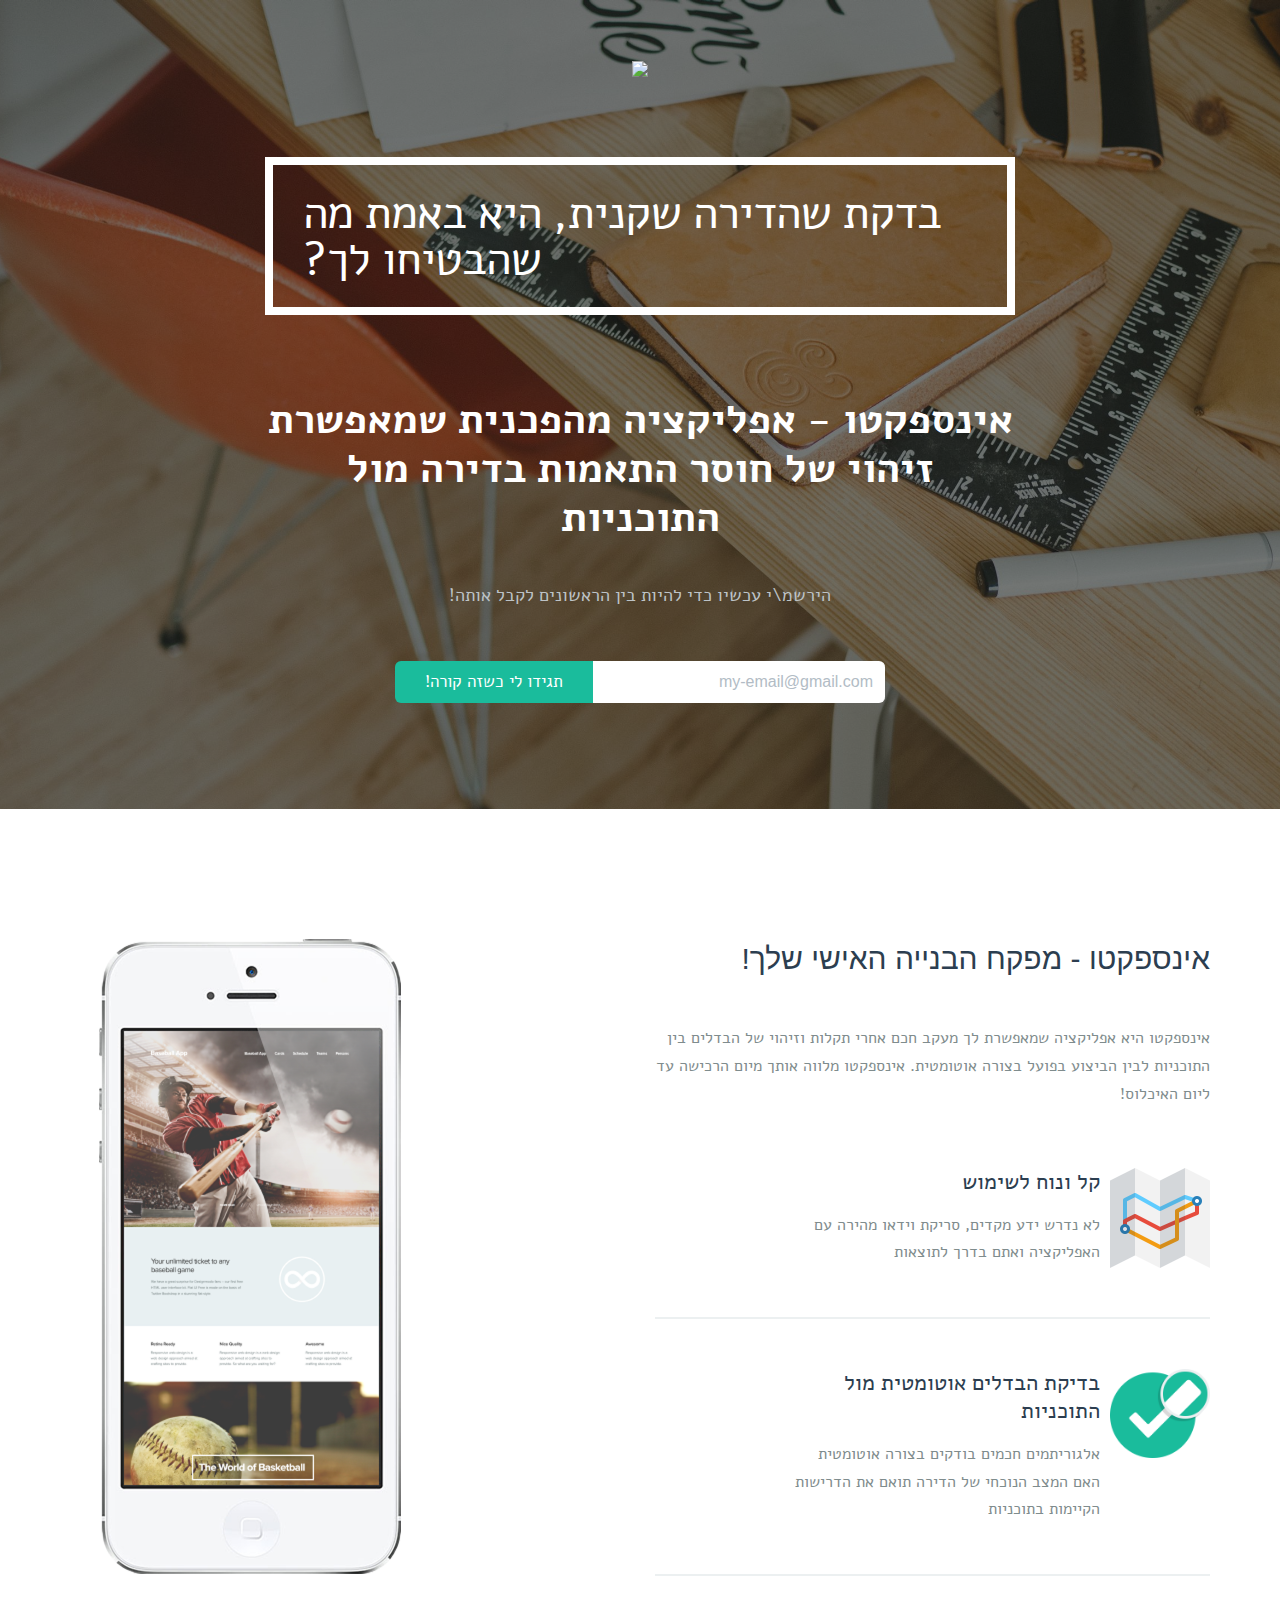
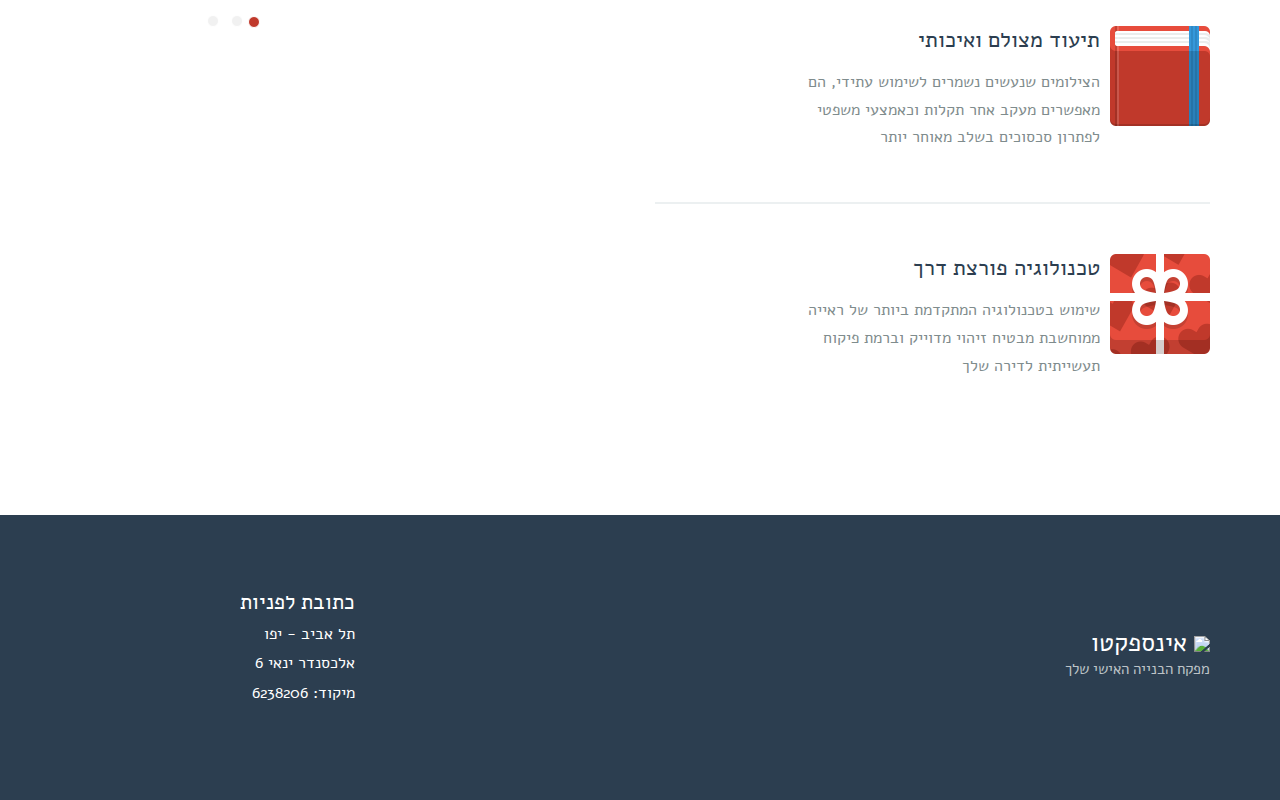
==== commit e0b221ca: "Text finishes" ====
--- a/index.html
+++ b/index.html
@@ -1,215 +1,214 @@
 <!DOCTYPE html>
 <html lang="en">
-    
-    <head>
-        <meta charset="utf-8">
-            <meta name="apple-mobile-web-app-capable" content="yes" />
-            <meta name="viewport" content="width=device-width, initial-scale=1.0, maximum-scale=1.0, user-scalable=no" />
-            <meta name="apple-mobile-web-app-status-bar-style" content="black" />
-            <meta name="viewport" content="width=device-width, initial-scale=1.0">
-                <meta name="viewport" content="width=device-width, initial-scale=1.0, maximum-scale=1.0, user-scalable=no" />
-                <meta name="apple-mobile-web-app-status-bar-style" content="black" />
-                <link rel="shortcut icon" href="startup/flat-ui/images/favicon.ico">
-                    
-                    <link rel="stylesheet" href="startup/flat-ui/bootstrap/css/bootstrap.css">
-                        <link rel="stylesheet" href="startup/flat-ui/css/flat-ui.css">
-                            
-                            <!-- Using only with Flat-UI (free)-->
-                            <link rel="stylesheet" href="startup/common-files/css/icon-font.css">
-                                <!-- end -->
-                                
-                                <link rel="stylesheet" href="startup/common-files/css/animations.css">
-                                    <link rel="stylesheet" href="static/css/style.css">
-                                        <link rel="stylesheet" href="assets/css/custom.css">
-                                            
-                                            <title></title>
-    </head>
-    
-    <body dir="rtl">
-        <div class="page-wrapper">
-            <section class="header-14-sub">
-                <div class="background">&nbsp;</div>
-                <div class="container">
-                    <div class="row">
-                        <div class="col-sm-8 col-sm-offset-2">
-                            <div class="header-14">
-                                <a href="#">
-                                    <img src="images/Icon-72@2x.png" height="auto" width="72px" />
-                                </a>
-                                <!-- <div>אינספקטו</div> -->
-                            </div>
-                            <div class="hero-unit">
-                                <!-- TODO: Remove white border, change font, make bigger-->
-                                <h1>בדקת שהדירה שקנית, היא באמת מה שהבטיחו לך?</h1>
-                            </div>
-                            <h2>אינספקטו - אפליקציה מהפכנית שמאפשרת זיהוי של חוסר התאמות בדירה מול התוכניות</h2>
-                            <br></br>
-                            <p>הירשמ\י עכשיו כדי להיות בין הראשונים לקבל אותה!</p>
-                            <div class="row">
-                                <div class="subscribe-form col-sm-8 col-sm-offset-2">
-                                    <form>
-                                        <div class="input-group">
-                                            <input type="text" class="form-control" id="myForm" name: "email" placeholder="my-email@gmail.com">
-                                                <span class="input-group-btn">
-                                                    <!-- TODO: Remove the space between the textbox to the text above-->
-                                                    <button class="btn btn-primary" type="submit" data-toggle="collapse" data-target="#collapseExample" aria-expanded="false" aria-controls="collapseExample">תגידו לי כשזה קורה!</button>
-                                                </span>
-                                                </div>
-                                    </form>
-                                </div>
-                            </div>
-                            
-                            <div class="row">
-                                <div class="subscribe-form col-sm-8 col-sm-offset-2">
-                                    <span id="message"></span>
-                                </div>
-                            </div>
-                        </div>
-                    </div>
+
+<head>
+  <meta charset="utf-8">
+  <meta name="apple-mobile-web-app-capable" content="yes" />
+  <meta name="viewport" content="width=device-width, initial-scale=1.0, maximum-scale=1.0, user-scalable=no" />
+  <meta name="apple-mobile-web-app-status-bar-style" content="black" />
+  <meta name="viewport" content="width=device-width, initial-scale=1.0">
+  <meta name="viewport" content="width=device-width, initial-scale=1.0, maximum-scale=1.0, user-scalable=no" />
+  <meta name="apple-mobile-web-app-status-bar-style" content="black" />
+  <link rel="shortcut icon" href="startup/flat-ui/images/favicon.ico">
+
+  <link rel="stylesheet" href="startup/flat-ui/bootstrap/css/bootstrap.css">
+  <link rel="stylesheet" href="startup/flat-ui/css/flat-ui.css">
+
+  <!-- Using only with Flat-UI (free)-->
+  <link rel="stylesheet" href="startup/common-files/css/icon-font.css">
+  <!-- end -->
+
+  <link rel="stylesheet" href="startup/common-files/css/animations.css">
+  <link rel="stylesheet" href="static/css/style.css">
+  <link rel="stylesheet" href="assets/css/custom.css">
+
+  <title></title>
+</head>
+
+<body dir="rtl">
+  <div class="page-wrapper">
+    <section class="header-14-sub">
+      <div class="background">&nbsp;</div>
+      <div class="container">
+        <div class="row">
+          <div class="col-sm-8 col-sm-offset-2">
+            <div class="header-14">
+              <a href="#">
+                <img src="images/Icon-72@2x.png" height="auto" width="72px" />
+              </a>
+              <!-- <div>אינספקטו</div> -->
+            </div>
+            <div class="hero-unit">
+              <!-- TODO: Remove white border, change font, make bigger-->
+              <h1>בדקת שהדירה שקנית, היא באמת מה שהבטיחו לך?</h1>
+            </div>
+            <h2>אינספקטו - אפליקציה מהפכנית שמאפשרת זיהוי של חוסר התאמות בדירה מול התוכניות</h2>
+            <br></br>
+            <p>הירשמ\י עכשיו כדי להיות בין הראשונים לקבל אותה!</p>
+            <div class="row">
+              <div class="subscribe-form col-sm-8 col-sm-offset-2">
+                <form>
+                  <div class="input-group">
+                    <input type="text" class="form-control" id="myForm" name: "email" placeholder="my-email@gmail.com">
+                    <span class="input-group-btn">
+                      <!-- TODO: Remove the space between the textbox to the text above-->
+                      <button class="btn btn-primary" type="submit" data-toggle="collapse" data-target="#collapseExample" aria-expanded="false" aria-controls="collapseExample">תגידו לי כשזה קורה!</button>
+                    </span>
+                  </div>
+                </form>
+              </div>
+            </div>
+
+            <div class="row">
+              <div class="subscribe-form col-sm-8 col-sm-offset-2">
+                <span id="message"></span>
+              </div>
+            </div>
+          </div>
+        </div>
+      </div>
+    </section>
+
+    <section class="content-10">
+      <div class="container">
+        <div class="row">
+          <div class="col-sm-4 col-sm-offset-2 text-center app-demo">
+            <div id="c-10_myCarousel" class="carousel slide">
+              <div class="carousel-inner">
+                <div class="item active">
+                  <img src="startup/common-files/img/content/iphone@2x.png" width="302" height="635" alt="">
                 </div>
-            </section>
-            
-            <section class="content-10">
-                <div class="container">
-                    <div class="row">
-                        <div class="col-sm-4 col-sm-offset-2 text-center app-demo">
-                            <div id="c-10_myCarousel" class="carousel slide">
-                                <div class="carousel-inner">
-                                    <div class="item active">
-                                        <img src="startup/common-files/img/content/iphone@2x.png" width="302" height="635" alt="">
-                                            </div>
-                                    <div class="item">
-                                        <img src="startup/common-files/img/content/iphone@2x.png" width="302" height="635" alt="">
-                                            </div>
-                                    <div class="item">
-                                        <img src="startup/common-files/img/content/iphone@2x.png" width="302" height="635" alt="">
-                                            </div>
-                                </div>
-                                <ol class="carousel-indicators">
-                                    <li data-target="#c-10_myCarousel" data-slide-to="0" class="active"></li>
-                                    <li data-target="#c-10_myCarousel" data-slide-to="1"></li>
-                                    <li data-target="#c-10_myCarousel" data-slide-to="2"></li>
-                                </ol>
-                            </div>
-                            <!-- TODO: Add AppSore and Play Store "soon" icons-->
-                        </div>
-                        <div class="col-sm-6">
-                            <h3>אינספקטו - מפקח הבנייה האישי שלך!</h3>
-                            
-                            <p>אינספקטו היא אפליקצייה לאייפון או אנדרואיד שמאפשרת לך מעקב חכם של תקלות וזיהוי הבדלים בין התוכניות לבין הביצוע בפועל לאורך כל שלבי הבנייה</p>
-                            
-                            <div class="features">
-                                <div class="box">
-                                    <img src="startup/common-files/icons/map@2x.png" width="100" height="100" alt="">
-                                        <h6>קל ונוח לשימוש</h6>
-                                        <p>כשעיצבנו את האפליקציה, שימוש פשוט וקל היה אלמנט מרכזי עבורנו</p>
-                                        <p></p>
-                                        </div>
-                                <div class="box">
-                                    
-                                    <h6>בדיקת הבדלים אוטומטית מול התוכניות</h6>
-                                    <p>אלגוריתמים חכמים שפותחו על ידינו, בודקים בצורה אוטומטית האם המצב הנוכחי של הדירה תואם את הדרישות שמופעיות בתוכניות</p>
-                                    <img src="startup/common-files/icons/ready@2x.png" width="100" height="100" alt="">
-                                        </div>
-                                
-                                <div class="box">
-                                    <img src="startup/common-files/icons/book@2x.png" width="100" height="100" alt="">
-                                        <h6>תיעוד מצולם ואיכותי</h6>
-                                        <p>לאורך כל תהליך הבנייה, האפליקציה עוזרת לתעד את המצב בשטח ואת הבעיות שצצו לאורך הדרך.</p>
-                                        <p>תיעוד זה יכול לשמש אתכם למעקב אחר התקלות וכאמצעי משפטי  לפתרון סכסוכים בשלב מאוחר יותר</p>
-                                        </div>
-                                
-                                <!-- TODO: Change icon for a computer vision icon-->
-                                <div class="box">
-                                    <img src="startup/common-files/icons/Gift-Box@2x.png" width="100" height="100" alt="">
-                                        <h6>טכנולוגיה פורצת דרך</h6>
-                                        <p>אינספקטו משתמשת בטכנולוגיה המתקדמת ביותר של ראייה ממוחשבת כדי לאפשר זיהוי מדוייק וברמת פיקוח תעשייתית לדירה שלך</p>
-                                        </div>
-                                
-                            </div>
-                        </div>
-                    </div>
+                <div class="item">
+                  <img src="startup/common-files/img/content/iphone@2x.png" width="302" height="635" alt="">
                 </div>
-            </section>
-            <!-- TODO: Decrease footer size as we don't have that much content-->
-            <footer class="footer-3">
-                <div class="container">
-                    <div class="row v-center">
-                        <div class="col-sm-4">
-                            
-                            <a class="brand" href="#">
-                                <img src="images/Icon-72@2x.png" height="auto" width="72px" /> אינספקטו</a>
-                            <p>מפקח הבנייה האישי שלך</p>
-                        </div>
-                        <div class="col-sm-5">
-                        </div>
-                        <div class="col-sm-3">
-                            <h5>כתובת לפניות</h5>
-                            <div class="address">
-                                <h6>תל אביב - יפו</h6>
-                                <h6>אלכסנדר ינאי 6</h6>
-                                <h6>מיקוד: 6238206</h6>
-                                <br>
-                            </div>
-                        </div>
-                    </div>
+                <div class="item">
+                  <img src="startup/common-files/img/content/iphone@2x.png" width="302" height="635" alt="">
                 </div>
-            </footer>
-            <!-- Placed at the end of the document so the pages load faster -->
-            <script src="startup/common-files/js/jquery-1.10.2.min.js"></script>
-            <script src="startup/common-files/js/jquery.bxslider.min.js"></script>
-            <script src="startup/common-files/js/jquery.scrollTo-1.4.3.1-min.js"></script>
-            <script src="startup/common-files/js/jquery.sharrre.min.js"></script>
-            <script src="startup/flat-ui/js/bootstrap.min.js"></script>
-            <script src="startup/common-files/js/masonry.pkgd.min.js"></script>
-            <script src="startup/common-files/js/modernizr.custom.js"></script>
-            <script src="startup/common-files/js/page-transitions.js"></script>
-            <script src="startup/common-files/js/easing.min.js"></script>
-            <script src="startup/common-files/js/jquery.svg.js"></script>
-            <script src="startup/common-files/js/jquery.svganim.js"></script>
-            <script src="startup/common-files/js/jquery.backgroundvideo.min.js"></script>
-            <script src="startup/common-files/js/froogaloop.min.js"></script>
-            <script src="startup/common-files/js/startup-kit.js"></script>
-            <script src="assets/js/moment.js"></script>
-            
+              </div>
+              <ol class="carousel-indicators">
+                <li data-target="#c-10_myCarousel" data-slide-to="0" class="active"></li>
+                <li data-target="#c-10_myCarousel" data-slide-to="1"></li>
+                <li data-target="#c-10_myCarousel" data-slide-to="2"></li>
+              </ol>
+            </div>
+            <!-- TODO: Add AppSore and Play Store "soon" icons-->
+          </div>
+          <div class="col-sm-6">
+            <h3>אינספקטו - מפקח הבנייה האישי שלך!</h3>
+
+            <p>אינספקטו היא אפליקציה שמאפשרת לך מעקב חכם אחרי תקלות וזיהוי של הבדלים בין התוכניות לבין הביצוע בפועל בצורה אוטומטית. אינספקטו מלווה אותך מיום הרכישה עד ליום האיכלוס!</p>
+
+            <div class="features">
+              <div class="box">
+                <img src="startup/common-files/icons/map@2x.png" width="100" height="100" alt="">
+                <h6>קל ונוח לשימוש</h6>
+                <p>לא נדרש ידע מקדים, סריקת וידאו מהירה עם האפליקציה ואתם בדרך לתוצאות</p>
+                <p></p>
+              </div>
+              <div class="box">
+
+                <h6>בדיקת הבדלים אוטומטית מול התוכניות</h6>
+                <p>אלגוריתמים חכמים בודקים בצורה אוטומטית האם המצב הנוכחי של הדירה תואם את הדרישות הקיימות בתוכניות</p>
+                <img src="startup/common-files/icons/ready@2x.png" width="100" height="100" alt="">
+              </div>
+
+              <div class="box">
+                <img src="startup/common-files/icons/book@2x.png" width="100" height="100" alt="">
+                <h6>תיעוד מצולם ואיכותי</h6>
+                <p>הצילומים שנעשים נשמרים לשימוש עתידי, הם מאפשרים מעקב אחר תקלות וכאמצעי משפטי לפתרון סכסוכים בשלב מאוחר יותר</p>
+              </div>
+
+              <!-- TODO: Change icon for a computer vision icon-->
+              <div class="box">
+                <img src="startup/common-files/icons/Gift-Box@2x.png" width="100" height="100" alt="">
+                <h6>טכנולוגיה פורצת דרך</h6>
+                <p>שימוש בטכנולוגיה המתקדמת ביותר של ראייה ממוחשבת מבטיח זיהוי מדוייק וברמת פיקוח תעשייתית לדירה שלך</p>
+              </div>
+
+            </div>
+          </div>
         </div>
-        
-        <script type="text/javascript">
-            $(function() {
-              $('form').on('submit', function(e) {
-                           e.preventDefault();
-                           var $email = $('#myForm').val();
-                           
-                           if (validateEmail($email)) {
-                           var now = moment().format('MMMM Do YYYY, h:mm:ss a');
-                           $.ajax({
-                                  type: 'POST',
-                                  url: 'https://sheetsu.com/apis/462660b0',
-                                  data: {
-                                  timestamp: now,
-                                  email: $email
-                                  },
-                                  success: function() {
-                                  $("#message").text("אליפות! נשתמע בקרוב.");
-                                  },
-                                  error: function() {
-                                  $("#message").text("יוסטון יש לנו בעיה :|");
-                                  }});
-                           
-                           } else {
-                           console.log("shit");;
-                           $("#message").text("על מי אתה עובד?");
-                           return false;
-                           }
-                           return false;
-                           });
-              })
-              
-              function validateEmail(email) {
-                  var re = /^(([^<>()[\]\\.,;:\s@"]+(\.[^<>()[\]\\.,;:\s@"]+)*)|(".+"))@((\[[0-9]{1,3}\.[0-9]{1,3}\.[0-9]{1,3}\.[0-9]{1,3}])|(([a-zA-Z\-0-9]+\.)+[a-zA-Z]{2,}))$/;
-                  return re.test(email);
-              }
-        </script>
-    </body>
-    
-</html>+      </div>
+    </section>
+    <!-- TODO: Decrease footer size as we don't have that much content-->
+    <footer class="footer-3">
+      <div class="container">
+        <div class="row v-center">
+          <div class="col-sm-4">
+
+            <a class="brand" href="#">
+            <img src="images/Icon-72@2x.png" height="auto" width="72px" /> אינספקטו</a>
+              <p>מפקח הבנייה האישי שלך</p>
+          </div>
+          <div class="col-sm-5">
+          </div>
+          <div class="col-sm-3">
+            <h5>כתובת לפניות</h5>
+            <div class="address">
+              <h6>תל אביב - יפו</h6>
+              <h6>אלכסנדר ינאי 6</h6>
+              <h6>מיקוד: 6238206</h6>
+              <br>
+            </div>
+          </div>
+        </div>
+      </div>
+    </footer>
+    <!-- Placed at the end of the document so the pages load faster -->
+    <script src="startup/common-files/js/jquery-1.10.2.min.js"></script>
+    <script src="startup/common-files/js/jquery.bxslider.min.js"></script>
+    <script src="startup/common-files/js/jquery.scrollTo-1.4.3.1-min.js"></script>
+    <script src="startup/common-files/js/jquery.sharrre.min.js"></script>
+    <script src="startup/flat-ui/js/bootstrap.min.js"></script>
+    <script src="startup/common-files/js/masonry.pkgd.min.js"></script>
+    <script src="startup/common-files/js/modernizr.custom.js"></script>
+    <script src="startup/common-files/js/page-transitions.js"></script>
+    <script src="startup/common-files/js/easing.min.js"></script>
+    <script src="startup/common-files/js/jquery.svg.js"></script>
+    <script src="startup/common-files/js/jquery.svganim.js"></script>
+    <script src="startup/common-files/js/jquery.backgroundvideo.min.js"></script>
+    <script src="startup/common-files/js/froogaloop.min.js"></script>
+    <script src="startup/common-files/js/startup-kit.js"></script>
+    <script src="assets/js/moment.js"></script>
+
+  </div>
+
+  <script type="text/javascript">
+    $(function() {
+      $('form').on('submit', function(e) {
+        e.preventDefault();
+        var $email = $('#myForm').val();
+
+        if (validateEmail($email)) {
+          var now = moment().format('MMMM Do YYYY, h:mm:ss a');
+          $.ajax({
+              type: 'POST',
+              url: 'https://sheetsu.com/apis/462660b0',
+              data: {
+                timestamp: now,
+                email: $email
+              },
+              success: function() {
+                $("#message").text("אליפות! נשתמע בקרוב.");
+              },
+            error: function() {
+              $("#message").text("יוסטון יש לנו בעיה :|");
+            }});
+
+        } else {
+          console.log("shit");;
+          $("#message").text("על מי אתה עובד?");
+          return false;
+        }
+        return false;
+      });
+    })
+
+    function validateEmail(email) {
+      var re = /^(([^<>()[\]\\.,;:\s@"]+(\.[^<>()[\]\\.,;:\s@"]+)*)|(".+"))@((\[[0-9]{1,3}\.[0-9]{1,3}\.[0-9]{1,3}\.[0-9]{1,3}])|(([a-zA-Z\-0-9]+\.)+[a-zA-Z]{2,}))$/;
+      return re.test(email);
+    }
+  </script>
+</body>
+
+</html>
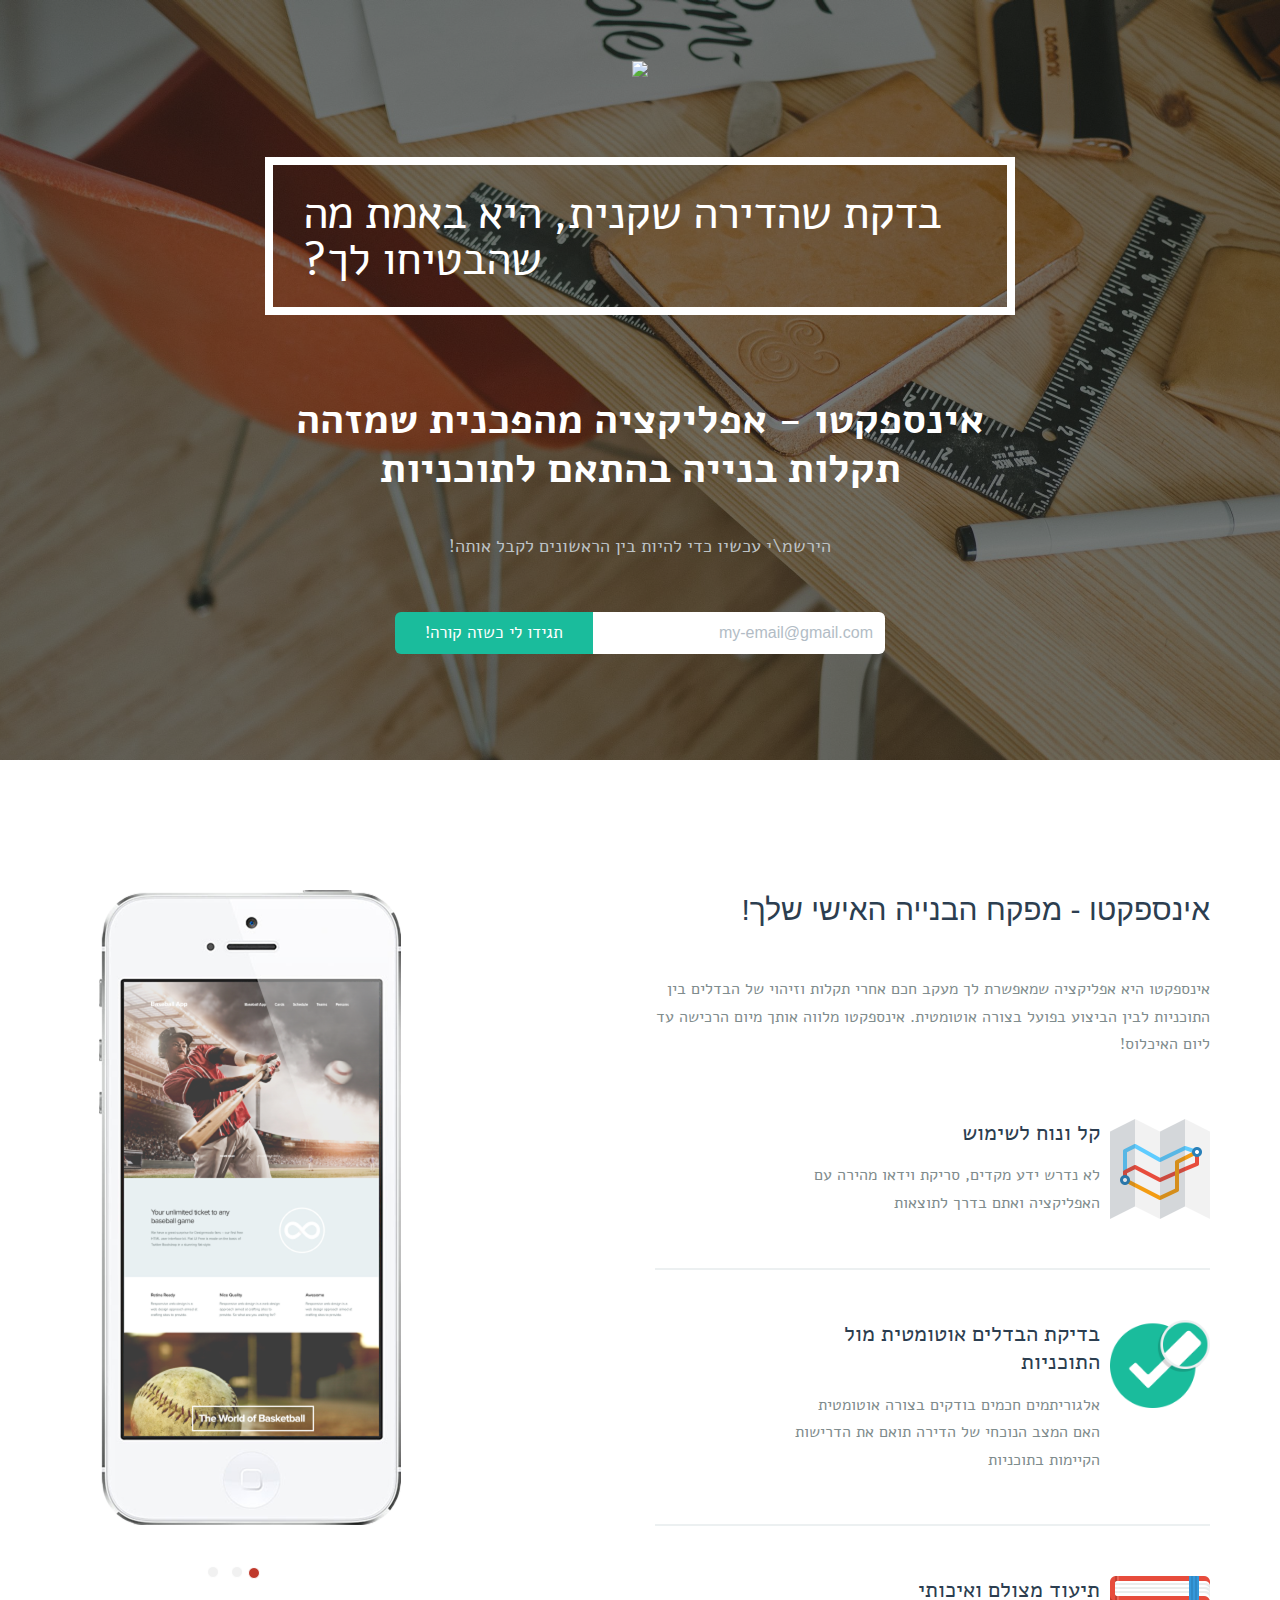
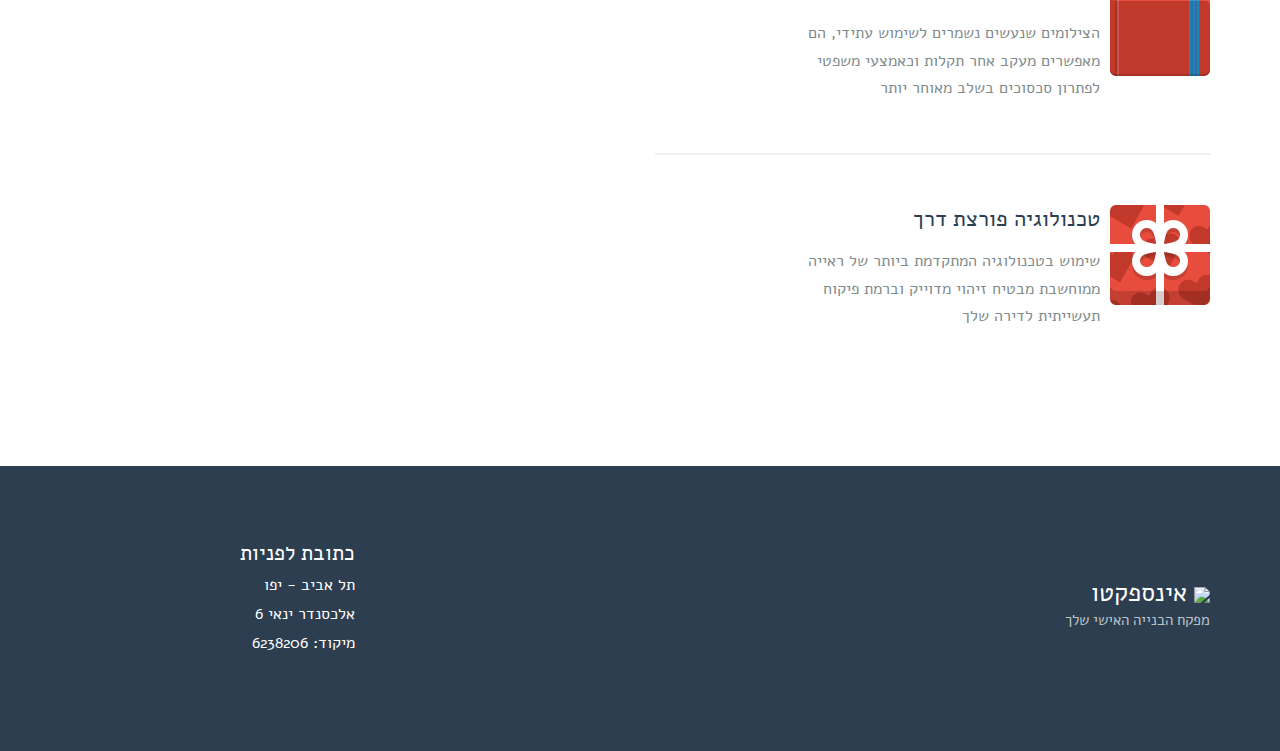
==== commit 4623c1ac: "last fix - head text" ====
--- a/index.html
+++ b/index.html
@@ -42,7 +42,7 @@
               <!-- TODO: Remove white border, change font, make bigger-->
               <h1>בדקת שהדירה שקנית, היא באמת מה שהבטיחו לך?</h1>
             </div>
-            <h2>אינספקטו - אפליקציה מהפכנית שמאפשרת זיהוי של חוסר התאמות בדירה מול התוכניות</h2>
+            <h2>אינספקטו - אפליקציה מהפכנית שמזהה תקלות בנייה בהתאם לתוכניות</h2>
             <br></br>
             <p>הירשמ\י עכשיו כדי להיות בין הראשונים לקבל אותה!</p>
             <div class="row">
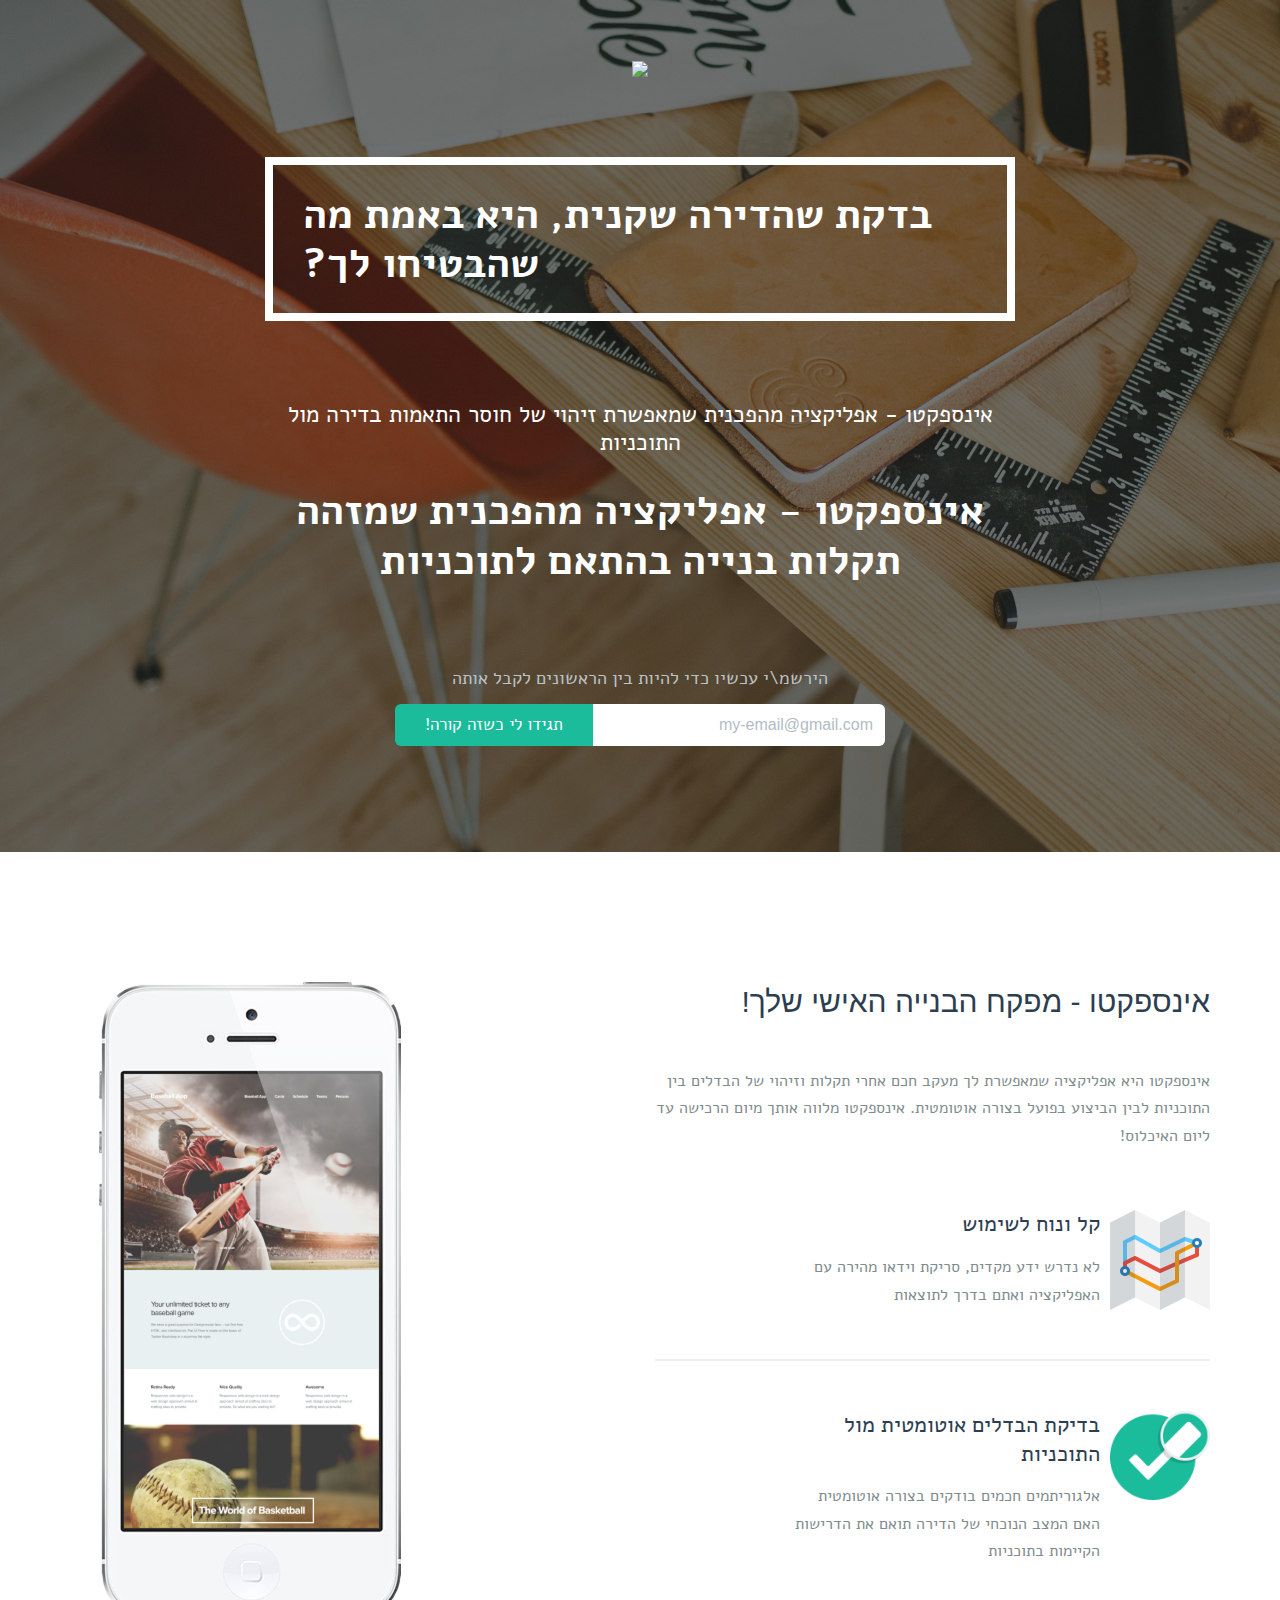
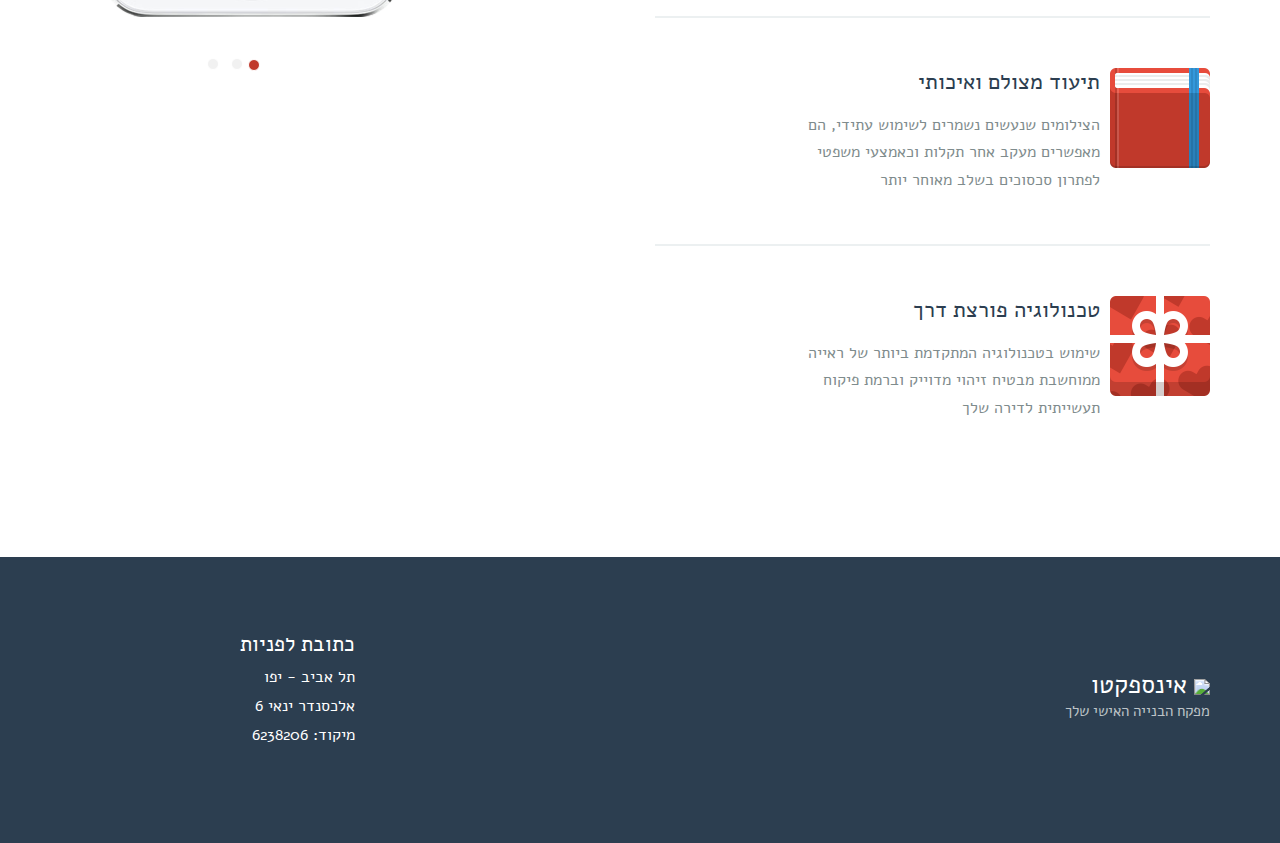
==== commit 958dd161: "s" ====
--- a/index.html
+++ b/index.html
@@ -26,9 +26,13 @@
 </head>
 
 <body dir="rtl">
+
   <div class="page-wrapper">
+
     <section class="header-14-sub">
+
       <div class="background">&nbsp;</div>
+
       <div class="container">
         <div class="row">
           <div class="col-sm-8 col-sm-offset-2">
@@ -40,14 +44,19 @@
             </div>
             <div class="hero-unit">
               <!-- TODO: Remove white border, change font, make bigger-->
-              <h1>בדקת שהדירה שקנית, היא באמת מה שהבטיחו לך?</h1>
-            </div>
+              <h2>בדקת שהדירה שקנית, היא באמת מה שהבטיחו לך?</h2>
+            </div>
+
+            <h4>אינספקטו - אפליקציה מהפכנית שמאפשרת זיהוי של חוסר התאמות בדירה מול התוכניות</h4>
+
             <h2>אינספקטו - אפליקציה מהפכנית שמזהה תקלות בנייה בהתאם לתוכניות</h2>
+
             <br></br>
-            <p>הירשמ\י עכשיו כדי להיות בין הראשונים לקבל אותה!</p>
+            <a name="form"></a>
             <div class="row">
               <div class="subscribe-form col-sm-8 col-sm-offset-2">
                 <form>
+                  <p>הירשמ\י עכשיו כדי להיות בין הראשונים לקבל אותה</p>
                   <div class="input-group">
                     <input type="text" class="form-control" id="myForm" name: "email" placeholder="my-email@gmail.com">
                     <span class="input-group-btn">
@@ -67,6 +76,7 @@
           </div>
         </div>
       </div>
+
     </section>
 
     <section class="content-10">
@@ -134,13 +144,13 @@
     <footer class="footer-3">
       <div class="container">
         <div class="row v-center">
-          <div class="col-sm-4">
-
+          <div class="col-sm-3">
             <a class="brand" href="#">
             <img src="images/Icon-72@2x.png" height="auto" width="72px" /> אינספקטו</a>
               <p>מפקח הבנייה האישי שלך</p>
           </div>
-          <div class="col-sm-5">
+          <div class="col-sm-6">
+            <!-- <a href="#form"> הירשמ\י עכשיו כדי להיות בין הראשונים לקבל אותה</a> -->
           </div>
           <div class="col-sm-3">
             <h5>כתובת לפניות</h5>
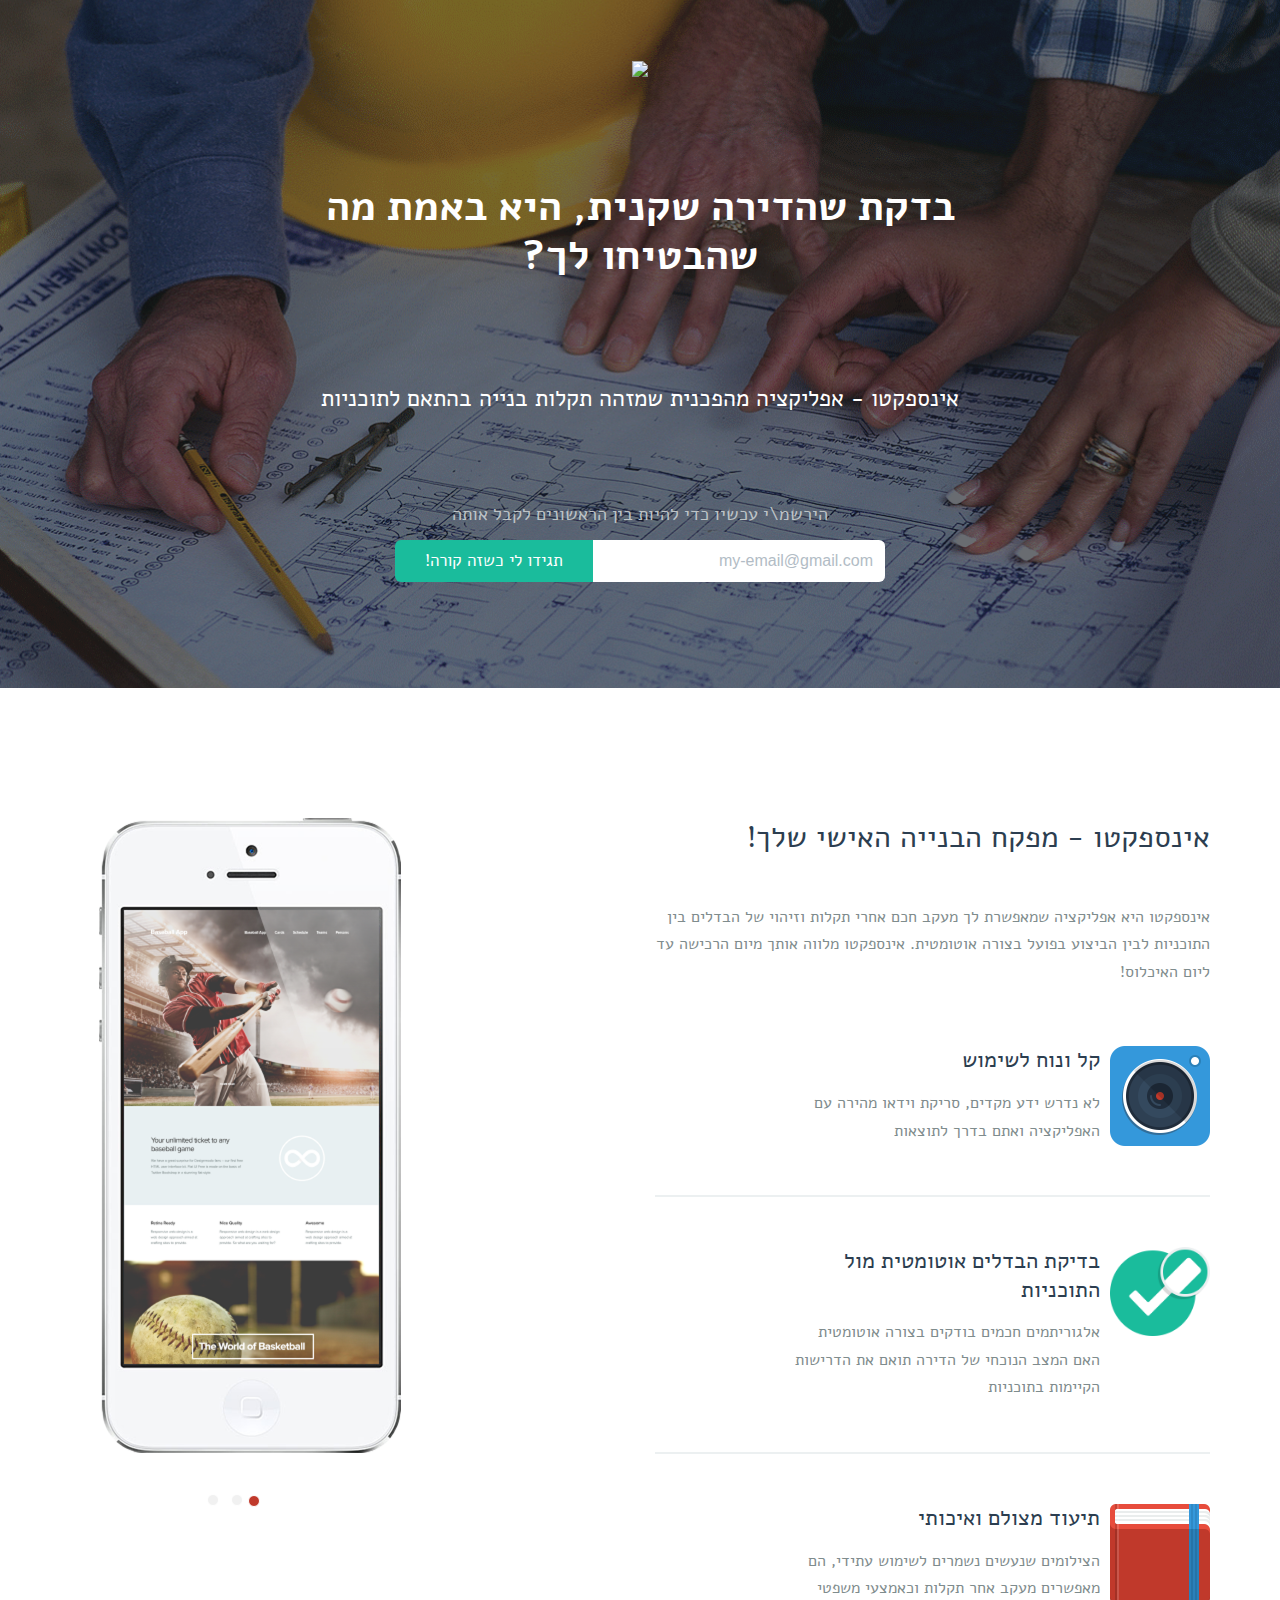
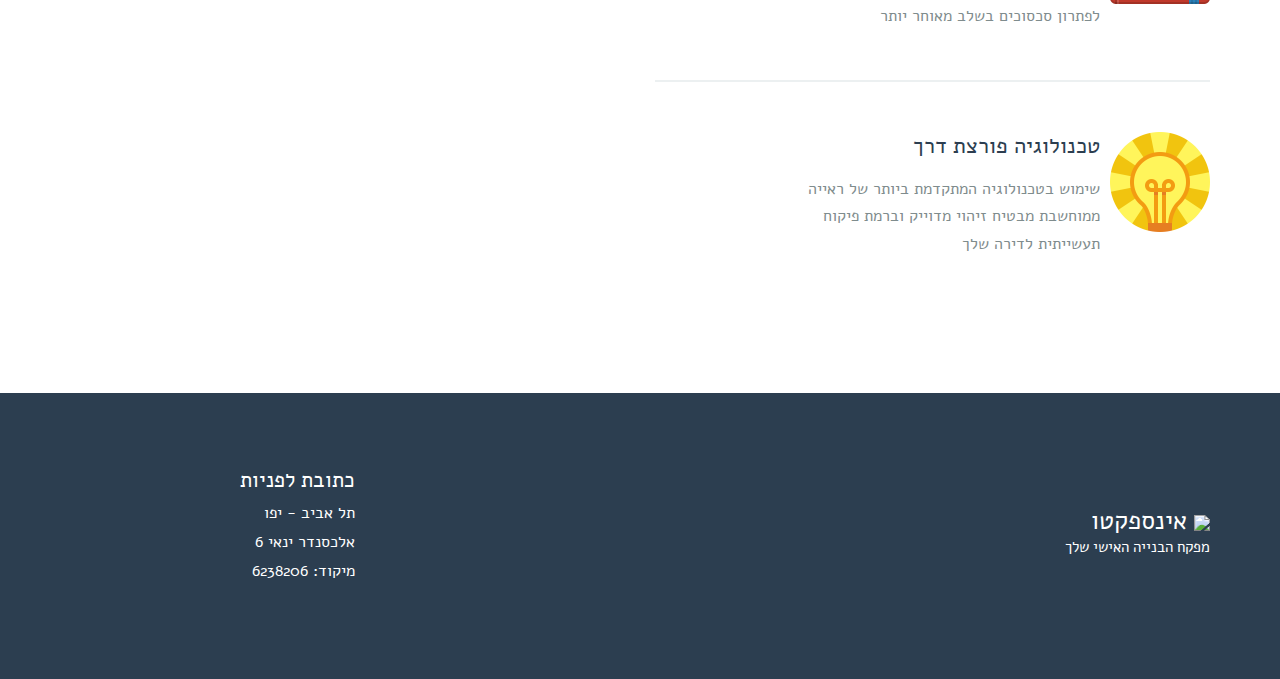
==== commit 7d824f08: "added a new image" ====
--- a/index.html
+++ b/index.html
@@ -9,7 +9,7 @@
   <meta name="viewport" content="width=device-width, initial-scale=1.0">
   <meta name="viewport" content="width=device-width, initial-scale=1.0, maximum-scale=1.0, user-scalable=no" />
   <meta name="apple-mobile-web-app-status-bar-style" content="black" />
-  <link rel="shortcut icon" href="startup/flat-ui/images/favicon.ico">
+  <link rel="shortcut icon" href="favicon.ico">
 
   <link rel="stylesheet" href="startup/flat-ui/bootstrap/css/bootstrap.css">
   <link rel="stylesheet" href="startup/flat-ui/css/flat-ui.css">
@@ -46,11 +46,7 @@
               <!-- TODO: Remove white border, change font, make bigger-->
               <h2>בדקת שהדירה שקנית, היא באמת מה שהבטיחו לך?</h2>
             </div>
-
-            <h4>אינספקטו - אפליקציה מהפכנית שמאפשרת זיהוי של חוסר התאמות בדירה מול התוכניות</h4>
-
-            <h2>אינספקטו - אפליקציה מהפכנית שמזהה תקלות בנייה בהתאם לתוכניות</h2>
-
+            <h4>אינספקטו - אפליקציה מהפכנית שמזהה תקלות בנייה בהתאם לתוכניות</h4>
             <br></br>
             <a name="form"></a>
             <div class="row">
@@ -89,10 +85,10 @@
                   <img src="startup/common-files/img/content/iphone@2x.png" width="302" height="635" alt="">
                 </div>
                 <div class="item">
-                  <img src="startup/common-files/img/content/iphone@2x.png" width="302" height="635" alt="">
+                  <img src="startup/common-files/img/content/iphone@2x-measure.png" width="302" height="635" alt="">
                 </div>
                 <div class="item">
-                  <img src="startup/common-files/img/content/iphone@2x.png" width="302" height="635" alt="">
+                  <img src="startup/common-files/img/content/iphone@2x-login.png" width="302" height="635" alt="">
                 </div>
               </div>
               <ol class="carousel-indicators">
@@ -110,7 +106,7 @@
 
             <div class="features">
               <div class="box">
-                <img src="startup/common-files/icons/map@2x.png" width="100" height="100" alt="">
+                <img src="startup/common-files/icons/Camera@2x.png" width="100" height="100" alt="">
                 <h6>קל ונוח לשימוש</h6>
                 <p>לא נדרש ידע מקדים, סריקת וידאו מהירה עם האפליקציה ואתם בדרך לתוצאות</p>
                 <p></p>
@@ -130,7 +126,7 @@
 
               <!-- TODO: Change icon for a computer vision icon-->
               <div class="box">
-                <img src="startup/common-files/icons/Gift-Box@2x.png" width="100" height="100" alt="">
+                <img src="startup/common-files/icons/Bulb@2x.png" width="100" height="100" alt="">
                 <h6>טכנולוגיה פורצת דרך</h6>
                 <p>שימוש בטכנולוגיה המתקדמת ביותר של ראייה ממוחשבת מבטיח זיהוי מדוייק וברמת פיקוח תעשייתית לדירה שלך</p>
               </div>
@@ -146,8 +142,7 @@
         <div class="row v-center">
           <div class="col-sm-3">
             <a class="brand" href="#">
-            <img src="images/Icon-72@2x.png" height="auto" width="72px" /> אינספקטו</a>
-              <p>מפקח הבנייה האישי שלך</p>
+            <img src="images/Icon-72@2x.png" height="auto" width="72px" /> אינספקטו <p>מפקח הבנייה האישי שלך</p> </a>
           </div>
           <div class="col-sm-6">
             <!-- <a href="#form"> הירשמ\י עכשיו כדי להיות בין הראשונים לקבל אותה</a> -->
--- a/static/css/style.css
+++ b/static/css/style.css
@@ -761,7 +761,7 @@
   margin: 0 0 30px;
 }
 .header-14-sub .header-14 {
-  margin-bottom: 65px;
+  margin-bottom: 30px;
   text-align: center;
   font-size: 13px;
   font-weight: normal;
@@ -778,7 +778,7 @@
 }
 .header-14-sub .hero-unit {
   display: table;
-  border-collapse: collapse;
+  /*border-collapse: collapse;*/
   padding: 0;
   margin: 190px auto 170px;
   background: transparent;
@@ -787,9 +787,9 @@
 .header-14-sub .hero-unit > * {
   display: table-cell;
   vertical-align: middle;
-  border: 8px solid #fff;
+  /*border: 8px solid #fff;*/
   padding: 25px 30px;
-  text-align: left;
+  text-align: center;
 }
 .header-14-sub .hero-unit h1 {
   margin: 0;
@@ -797,6 +797,7 @@
   font-weight: normal;
   color: #ffffff;
   font-weight: 500;
+  text-align: center;
 }
 @media (max-width: 767px) {
   .header-14-sub .hero-unit h1 {
@@ -815,7 +816,7 @@
   }
 }
 .header-14-sub .background {
-  background-image: url("../../startup/common-files/img/room.jpeg");
+  background-image: url("../../startup/common-files/img/blueprint.gif");
   opacity: 20;
   filter: alpha(opacity=2000);
   opacity: 0.2;
@@ -949,7 +950,7 @@
   font-size: 30px;
   font-weight: normal;
   color: #2c3e50;
-  font-family: "Helvetica Neue", Helvetica, Arial, sans-serif;
+  font-family: Alef, "Helvetica Neue", Helvetica, Arial, sans-serif;
   margin-bottom: 48px;
   font-weight: 300;
 }
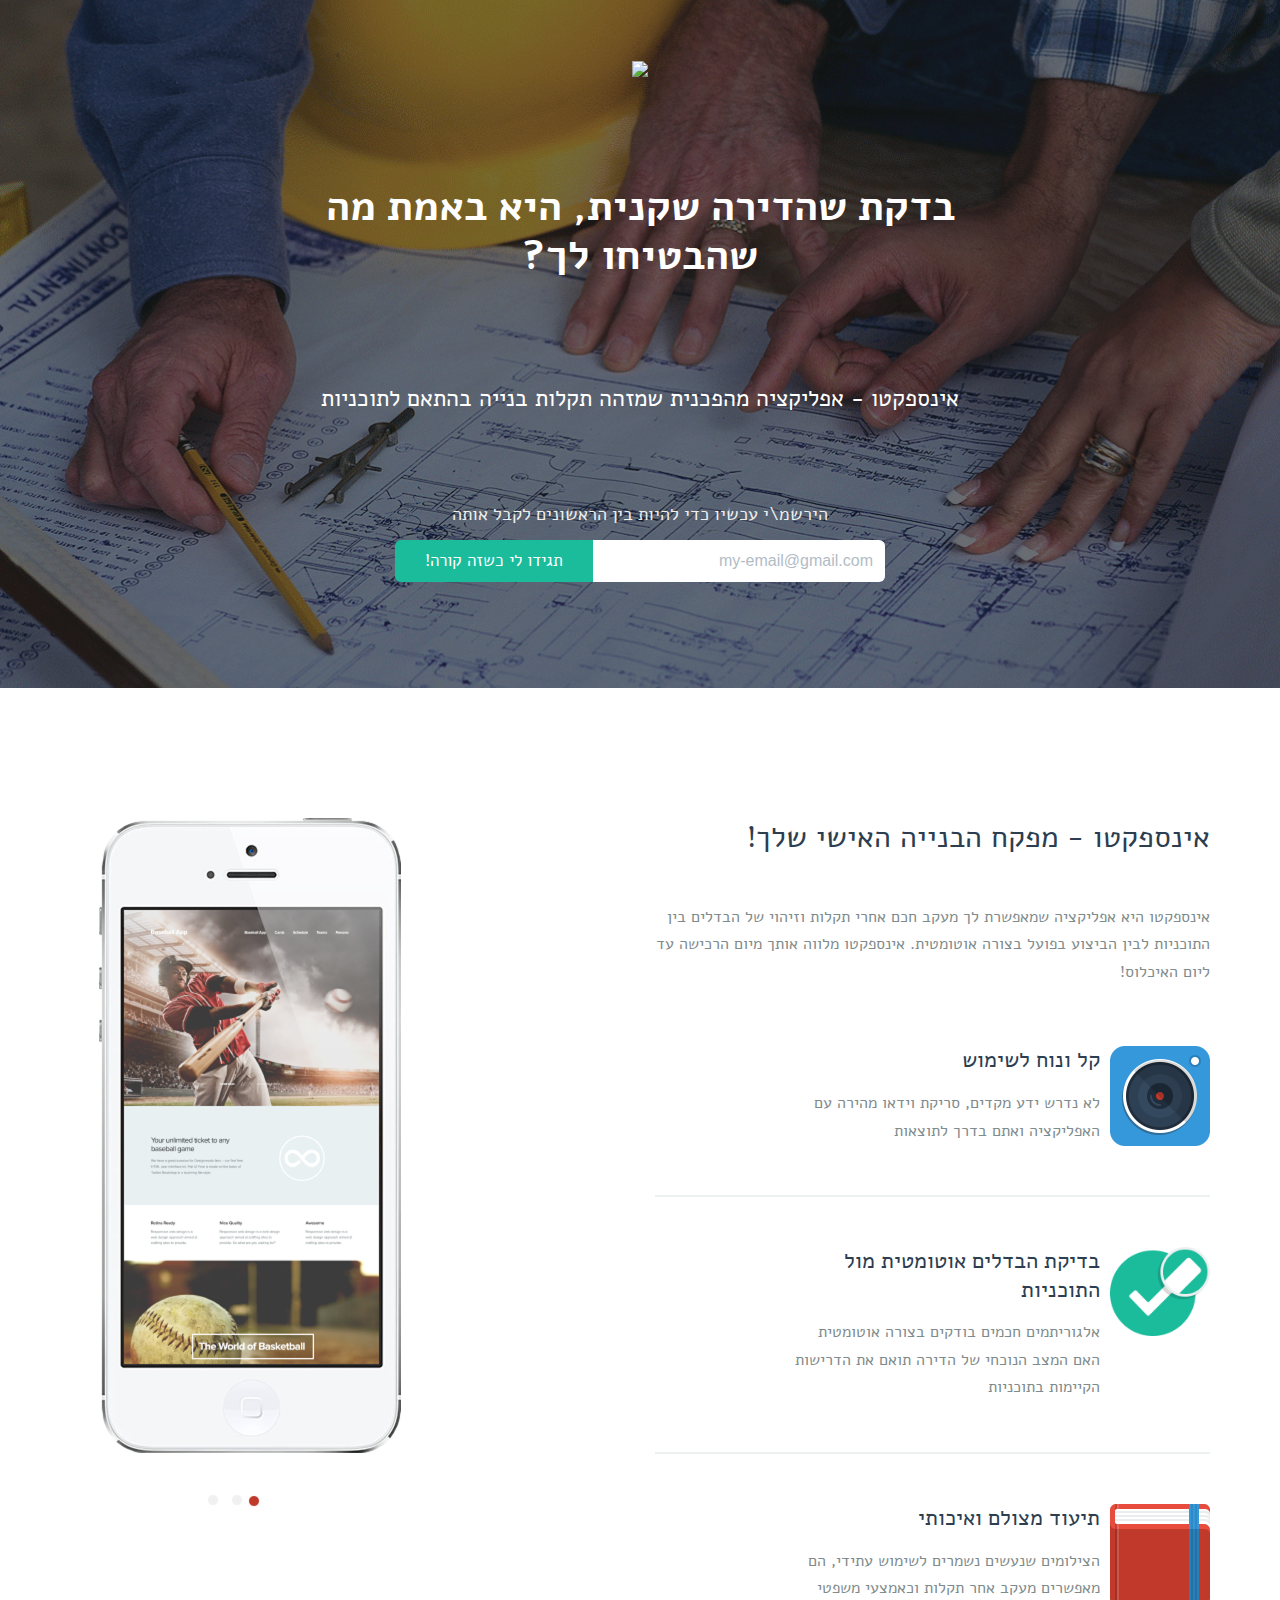
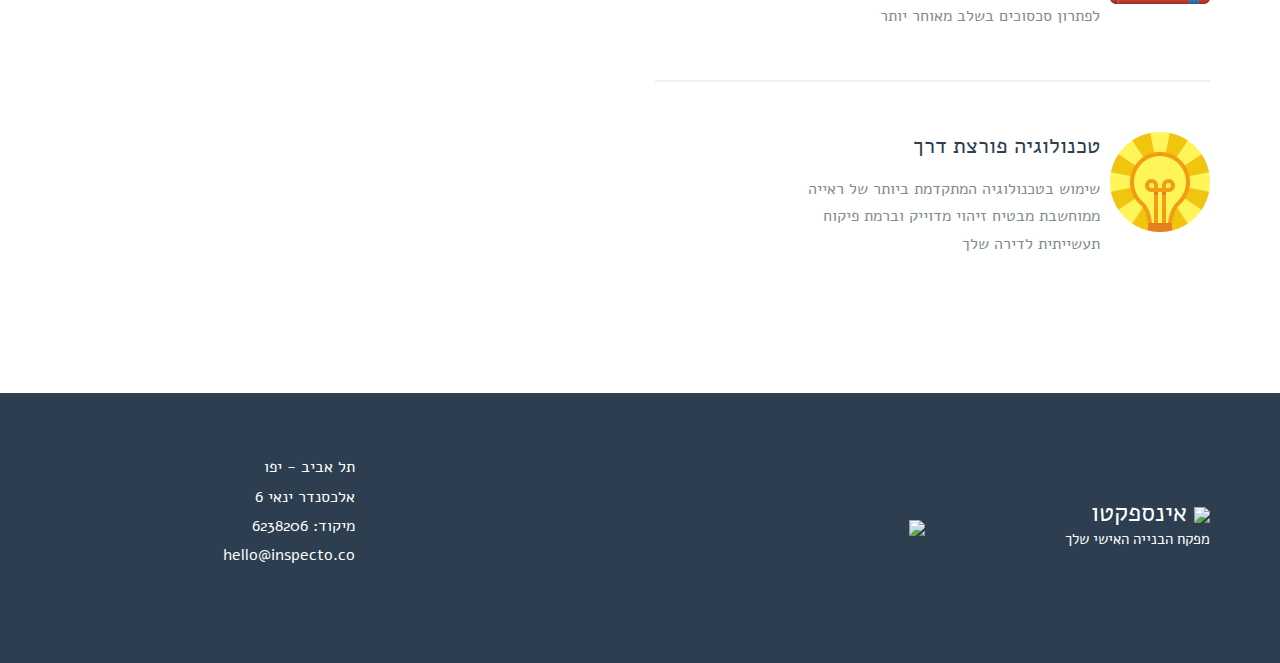
==== commit 847cd54c: "added hotjar and optimizely" ====
--- a/index.html
+++ b/index.html
@@ -9,30 +9,25 @@
   <meta name="viewport" content="width=device-width, initial-scale=1.0">
   <meta name="viewport" content="width=device-width, initial-scale=1.0, maximum-scale=1.0, user-scalable=no" />
   <meta name="apple-mobile-web-app-status-bar-style" content="black" />
+
+  <script src="//cdn.optimizely.com/js/3526631663.js"></script>
   <link rel="shortcut icon" href="favicon.ico">
-
   <link rel="stylesheet" href="startup/flat-ui/bootstrap/css/bootstrap.css">
   <link rel="stylesheet" href="startup/flat-ui/css/flat-ui.css">
-
-  <!-- Using only with Flat-UI (free)-->
   <link rel="stylesheet" href="startup/common-files/css/icon-font.css">
-  <!-- end -->
-
   <link rel="stylesheet" href="startup/common-files/css/animations.css">
   <link rel="stylesheet" href="static/css/style.css">
   <link rel="stylesheet" href="assets/css/custom.css">
 
-  <title></title>
+  <title>אינספקטו - מפקח הבנייה האישי שלך</title>
 </head>
 
 <body dir="rtl">
 
   <div class="page-wrapper">
-
+    <!-- ~~~~~~~~~~ HEADER ~~~~~~~~~ -->
     <section class="header-14-sub">
-
       <div class="background">&nbsp;</div>
-
       <div class="container">
         <div class="row">
           <div class="col-sm-8 col-sm-offset-2">
@@ -40,10 +35,8 @@
               <a href="#">
                 <img src="images/Icon-72@2x.png" height="auto" width="72px" />
               </a>
-              <!-- <div>אינספקטו</div> -->
             </div>
             <div class="hero-unit">
-              <!-- TODO: Remove white border, change font, make bigger-->
               <h2>בדקת שהדירה שקנית, היא באמת מה שהבטיחו לך?</h2>
             </div>
             <h4>אינספקטו - אפליקציה מהפכנית שמזהה תקלות בנייה בהתאם לתוכניות</h4>
@@ -52,18 +45,16 @@
             <div class="row">
               <div class="subscribe-form col-sm-8 col-sm-offset-2">
                 <form>
-                  <p>הירשמ\י עכשיו כדי להיות בין הראשונים לקבל אותה</p>
+                  <p style="color: #EDEFEF;">הירשמ\י עכשיו כדי להיות בין הראשונים לקבל אותה</p>
                   <div class="input-group">
                     <input type="text" class="form-control" id="myForm" name: "email" placeholder="my-email@gmail.com">
                     <span class="input-group-btn">
-                      <!-- TODO: Remove the space between the textbox to the text above-->
                       <button class="btn btn-primary" type="submit" data-toggle="collapse" data-target="#collapseExample" aria-expanded="false" aria-controls="collapseExample">תגידו לי כשזה קורה!</button>
                     </span>
                   </div>
                 </form>
               </div>
             </div>
-
             <div class="row">
               <div class="subscribe-form col-sm-8 col-sm-offset-2">
                 <span id="message"></span>
@@ -71,11 +62,17 @@
             </div>
           </div>
         </div>
+        <div class="row" id="arrow-container">
+          <div class="move-to-section-arrow-wrapper">
+            <a class="move-to-section-arrow" href="#arrow-target"></a>
+          </div>
+        </div>
       </div>
-
     </section>
 
-    <section class="content-10">
+    <!-- ~~~~~~~~~~ CONTENT STRIP ~~~~~~~~~ -->
+
+    <section id="arrow-target" class="content-10">
       <div class="container">
         <div class="row">
           <div class="col-sm-4 col-sm-offset-2 text-center app-demo">
@@ -97,13 +94,10 @@
                 <li data-target="#c-10_myCarousel" data-slide-to="2"></li>
               </ol>
             </div>
-            <!-- TODO: Add AppSore and Play Store "soon" icons-->
           </div>
           <div class="col-sm-6">
             <h3>אינספקטו - מפקח הבנייה האישי שלך!</h3>
-
             <p>אינספקטו היא אפליקציה שמאפשרת לך מעקב חכם אחרי תקלות וזיהוי של הבדלים בין התוכניות לבין הביצוע בפועל בצורה אוטומטית. אינספקטו מלווה אותך מיום הרכישה עד ליום האיכלוס!</p>
-
             <div class="features">
               <div class="box">
                 <img src="startup/common-files/icons/Camera@2x.png" width="100" height="100" alt="">
@@ -112,54 +106,52 @@
                 <p></p>
               </div>
               <div class="box">
-
                 <h6>בדיקת הבדלים אוטומטית מול התוכניות</h6>
                 <p>אלגוריתמים חכמים בודקים בצורה אוטומטית האם המצב הנוכחי של הדירה תואם את הדרישות הקיימות בתוכניות</p>
                 <img src="startup/common-files/icons/ready@2x.png" width="100" height="100" alt="">
               </div>
-
               <div class="box">
                 <img src="startup/common-files/icons/book@2x.png" width="100" height="100" alt="">
                 <h6>תיעוד מצולם ואיכותי</h6>
                 <p>הצילומים שנעשים נשמרים לשימוש עתידי, הם מאפשרים מעקב אחר תקלות וכאמצעי משפטי לפתרון סכסוכים בשלב מאוחר יותר</p>
               </div>
-
-              <!-- TODO: Change icon for a computer vision icon-->
               <div class="box">
                 <img src="startup/common-files/icons/Bulb@2x.png" width="100" height="100" alt="">
                 <h6>טכנולוגיה פורצת דרך</h6>
                 <p>שימוש בטכנולוגיה המתקדמת ביותר של ראייה ממוחשבת מבטיח זיהוי מדוייק וברמת פיקוח תעשייתית לדירה שלך</p>
               </div>
-
             </div>
           </div>
         </div>
       </div>
     </section>
-    <!-- TODO: Decrease footer size as we don't have that much content-->
+
+    <!-- ~~~~~~~~~~ FOOTER ~~~~~~~~~ -->
+
     <footer class="footer-3">
       <div class="container">
         <div class="row v-center">
           <div class="col-sm-3">
             <a class="brand" href="#">
-            <img src="images/Icon-72@2x.png" height="auto" width="72px" /> אינספקטו <p>מפקח הבנייה האישי שלך</p> </a>
+              <img src="images/Icon-72@2x.png" height="auto" width="72px" /> אינספקטו
+              <p>מפקח הבנייה האישי שלך</p>
+            </a>
           </div>
           <div class="col-sm-6">
-            <!-- <a href="#form"> הירשמ\י עכשיו כדי להיות בין הראשונים לקבל אותה</a> -->
+            <img src="images/coming-soon-appstore.png" height="auto" width="150px" />
           </div>
           <div class="col-sm-3">
-            <h5>כתובת לפניות</h5>
             <div class="address">
               <h6>תל אביב - יפו</h6>
               <h6>אלכסנדר ינאי 6</h6>
               <h6>מיקוד: 6238206</h6>
+              <h6><a href="mailto:hello@inspecto.co?Subject=Hola!" target="_blank">hello@inspecto.co</a></h6>
               <br>
             </div>
           </div>
         </div>
       </div>
     </footer>
-    <!-- Placed at the end of the document so the pages load faster -->
     <script src="startup/common-files/js/jquery-1.10.2.min.js"></script>
     <script src="startup/common-files/js/jquery.bxslider.min.js"></script>
     <script src="startup/common-files/js/jquery.scrollTo-1.4.3.1-min.js"></script>
@@ -175,10 +167,20 @@
     <script src="startup/common-files/js/froogaloop.min.js"></script>
     <script src="startup/common-files/js/startup-kit.js"></script>
     <script src="assets/js/moment.js"></script>
-
   </div>
 
   <script type="text/javascript">
+
+    $(document).ready(function() {
+      var scrollToSpeed = 800;
+      $('.move-to-section-arrow').click(function() {
+        $('html, body').animate({
+          scrollTop: $('#arrow-target').offset().top
+        }, scrollToSpeed);
+        return false;
+      });
+    });
+
     $(function() {
       $('form').on('submit', function(e) {
         e.preventDefault();
@@ -187,18 +189,19 @@
         if (validateEmail($email)) {
           var now = moment().format('MMMM Do YYYY, h:mm:ss a');
           $.ajax({
-              type: 'POST',
-              url: 'https://sheetsu.com/apis/462660b0',
-              data: {
-                timestamp: now,
-                email: $email
-              },
-              success: function() {
-                $("#message").text("אליפות! נשתמע בקרוב.");
-              },
+            type: 'POST',
+            url: 'https://sheetsu.com/apis/462660b0',
+            data: {
+              timestamp: now,
+              email: $email
+            },
+            success: function() {
+              $("#message").text("אליפות! נשתמע בקרוב.");
+            },
             error: function() {
               $("#message").text("יוסטון יש לנו בעיה :|");
-            }});
+            }
+          });
 
         } else {
           console.log("shit");;
@@ -207,13 +210,87 @@
         }
         return false;
       });
-    })
+    });
 
     function validateEmail(email) {
       var re = /^(([^<>()[\]\\.,;:\s@"]+(\.[^<>()[\]\\.,;:\s@"]+)*)|(".+"))@((\[[0-9]{1,3}\.[0-9]{1,3}\.[0-9]{1,3}\.[0-9]{1,3}])|(([a-zA-Z\-0-9]+\.)+[a-zA-Z]{2,}))$/;
       return re.test(email);
     }
+
+    //GA
+    (function(i, s, o, g, r, a, m) {
+      i['GoogleAnalyticsObject'] = r;
+      i[r] = i[r] || function() {
+        (i[r].q = i[r].q || []).push(arguments)
+      }, i[r].l = 1 * new Date();
+      a = s.createElement(o),
+        m = s.getElementsByTagName(o)[0];
+      a.async = 1;
+      a.src = g;
+      m.parentNode.insertBefore(a, m)
+    })(window, document, 'script', '//www.google-analytics.com/analytics.js', 'ga');
+
+    ga('create', 'UA-63868209-3', 'auto');
+    ga('send', 'pageview');
+
+    //HOTJAR
+    (function(h, o, t, j, a, r) {
+      h.hj = h.hj || function() {
+        (h.hj.q = h.hj.q || []).push(arguments)
+      };
+      h._hjSettings = {
+        hjid: 131133,
+        hjsv: 5
+      };
+      a = o.getElementsByTagName('head')[0];
+      r = o.createElement('script');
+      r.async = 1;
+      r.src = t + h._hjSettings.hjid + j + h._hjSettings.hjsv;
+      a.appendChild(r);
+    })(window, document, '//static.hotjar.com/c/hotjar-', '.js?sv=');
   </script>
 </body>
 
+<!-- .....................................,.OOD8D88888...........,.............,,,,,,,,,,,,,,,,,,,,,,,,..
+....................................OZODDDOD8D888O.........................,,,,,,,,,,,.,,,,,,,......
+.................................Z887DDDDDDD88D888..........................,,,,,,,.,,.,,,,,,.......
+...............................ZDDNNONNDDDNDD88888O.................................,,.,,,,.........
+............................$O8DDDDNDNDDDNDDDD88DOO8...................................,,...........
+..........................7O8DDDDDDDNNDD8DDDDDDDDD8O................................................
+.........................O$88DDDDDDDDNNDDNNDNDDDDD888...............................................
+ .    ..................=$8Z8DDDDDDDDDNNDNNNNNNDDDD8DD...,.OO.......................................
+     .....   ...7........~O88DDDDDDDDDDNNNNNNNNDDDDDDDN..O88O.......................................
+         .   .,78$,........$O888DDDDDNDNNNNNNNNNNNNNNNDD8888Z.....................$,................
+             .~7O$......~+..O888DDDDDDDDNNNNNNNNNNNNNNDDD8O:.............,$OI....$OZ=...............
+     .....   .=$8$. ...=ZO7..O8DD8DDDDDDNNNNNNNNNNNNNDD888...............I7O7....78O?...............
+     .Z8,.   .IO8O.....?ZZ$...O?D8DDDDDNDNNDDNNNNNNDDD88ND8..............,$O$+...$887...............
+     :$8O    .ZO8Z....=$OZ?....O8$8DDDDDDDDNN8NNNNDD88?.=8DDDDO...........IZO$...IDD8,.......OO7....
+     .$88.   .O88Z:..:IO8Z......O88DDDDDDDNNNDDDDDDD888O.ODDDDDI?.........7Z8Z7..:DD8I......~ZOI....
+     .7DD7   .88DO=..?7OO$.......O88DDDDDDDNDNDDDDDOD=.OO$ODNDODZ8.........$OOZ...D88$......$OOI....
+     .?O88.. .8DNO...7Z8Z+   ....?O8D8DDDDDD8DDDDDZO8....Z$ODDDDDD.........7Z8OZ..8DD$......O8O+....
+     .,$DDO. .O8D8..?Z8OZ.  ..=NNNN8888DD88DDD8DD8DND8.OOZ$$DNDDN+.........+$888?.8DD8I....ZOO$.....
+      .=8D8...8888.:IO8Z.   .INNNNNDD88888DDDNDDDD~DDI88O$7$ONNNN8..........$Z88O.DDD8Z....ZOO7.....
+      .=$888.7DD8NZ?$OZ$.   .7$DNNDD8OOODDNOO888DDD8DODNDO77$DNNDD:..........$O887ODDD7...Z88Z?.....
+      ..I8DD888O$77O$8Z.     .$Z$$ZZODDOONND?IO8DZ887$D8D8Z7Z8DDND8..........,O8D8NDNDD7.:O8OI......
+       .+Z8OODD87ZZ7I8OZO. .     ..8.?D+N~DD8~ODOZOODNZZZ88$$ODNDD?O......O88OOD8888DDD88DD8Z?......
+       .=$888DD8Z8OI?+OD8O=   .  .?D.ZNNDDOOO$ODNO$DOOZ.8OZZ$ODNZN8D8....Z88DZIO88D88DD888D87~......
+       .+$O888DDDD87IZ888ZZ...O8DDDD88DNNNNDOOZ8D8O8O8DZO7OZ$NDDNONND....ZZ88O7ZO8D88DD8888O7=......
+       :+$8888888O8D$DDOZZ.=$I8DNNNNNDNNNNNNN88888NDOZO8OD8O8D8NONNN8D8=OD$O8D$O88DD8888888OI+......
+     ..~+Z8888D8D$Z=OD8OZ788DONNNNNNNNNDNNNNNDDD88D888NNDDDDDND8DDNDN88DDNNZDD$=DDDD88O8888OI+......
+     ..~+O88DD8D$OI?8DOOONNODDDNNNNNNDDNNNNNNNNNNNND88O8DNDNNNDNN8NNN8NNNNNZ8D87ND8D888O8OOO7+......
+     ..~?O88D8DI?+?$O8OOOZDNNDD8NNNNNDONNNNNNNNNNNNNNNNNNNNDNDNNND8DNNNNMND$?O7$88DDDDD88OOO7+......
+     ..:?ZO888+==+?7IO$ODN8NDNDD8DNDNDD8NNNNNNNNNNNNNNNNNNNNNNNNNNDDNN8NNN8Z?7Z?O7O8NDDDD88O7+......
+     .Z??77OOI~~=OOI$OZZI8DDODNDDDDNNNNNNNNNNNNNNNNNNNNNNNNNNNNNNNNNDNNNNNZO88$?D7ZZZ8DDD88O$=:.....
+     .IZ+?IZ$~++?D?$88OO7ODNODDNNDNNNNNNNNNNNNNNNNNNNNNNNMNNNNNNNNNNDNNDNNZO8O7?O7?+I788D8OO$=I~....
+     .:7DNZ$8III7O8$7Z8?IDDDNNN8NDNNNNNNNNNNNNNNNNNNNNNNMNNNNMNNN8NNNNNNNNDZOZ$7I$7??I?Z8O$7ID?O,.
+     ..ZO$DNNDO$7$ZOO$?IID7OD8NDNNDNNNNNNNNMNNDDNNNNNNMDNNNNNNDN88NDNDNDNNNONZZ$OO$$$7IZOZ7$O?+8=...
+      .:.Z$Z8DNDDDND?+I7ID$$N8DNNNNNNNNDNNNNDD888NNN8D88O8NNNNN888NNNNMNNNNNDDDNZZ$$ZZONNDO7DIOO$...
+         ..7==OOOOO=8?ZDDD$$N8NNDNNNNNNNNNNN888OOD8NNNNNNNDDDNN88NNNNMNNNNNN8NDD88?$8?O87,,,78$7?...
+          .=D==~=8ND?Z8ODIZDDDN8DNNNNNNDNNNNOODZZ8NNNNNNNNND8Z88O8OZNNMNNNNNND8D888OZO7Z$888OO$O....
+             .=$87Z+D7?7DNNNDDNNDNNNNNNNDNNDNOZZZDNNNNNNNNNO8D7$DZOZNNMNNNNDNDDN888O8Z8O888OO$$$....
+               ..,DDNNNNNN8D8DNNNNNNNNNNNNNNN$O8$NNNNNNNNNNMD8IZZ$ZDNNMNNNNNNDDNDDZ8OOO8ZZZO$?:.....
+                   8NNNNNND8ODN8NNNNNNNNNNDNNZZZ8NNNNND8DNNNN$8$7$NDNNNNNNNNNNDDDDDDOOOOZOZZO.......
+                    ...II.  ,O88NNDDDNO8NNMNNI8ODNDNN8O8DNDNND$IOODMDNDNNNNNNNDDO888DDDDDDD.........
+                     .       .ZZNN8D8NNDNDMND87NODONNZN88N8N88ZOIZNDNND8MNNO88DD+.7I7$7.............
+                     .       ..$DNONDNMN$NNND$ODDN8ND8DD8N8DDD88?NDDD8DDNNDZ8$O..................... -->
 </html>
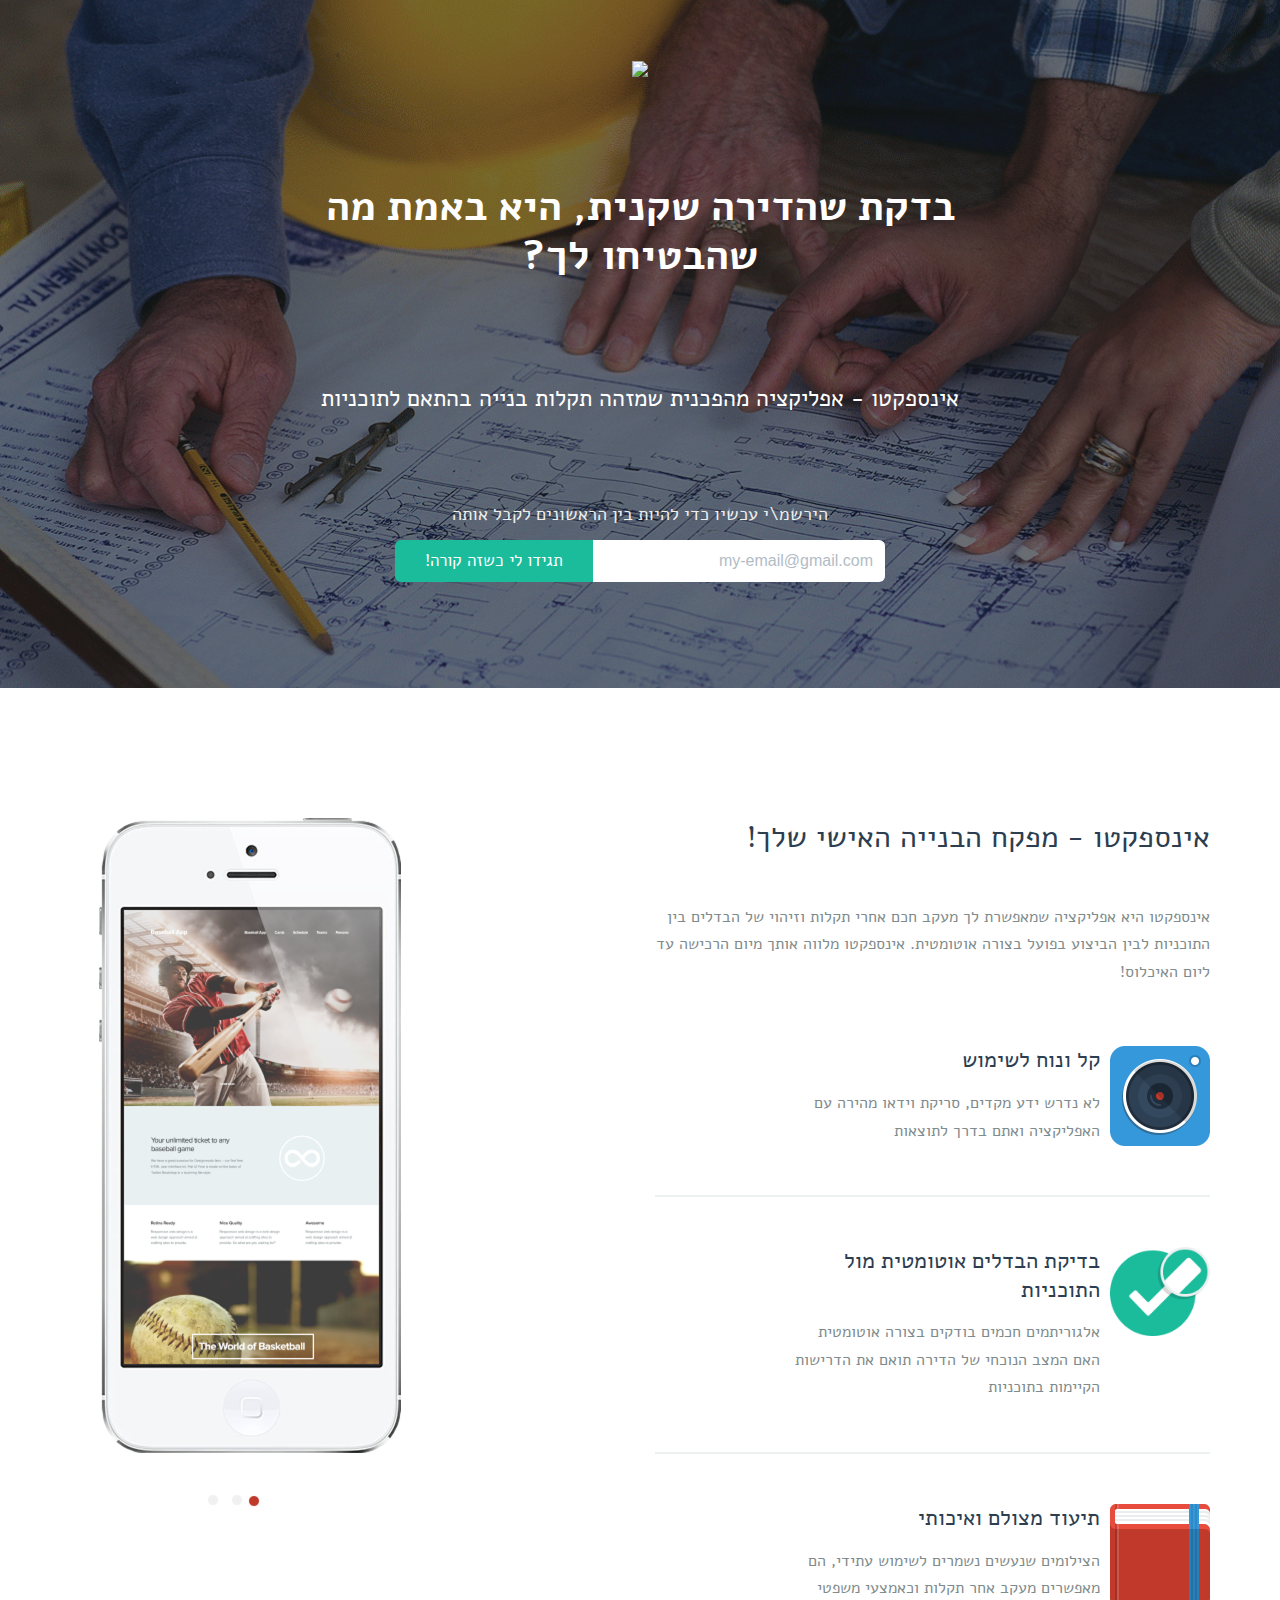
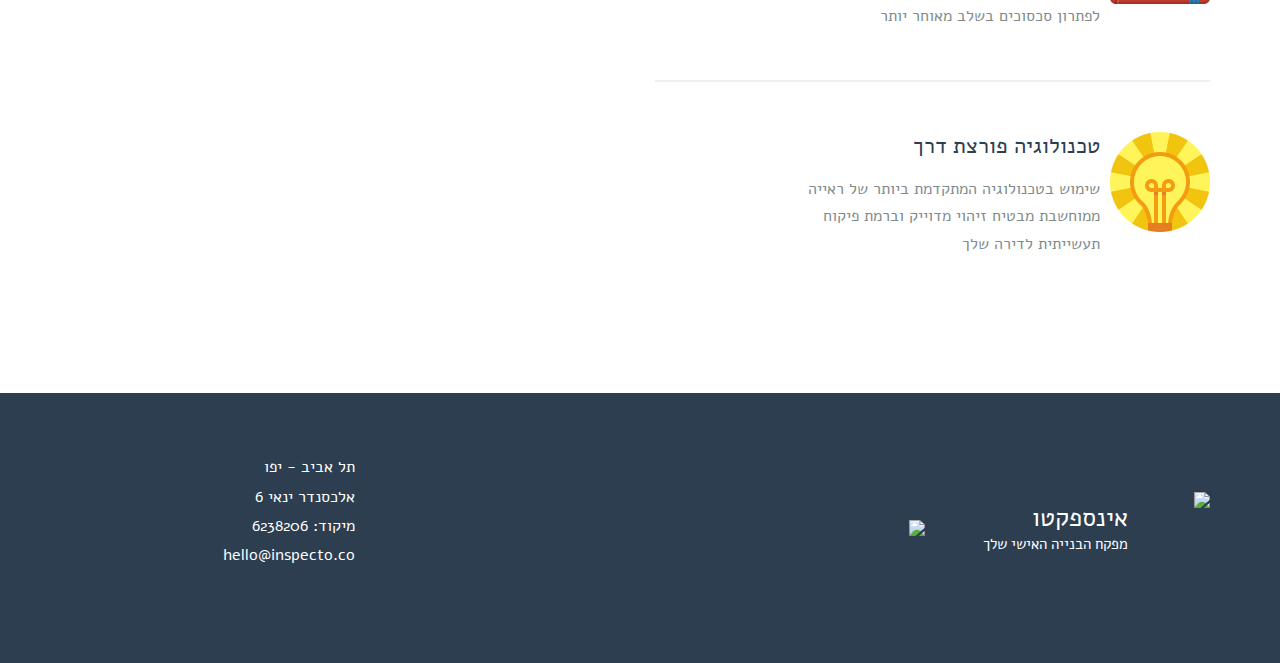
==== commit 87201c5d: "fixed soe grid issues" ====
--- a/index.html
+++ b/index.html
@@ -133,12 +133,12 @@
         <div class="row v-center">
           <div class="col-sm-3">
             <a class="brand" href="#">
-              <img src="images/Icon-72@2x.png" height="auto" width="72px" /> אינספקטו
-              <p>מפקח הבנייה האישי שלך</p>
+              <img src="images/Icon-72@2x.png" height="auto" width="72px"  style="float: right"/><div style="float: right; margin-top: 10px; padding-right: 10px;"> אינספקטו <p>מפקח הבנייה האישי שלך</p></div>
+              <!-- <p>מפקח הבנייה האישי שלך</p> -->
             </a>
           </div>
           <div class="col-sm-6">
-            <img src="images/coming-soon-appstore.png" height="auto" width="150px" />
+            <img src="images/coming-soon-appstore.png" height="auto" width="150px" style="display:flex;justify-content:center;align-items:center;" />
           </div>
           <div class="col-sm-3">
             <div class="address">
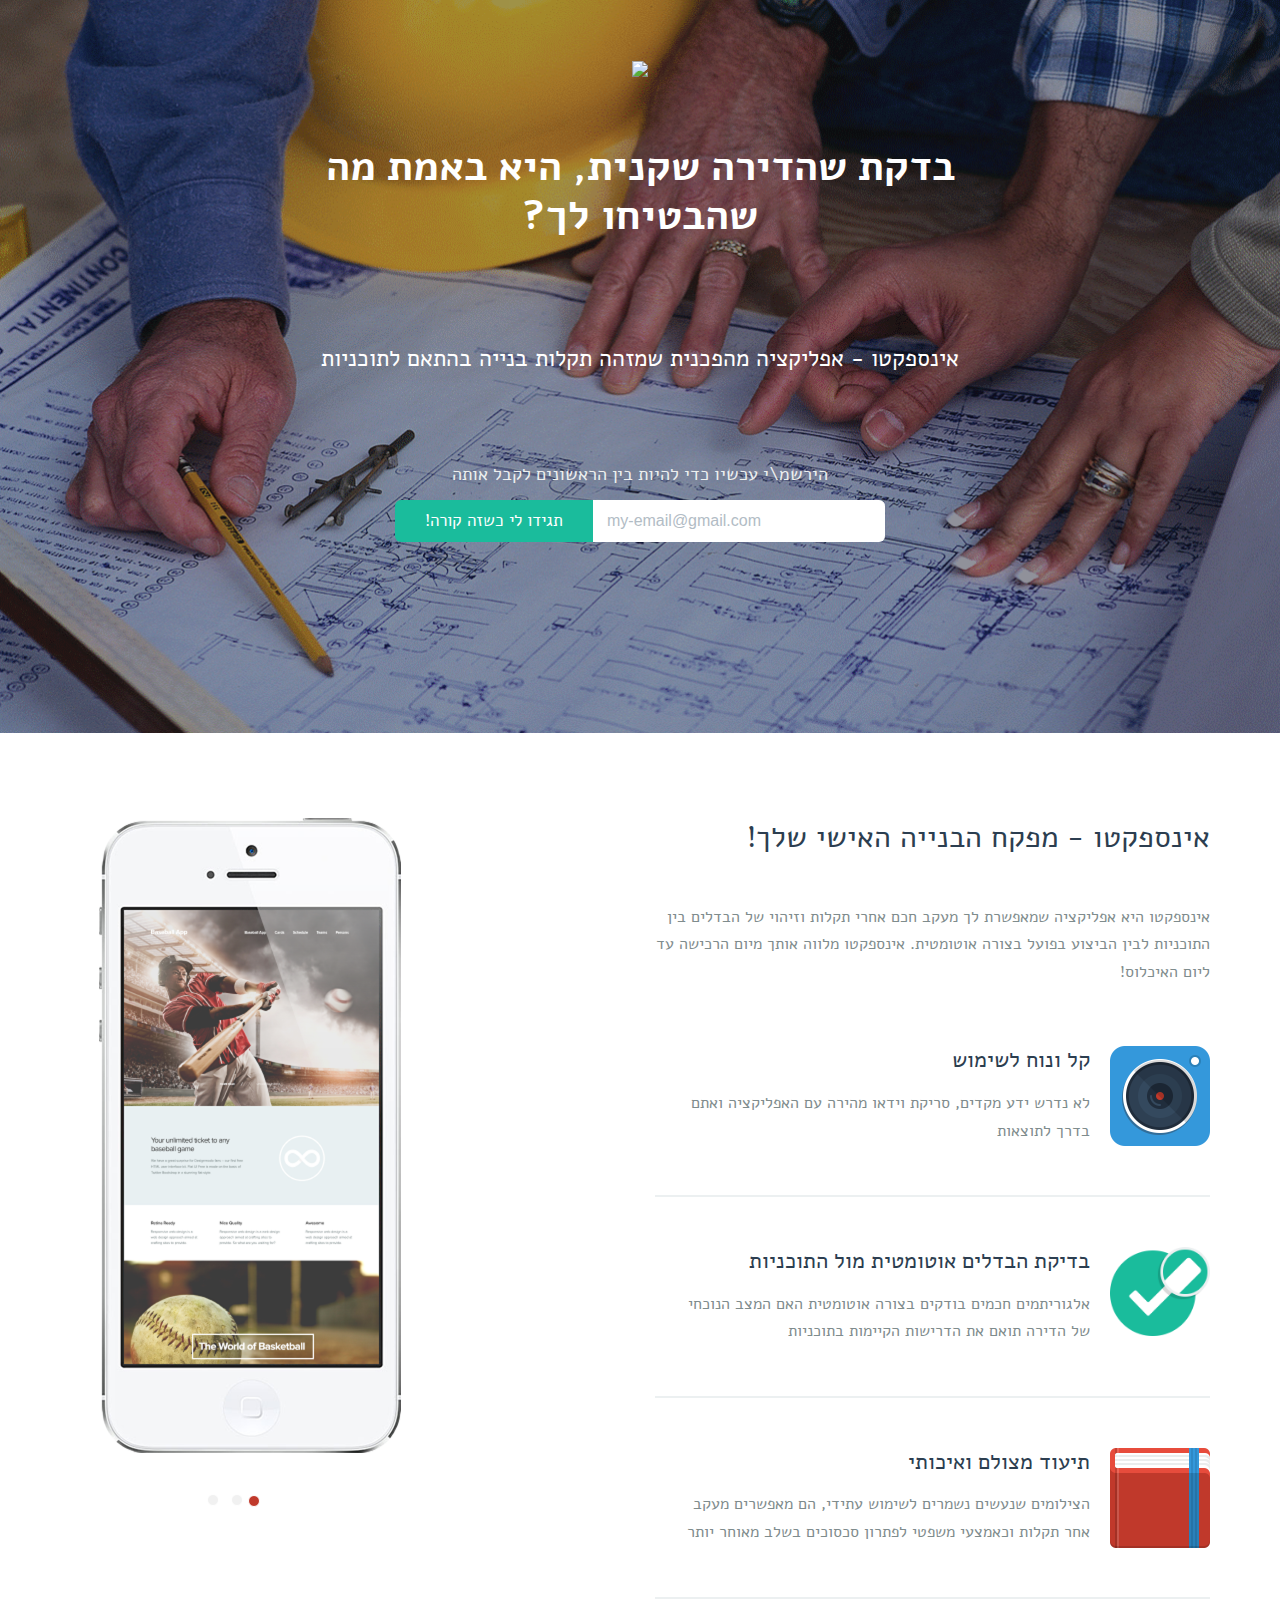
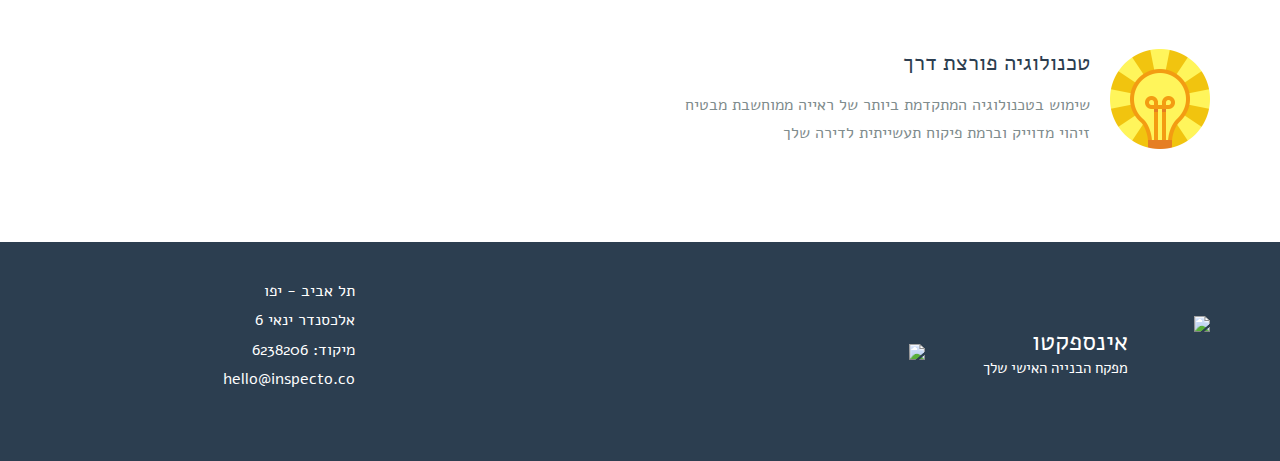
==== commit baeb103a: "added variant field" ====
--- a/index.html
+++ b/index.html
@@ -185,7 +185,7 @@
       $('form').on('submit', function(e) {
         e.preventDefault();
         var $email = $('#myForm').val();
-
+        var $variant = $('.var').attr('id');
         if (validateEmail($email)) {
           var now = moment().format('MMMM Do YYYY, h:mm:ss a');
           $.ajax({
@@ -193,10 +193,11 @@
             url: 'https://sheetsu.com/apis/462660b0',
             data: {
               timestamp: now,
-              email: $email
+              email: $email,
+              variant: $variant
             },
             success: function() {
-              $("#message").text("אליפות! נשתמע בקרוב.");
+              $("#message").text("אליפות! נשתמע בקרוב");
             },
             error: function() {
               $("#message").text("יוסטון יש לנו בעיה :|");
@@ -205,7 +206,7 @@
 
         } else {
           console.log("shit");;
-          $("#message").text("על מי אתה עובד?");
+          $("#message").text("נראה שהמייל לא תקין. אולי שוב?");
           return false;
         }
         return false;
--- a/assets/css/custom.css
+++ b/assets/css/custom.css
@@ -43,21 +43,21 @@
 }
 
 .content-10 .features p {
-  margin-right: 110px;
+  margin-right: 120px;
 }
 
 .content-10 .features h6 {
-  margin-right: 110px;
+  margin-right: 120px;
   font-family: Alef;
 }
 
 .header-14-sub .hero-unit {
-  margin-top: 80px;
+  margin-top: 40px;
   margin-bottom: 80px;
 }
 
 .header-14-sub .background {
-  opacity: 0.4;
+  opacity: 0.6;
 }
 
 .logo {
@@ -68,7 +68,48 @@
   font-family: Alef;
 }
 
-
 .header-14-sub {
   padding-top: 60px;
 }
+
+.content-10 .features .box {
+  padding-left: 30px;
+}
+
+input {
+    text-align: left;
+}}
+.header-14-sub .hero-unit > * {
+  text-align: center;
+}
+
+.footer-3 .col-sm-6 a {
+  vertical-align: text-top;
+  text-align: center;
+  color: blue;
+
+}
+
+.move-to-section-arrow-wrapper .move-to-section-arrow {
+  display: block;
+  background: url("../../images/arrow.png") no-repeat bottom center;
+  height: 30px;
+  width: 50px;
+  margin: 20px auto;
+  cursor: pointer;
+  /*margin-top: 10px;*/
+}
+
+#arrow-container {
+  margin-top: 15px;
+}
+
+.footer-3 {
+  padding-top: 40px;
+  padding-bottom: 40px;
+}
+
+.content-10 {
+  padding-top: 85px;
+  padding-bottom: 85px;
+}
